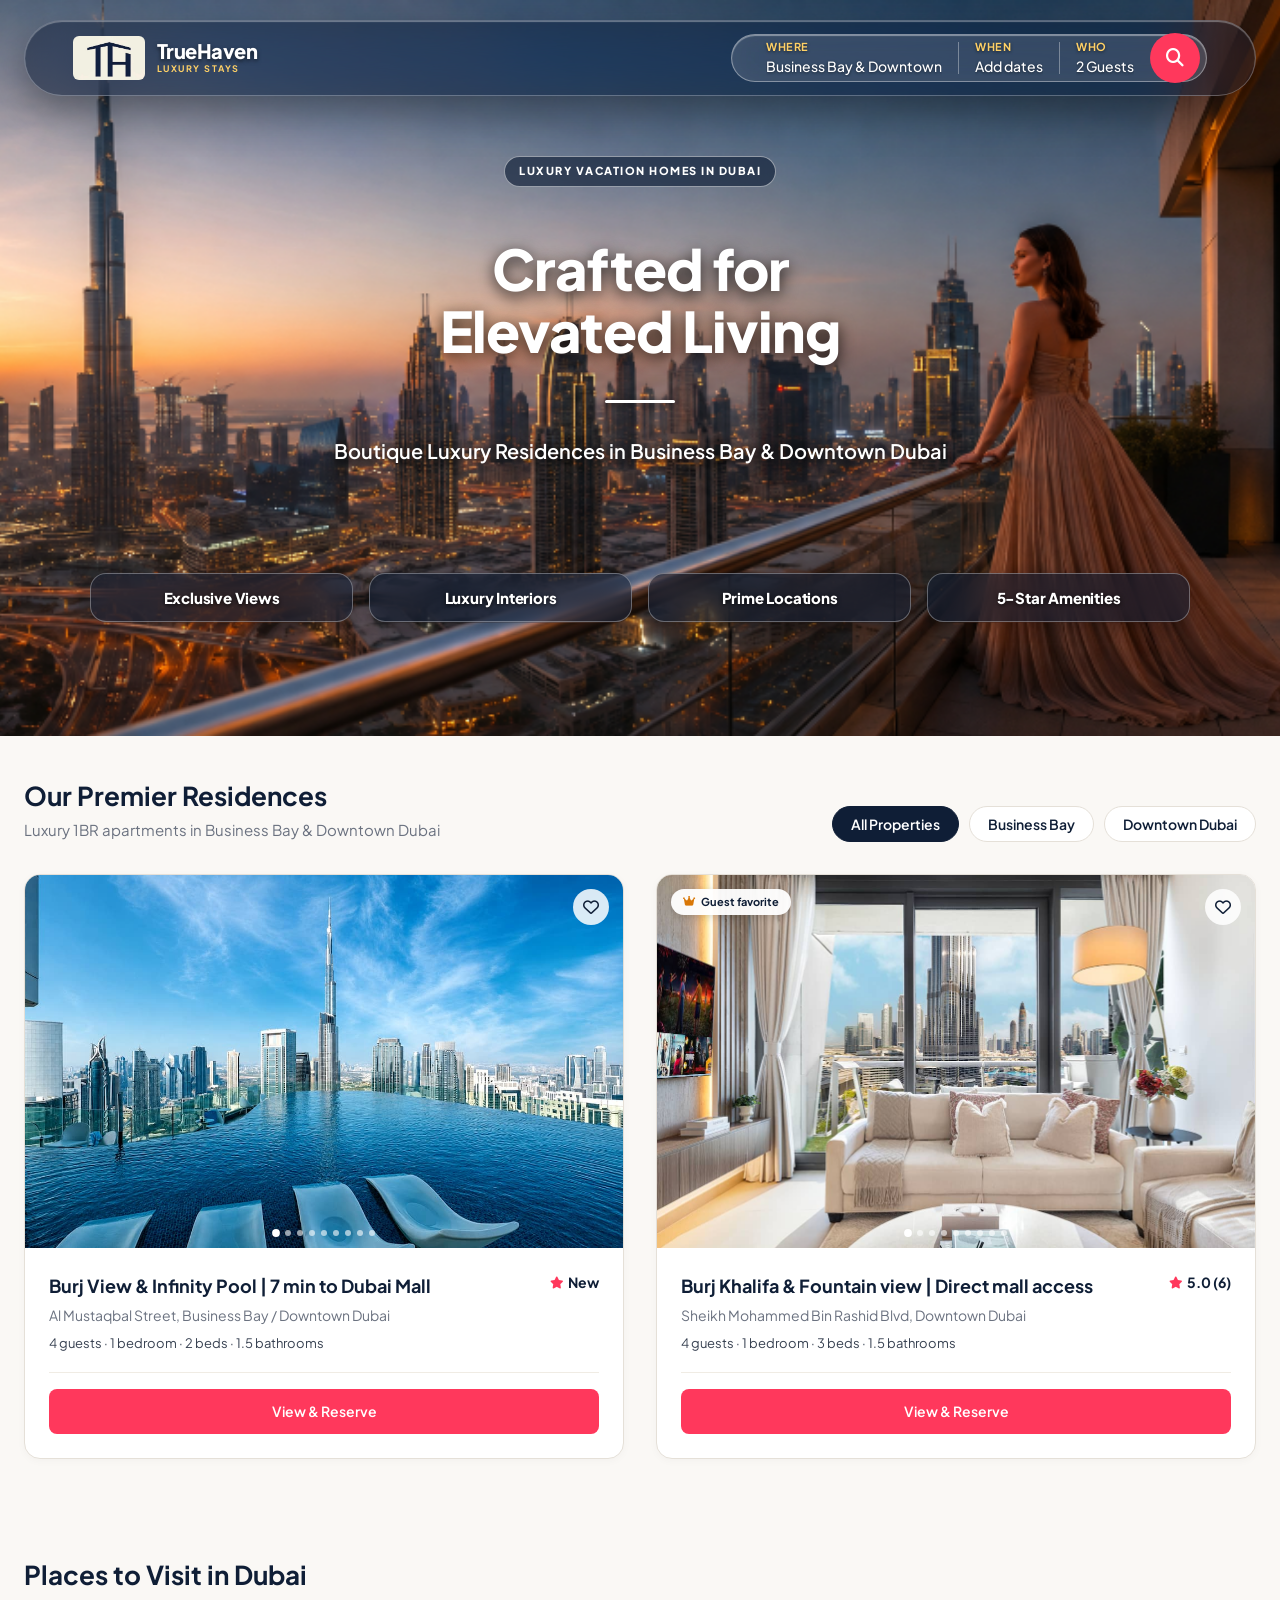
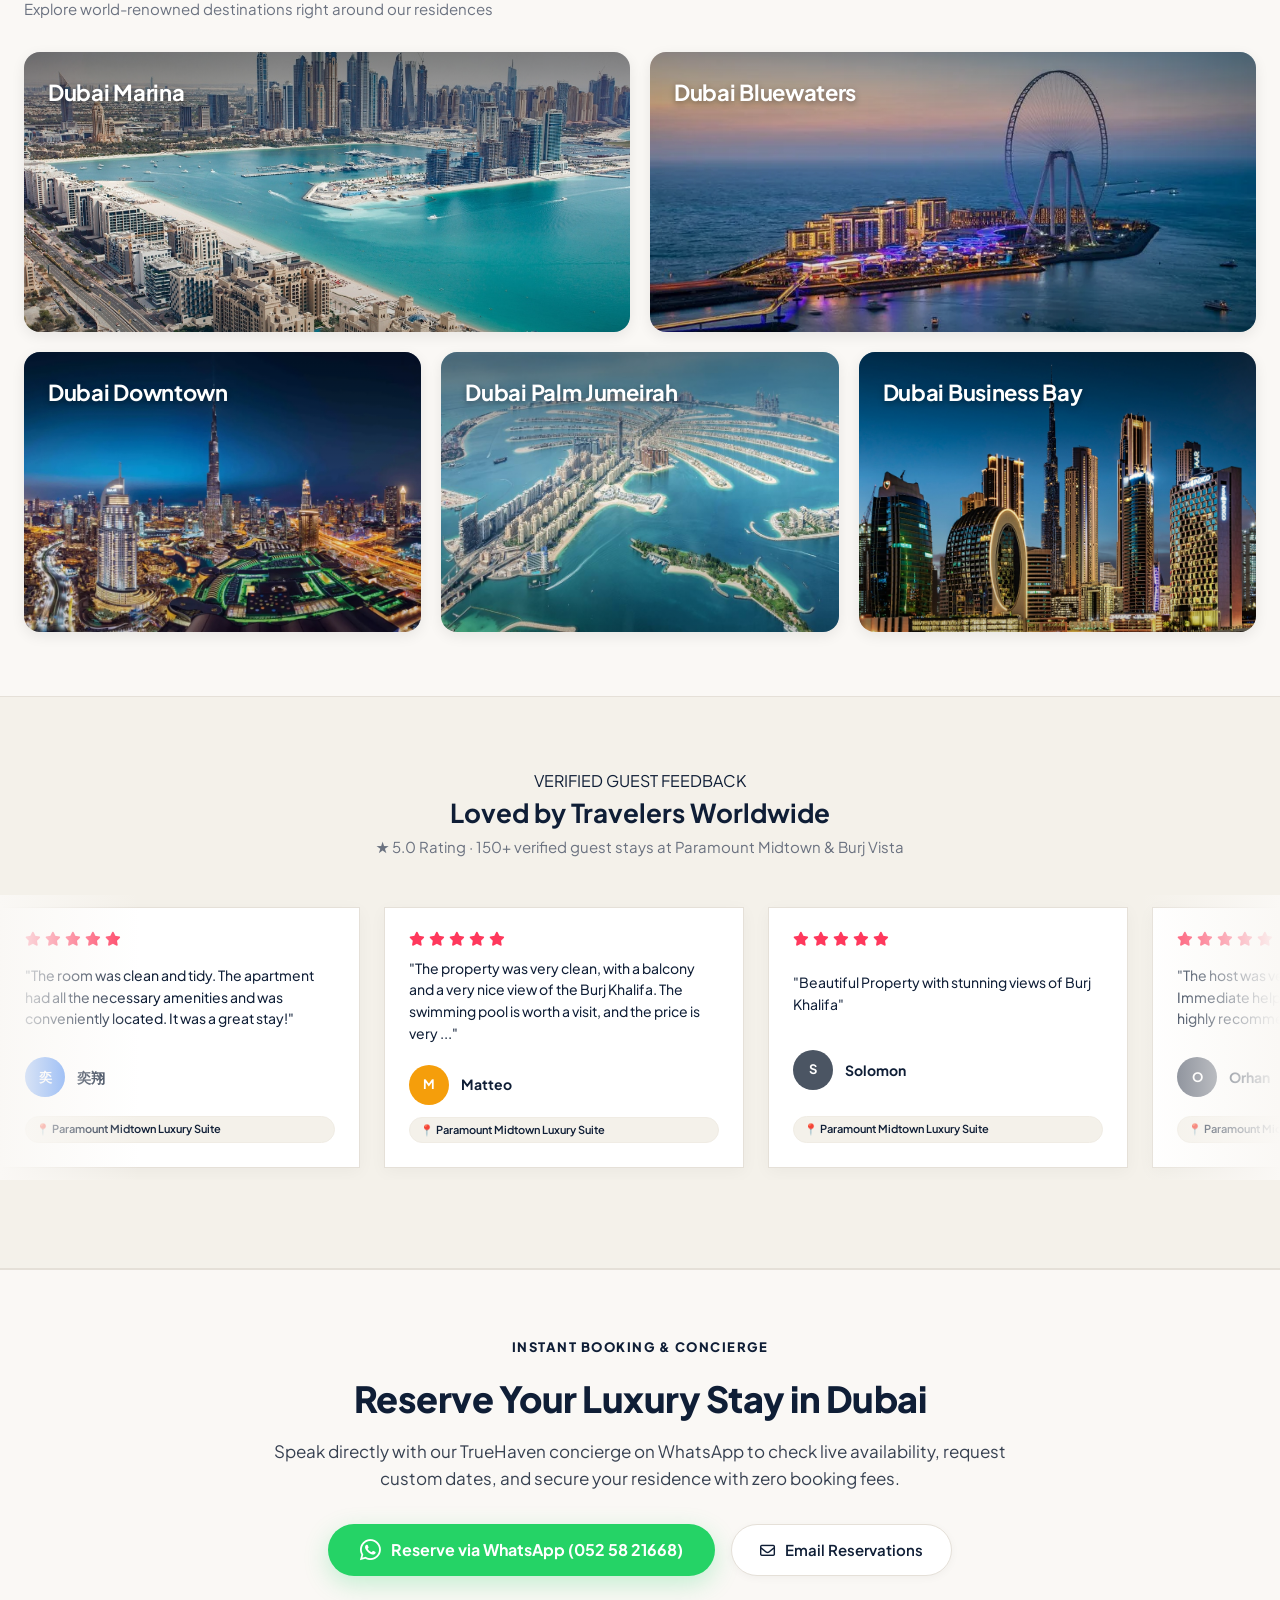
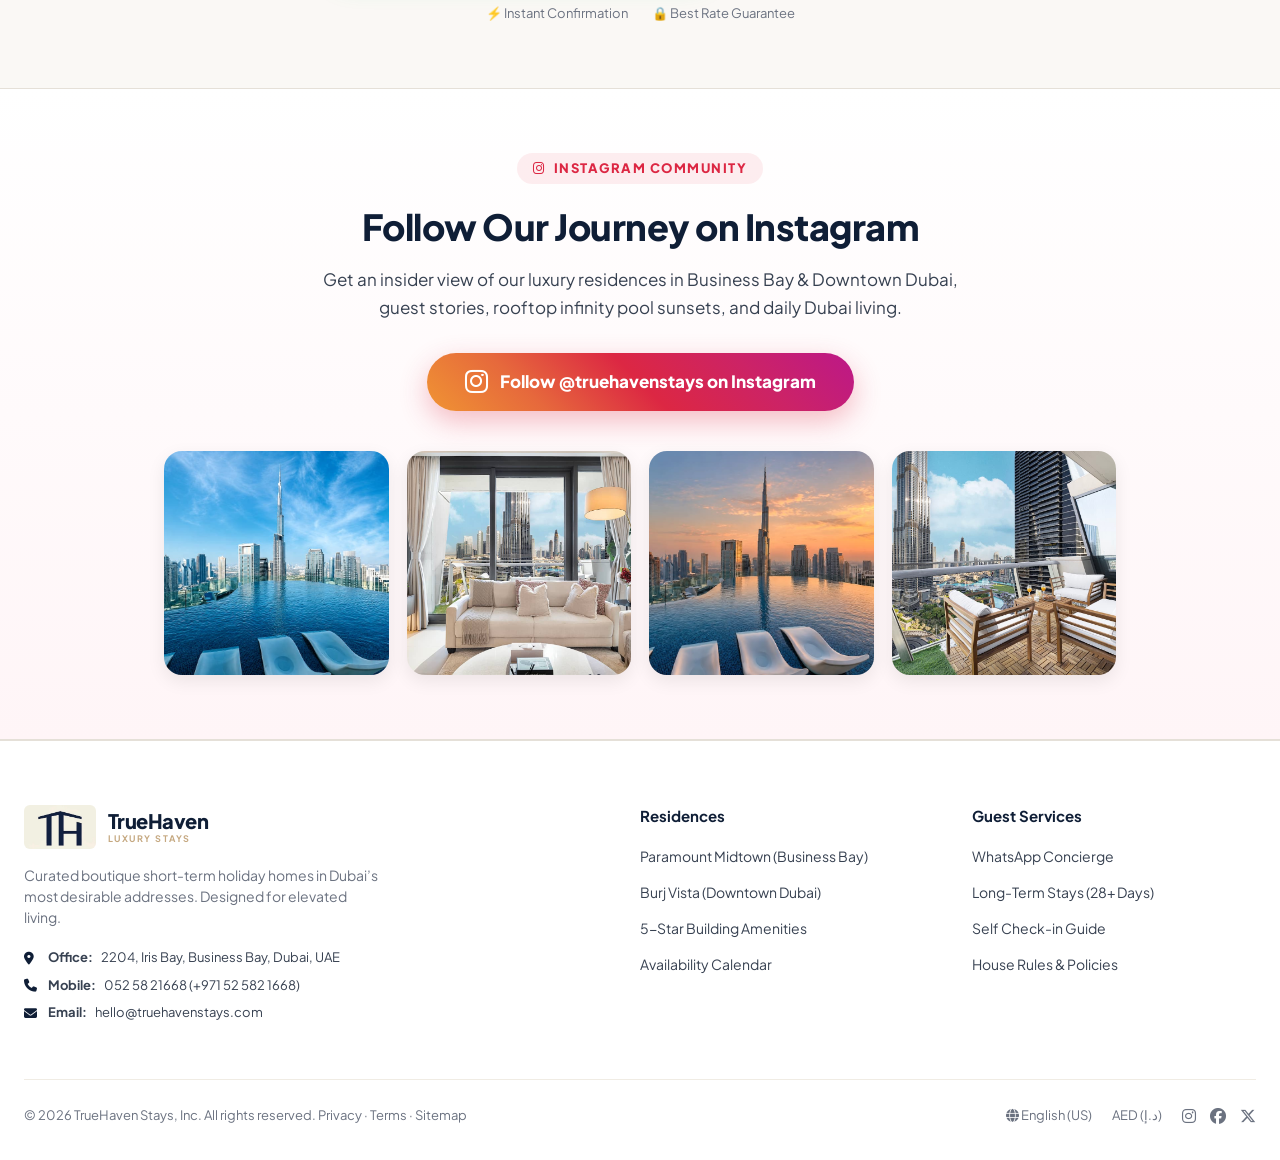
==== index.html @ 1a78c5ef "Remove prices from residence cards and make View & Reserve full-width button" ====
<!DOCTYPE html>
<html lang="en">
<head>
    <meta charset="UTF-8">
    <meta name="viewport" content="width=device-width, initial-scale=1.0">
    <title>TrueHaven Stays | Curated Luxury Airbnb Rentals in Dubai</title>
    <meta name="description" content="Book 5-star luxury 1BHK vacation rentals in Downtown Dubai & Business Bay. Featuring rooftop infinity pool at Paramount Midtown & direct Burj Khalifa views at Burj Vista.">
    
    <!-- Fonts: Plus Jakarta Sans & Inter for Airbnb Cereal aesthetic -->
    <link rel="preconnect" href="https://fonts.googleapis.com">
    <link rel="preconnect" href="https://fonts.gstatic.com" crossorigin>
    <link href="https://fonts.googleapis.com/css2?family=Plus+Jakarta+Sans:wght@400;500;600;700;800&family=Inter:wght@400;500;600;700&display=swap" rel="stylesheet">
    
    <!-- FontAwesome / Feather Icons -->
    <link rel="stylesheet" href="https://cdnjs.cloudflare.com/ajax/libs/font-awesome/6.4.0/css/all.min.css">
    
    <!-- Custom CSS Design System -->
    <link rel="stylesheet" href="styles.css">

    <!-- Favicon -->
    <link rel="icon" type="image/png" href="assets/favicon.png">
    <link rel="apple-touch-icon" href="assets/favicon.png">
</head>
<body>

    <!-- Main Homepage Wrapper -->
    <div id="mainPage">
    <div class="immersive-hero-wrapper">
        <!-- Single Background Panoramic Image (Zero Blur, 100% Crisp) -->
        <div class="immersive-bg" style="background-image: url('assets/hero_bg.jpg');"></div>

        <!-- Top Glassmorphism Navigation Header -->
        <header class="top-nav glass-nav">
            <div class="container nav-wrapper">
                <!-- Brand Logo -->
                <a href="#" class="brand-logo">
                    <img src="assets/logo.png" alt="TrueHaven Logo" class="logo-img">
                    <div class="brand-text">
                        <span class="brand-name">TrueHaven</span>
                        <span class="brand-sub">LUXURY STAYS</span>
                    </div>
                </a>

                <!-- Signature Glassmorphism Search Pill Bar -->
                <div class="search-bar-pill nav-search-pill glass-search-pill" style="position: relative;">
                    <div class="search-field-segment" id="searchWhereBtn">
                        <div class="segment-label">WHERE</div>
                        <div class="segment-value" id="whereValue">Business Bay & Downtown</div>
                    </div>
                    <div class="search-divider"></div>
                    <div class="search-field-segment" id="searchWhenBtn">
                        <div class="segment-label">WHEN</div>
                        <div class="segment-value" id="whenValue">Add dates</div>
                    </div>
                    <div class="search-divider"></div>
                    <div class="search-field-segment" id="searchWhoBtn">
                        <div class="segment-label">WHO</div>
                        <div class="segment-value" id="whoValue">2 Guests</div>
                    </div>
                    <button class="search-orb" id="searchSubmitBtn" title="Search Properties">
                        <i class="fa-solid fa-magnifying-glass"></i>
                    </button>

                    <!-- WHERE POPOVER MENU -->
                    <div class="search-popover" id="wherePopover" style="display: none;">
                        <div class="popover-title"><i class="fa-solid fa-location-dot"></i> Select Location</div>
                        <div class="popover-option active" onclick="selectNavLocation('all', 'Business Bay & Downtown')">
                            <i class="fa-solid fa-city"></i>
                            <div>
                                <strong>All Locations</strong>
                                <span>Business Bay & Downtown Dubai</span>
                            </div>
                        </div>
                        <div class="popover-option" onclick="selectNavLocation('business-bay', 'Business Bay (Paramount)')">
                            <i class="fa-solid fa-building"></i>
                            <div>
                                <strong>Business Bay</strong>
                                <span>Paramount Midtown Suite</span>
                            </div>
                        </div>
                        <div class="popover-option" onclick="selectNavLocation('downtown', 'Downtown Dubai (Burj Vista)')">
                            <i class="fa-solid fa-tower-observation"></i>
                            <div>
                                <strong>Downtown Dubai</strong>
                                <span>Burj Vista Executive</span>
                            </div>
                        </div>
                    </div>

                    <!-- WHEN POPOVER CALENDAR -->
                    <div class="search-popover calendar-popover" id="whenPopover" style="display: none;">
                        <div class="popover-title"><i class="fa-regular fa-calendar-days"></i> Select Dates</div>
                        <div class="calendar-inputs">
                            <div class="cal-field">
                                <label>CHECK-IN</label>
                                <input type="date" id="navCheckInInput" onchange="updateNavDates()">
                            </div>
                            <div class="cal-field">
                                <label>CHECKOUT</label>
                                <input type="date" id="navCheckOutInput" onchange="updateNavDates()">
                            </div>
                        </div>
                        <div class="cal-footer">
                            <span id="navNightsCalc" style="font-size: 13px; font-weight: 600; color: #0F1E36;">3 nights selected</span>
                            <button class="button-primary" onclick="applyNavDates()" style="padding: 6px 14px; font-size: 12px; border-radius: 8px;">Apply Dates</button>
                        </div>
                    </div>

                    <!-- WHO POPOVER GUEST SELECTOR -->
                    <div class="search-popover" id="whoPopover" style="display: none;">
                        <div class="popover-title"><i class="fa-solid fa-users"></i> Select Guests</div>
                        <div class="guest-stepper-row">
                            <div>
                                <strong>Guests</strong>
                                <span>Up to 4 guests max</span>
                            </div>
                            <div class="stepper-controls">
                                <button type="button" class="stepper-btn" onclick="changeNavGuests(-1)">-</button>
                                <span id="navGuestCount" style="font-weight: 800; font-size: 15px; width: 24px; text-align: center; color: #0F1E36;">2</span>
                                <button type="button" class="stepper-btn" onclick="changeNavGuests(1)">+</button>
                            </div>
                        </div>
                        <button class="button-primary" onclick="applyNavGuests()" style="width: 100%; margin-top: 14px; padding: 8px; font-size: 13px; border-radius: 8px;">Confirm Guests</button>
                    </div>
                </div>

                <!-- Hamburger Menu Button (Mobile View Only) -->
                <button class="mobile-hamburger-btn" id="openMobileDrawerBtn" title="Open Navigation Menu">
                    <i class="fa-solid fa-bars"></i>
                </button>
            </div>
        </header>

        <!-- Mobile Glassmorphism Navigation & Search Drawer Overlay -->
        <div class="mobile-drawer-overlay" id="mobileDrawer" style="display: none;">
            <div class="mobile-drawer-card">
                <div class="drawer-header-row">
                    <a href="#" class="brand-logo" onclick="closeMobileDrawer(); return false;">
                        <img src="assets/logo.png" alt="TrueHaven Logo" class="logo-img" style="height: 34px;">
                        <div class="brand-text">
                            <span class="brand-name" style="font-size: 16px;">TrueHaven</span>
                            <span class="brand-sub" style="font-size: 9px; color: #FFD166;">LUXURY STAYS</span>
                        </div>
                    </a>
                    <button class="drawer-close-btn" id="closeMobileDrawerBtn">&times;</button>
                </div>

                <!-- Embedded WHERE / WHEN / WHO Search Box for Mobile -->
                <div class="mobile-search-box">
                    <div class="m-box-title"><i class="fa-solid fa-magnifying-glass"></i> Find Your Residence</div>
                    
                    <div class="m-search-row" id="mSearchWhereBtn">
                        <div class="m-label">WHERE</div>
                        <div class="m-val" id="mWhereVal">Business Bay & Downtown</div>
                    </div>

                    <div class="m-search-row" id="mSearchWhenBtn">
                        <div class="m-label">WHEN</div>
                        <div class="m-val" id="mWhenVal">Add dates</div>
                    </div>

                    <div class="m-search-row" id="mSearchWhoBtn">
                        <div class="m-label">WHO</div>
                        <div class="m-val" id="mWhoVal">2 Guests</div>
                    </div>

                    <button class="button-primary m-search-submit" id="mSearchSubmitBtn">
                        <i class="fa-solid fa-magnifying-glass"></i> Search Available Residences
                    </button>
                </div>

                <!-- Quick Navigation Links / Page References -->
                <div class="drawer-links-group">
                    <div class="drawer-cat-title">EXPLORE PAGES</div>
                    <a href="#properties" class="drawer-link-item" onclick="closeMobileDrawer()"><i class="fa-solid fa-building"></i> Premier Residences</a>
                    <a href="#places" class="drawer-link-item" onclick="closeMobileDrawer()"><i class="fa-solid fa-map-location-dot"></i> Places to Visit in Dubai</a>
                    <a href="#reviews" class="drawer-link-item" onclick="closeMobileDrawer()"><i class="fa-solid fa-star"></i> Verified Guest Reviews</a>
                    <a href="#" onclick="openAmenitiesModalDirect(); closeMobileDrawer(); return false;" class="drawer-link-item"><i class="fa-solid fa-water-ladder"></i> 5-Star Building Amenities</a>
                    
                    <div class="drawer-cat-title" style="margin-top: 24px;">DIRECT CONTACT & CONCIERGE</div>
                    <a href="https://wa.me/971525821668" target="_blank" class="drawer-link-item wa-highlight"><i class="fa-brands fa-whatsapp"></i> Reserve via WhatsApp (052 58 21668)</a>
                    <a href="https://www.instagram.com/truehavenstays/?hl=en" target="_blank" class="drawer-link-item ig-highlight" style="background: linear-gradient(45deg, #f09433 0%, #e6683c 25%, #dc2743 50%, #cc2366 75%, #bc1888 100%); color: #FFFFFF; font-weight: 700; border-radius: 12px; margin-top: 10px; display: flex; align-items: center; gap: 10px; padding: 12px 16px; text-decoration: none;"><i class="fa-brands fa-instagram" style="font-size: 20px;"></i> Follow us on Instagram (@truehavenstays)</a>
                    <a href="mailto:hello@truehavenstays.com" class="drawer-link-item"><i class="fa-regular fa-envelope"></i> Email Reservations</a>
                </div>
            </div>
        </div>

        <!-- Hero Banner Content (Direct Text on Image) -->
        <section class="hero-banner-section">
            <div class="container hero-banner-container">
                <!-- Center Main Hero Headline -->
                <div class="hero-banner-content centered">
                    <span class="hero-badge">LUXURY VACATION HOMES IN DUBAI</span>
                    <h1 class="hero-headline">Crafted for<br><span class="highlight-text">Elevated Living</span></h1>
                    <div class="gold-accent-line"></div>
                    <p class="hero-sub">Boutique Luxury Residences in Business Bay & Downtown Dubai</p>

                    <!-- 4 Bullet Feature Points in a Single Horizontal Row (Left to Right) -->
                    <div class="hero-bullets-row">
                        <div class="hero-bullet-pill">
                            <strong>Exclusive Views</strong>
                        </div>
                        <div class="hero-bullet-pill">
                            <strong>Luxury Interiors</strong>
                        </div>
                        <div class="hero-bullet-pill">
                            <strong>Prime Locations</strong>
                        </div>
                        <div class="hero-bullet-pill">
                            <strong>5-Star Amenities</strong>
                        </div>
                    </div>
                </div>
            </div>
        </section>
    </div>

    <!-- Featured Properties Grid -->
    <section class="properties-section" id="properties">
        <div class="container">
            <div class="section-title-row">
                <div>
                    <h2 class="section-headline">Our Premier Residences</h2>
                    <p class="section-sub">Luxury 1BR apartments in Business Bay & Downtown Dubai</p>
                </div>
                <div class="filter-pills">
                    <button class="filter-pill active" data-filter="all">All Properties</button>
                    <button class="filter-pill" data-filter="business-bay">Business Bay</button>
                    <button class="filter-pill" data-filter="downtown">Downtown Dubai</button>
                </div>
            </div>

            <div class="properties-grid">

                <!-- Property 1: Paramount Midtown -->
                <article class="property-card" data-location="business-bay" data-id="paramount">
                    <div class="property-card-photo" onclick="openPropertyDetail('paramount')" style="cursor: pointer;">
                        <!-- Wishlist Heart Button -->
                        <button class="heart-btn" title="Save to Wishlist" onclick="event.stopPropagation();">
                            <i class="fa-regular fa-heart"></i>
                        </button>

                        <!-- Photo Carousel -->
                        <div class="carousel-container">
                            <div class="carousel-track" id="paramountTrack">
                                <img src="assets/paramount/paramount_seq_1.png" alt="Burj View & Infinity Pool | 7 min to Dubai Mall" class="carousel-img">
                                <img src="assets/paramount/paramount_seq_2.png" alt="Burj View & Infinity Pool | 7 min to Dubai Mall" class="carousel-img">
                                <img src="assets/paramount/paramount_seq_3.jpeg" alt="Burj View & Infinity Pool | 7 min to Dubai Mall" class="carousel-img">
                                <img src="assets/paramount/paramount_seq_4.jpeg" alt="Burj View & Infinity Pool | 7 min to Dubai Mall" class="carousel-img">
                                <img src="assets/paramount/paramount_seq_5.png" alt="Burj View & Infinity Pool | 7 min to Dubai Mall" class="carousel-img">
                                <img src="assets/paramount/paramount_seq_6.png" alt="Burj View & Infinity Pool | 7 min to Dubai Mall" class="carousel-img">
                                <img src="assets/paramount/paramount_seq_7.png" alt="Burj View & Infinity Pool | 7 min to Dubai Mall" class="carousel-img">
                                <img src="assets/paramount/paramount_seq_8.png" alt="Burj View & Infinity Pool | 7 min to Dubai Mall" class="carousel-img">
                                <img src="assets/paramount/paramount_seq_9.png" alt="Burj View & Infinity Pool | 7 min to Dubai Mall" class="carousel-img">
                            </div>
                            <button class="carousel-arrow prev" onclick="event.stopPropagation(); moveCarousel('paramountTrack', -1)"><i class="fa-solid fa-chevron-left"></i></button>
                            <button class="carousel-arrow next" onclick="event.stopPropagation(); moveCarousel('paramountTrack', 1)"><i class="fa-solid fa-chevron-right"></i></button>
                            <div class="carousel-dots" id="paramountDots">
                                <span class="dot active"></span>
                                <span class="dot"></span>
                                <span class="dot"></span>
                                <span class="dot"></span>
                                <span class="dot"></span>
                                <span class="dot"></span>
                                <span class="dot"></span>
                                <span class="dot"></span>
                                <span class="dot"></span>
                            </div>
                        </div>
                    </div>

                    <a href="#paramount" class="property-card-meta" onclick="openPropertyDetail('paramount'); return false;" style="cursor: pointer; text-decoration: none; color: inherit; display: flex; flex-direction: column; flex: 1;">
                        <div class="meta-title-row">
                            <h3 class="meta-title">Burj View & Infinity Pool | 7 min to Dubai Mall</h3>
                            <div class="meta-rating">
                                <i class="fa-solid fa-star" style="color: #FF385C;"></i> New
                            </div>
                        </div>
                        <p class="meta-location">Al Mustaqbal Street, Business Bay / Downtown Dubai</p>
                        <p class="meta-specs">4 guests · 1 bedroom · 2 beds · 1.5 bathrooms</p>
                        <div class="meta-price-row">
                            <span class="button-primary">View & Reserve</span>
                        </div>
                    </a>
                </article>

                <!-- Property 2: Burj Vista -->
                <article class="property-card" data-location="downtown" data-id="burj-vista">
                    <div class="property-card-photo" onclick="openPropertyDetail('burj-vista')" style="cursor: pointer;">
                        <!-- Guest Favorite Badge -->
                        <div class="guest-favorite-badge">
                            <i class="fa-solid fa-crown"></i> Guest favorite
                        </div>
                        
                        <!-- Wishlist Heart Button -->
                        <button class="heart-btn" title="Save to Wishlist" onclick="event.stopPropagation();">
                            <i class="fa-regular fa-heart"></i>
                        </button>

                        <!-- Photo Carousel -->
                        <div class="carousel-container">
                            <div class="carousel-track" id="burjTrack">
                                <img src="assets/burj_vista/burj_seq_1.jpg" alt="Burj Khalifa & Fountain view | Direct mall access" class="carousel-img">
                                <img src="assets/burj_vista/burj_seq_2.jpg" alt="Burj Khalifa & Fountain view | Direct mall access" class="carousel-img">
                                <img src="assets/burj_vista/burj_seq_3.jpg" alt="Burj Khalifa & Fountain view | Direct mall access" class="carousel-img">
                                <img src="assets/burj_vista/burj_seq_4.jpg" alt="Burj Khalifa & Fountain view | Direct mall access" class="carousel-img">
                                <img src="assets/burj_vista/burj_seq_5.jpg" alt="Burj Khalifa & Fountain view | Direct mall access" class="carousel-img">
                                <img src="assets/burj_vista/burj_seq_6.jpg" alt="Burj Khalifa & Fountain view | Direct mall access" class="carousel-img">
                                <img src="assets/burj_vista/burj_seq_7.jpg" alt="Burj Khalifa & Fountain view | Direct mall access" class="carousel-img">
                                <img src="assets/burj_vista/burj_seq_8.jpg" alt="Burj Khalifa & Fountain view | Direct mall access" class="carousel-img">
                                <img src="assets/burj_vista/burj_seq_9.jpg" alt="Burj Khalifa & Fountain view | Direct mall access" class="carousel-img">
                            </div>
                            <button class="carousel-arrow prev" onclick="event.stopPropagation(); moveCarousel('burjTrack', -1)"><i class="fa-solid fa-chevron-left"></i></button>
                            <button class="carousel-arrow next" onclick="event.stopPropagation(); moveCarousel('burjTrack', 1)"><i class="fa-solid fa-chevron-right"></i></button>
                            <div class="carousel-dots" id="burjDots">
                                <span class="dot active"></span>
                                <span class="dot"></span>
                                <span class="dot"></span>
                                <span class="dot"></span>
                                <span class="dot"></span>
                                <span class="dot"></span>
                                <span class="dot"></span>
                                <span class="dot"></span>
                                <span class="dot"></span>
                            </div>
                        </div>
                    </div>

                    <a href="#burj-vista" class="property-card-meta" onclick="openPropertyDetail('burj-vista'); return false;" style="cursor: pointer; text-decoration: none; color: inherit; display: flex; flex-direction: column; flex: 1;">
                        <div class="meta-title-row">
                            <h3 class="meta-title">Burj Khalifa & Fountain view | Direct mall access</h3>
                            <div class="meta-rating">
                                <i class="fa-solid fa-star" style="color: #FF385C;"></i> 5.0 (6)
                            </div>
                        </div>
                        <p class="meta-location">Sheikh Mohammed Bin Rashid Blvd, Downtown Dubai</p>
                        <p class="meta-specs">4 guests · 1 bedroom · 3 beds · 1.5 bathrooms</p>
                        <div class="meta-price-row">
                            <span class="button-primary">View & Reserve</span>
                        </div>
                    </a>
                </article>

            </div>
        </div>
    </section>

    <!-- Places to Visit in Dubai Section -->
    <section class="places-section">
        <div class="container">
            <div class="section-title-row">
                <div>
                    <h2 class="section-headline">Places to Visit in Dubai</h2>
                    <p class="section-sub">Explore world-renowned destinations right around our residences</p>
                </div>
            </div>

            <div class="places-grid-container">
                <!-- Top Row: 2 Cards -->
                <div class="places-grid-top">
                    <div class="place-card">
                        <img src="assets/place_marina.jpg" alt="Dubai Marina">
                        <div class="place-card-overlay">
                            <span class="place-title">Dubai Marina</span>
                        </div>
                    </div>
                    <div class="place-card">
                        <img src="assets/place_bluewaters.png" alt="Dubai Bluewaters">
                        <div class="place-card-overlay">
                            <span class="place-title">Dubai Bluewaters</span>
                        </div>
                    </div>
                </div>

                <!-- Bottom Row: 3 Cards -->
                <div class="places-grid-bottom">
                    <div class="place-card">
                        <img src="assets/place_downtown.jpg" alt="Dubai Downtown">
                        <div class="place-card-overlay">
                            <span class="place-title">Dubai Downtown</span>
                        </div>
                    </div>
                    <div class="place-card">
                        <img src="assets/place_palm.jpg" alt="Dubai Palm Jumeirah">
                        <div class="place-card-overlay">
                            <span class="place-title">Dubai Palm Jumeirah</span>
                        </div>
                    </div>
                    <div class="place-card">
                        <img src="assets/place_business_bay.jpg" alt="Dubai Business Bay">
                        <div class="place-card-overlay">
                            <span class="place-title">Dubai Business Bay</span>
                        </div>
                    </div>
                </div>
            </div>
        </div>
    </section>

    <!-- World Guest Reviews Ticker Section (Right-to-Left Infinite Sliding) -->
    <section class="reviews-marquee-section" id="reviews">
        <div class="container" style="margin-bottom: 36px;">
            <div class="section-title-row" style="justify-content: center; text-align: center;">
                <div>
                    <span class="badge-pill">VERIFIED GUEST FEEDBACK</span>
                    <h2 class="section-headline">Loved by Travelers Worldwide</h2>
                    <p class="section-sub">★ 5.0 Rating · 150+ verified guest stays at Paramount Midtown & Burj Vista</p>
                </div>
            </div>
        </div>

        <!-- Marquee Track Container -->
        <div class="marquee-container">
            <div class="marquee-track">

                <!-- REVIEW CARD 1 -->
                <div class="review-card">
                    <div class="card-stars"><i class="fa-solid fa-star"></i><i class="fa-solid fa-star"></i><i class="fa-solid fa-star"></i><i class="fa-solid fa-star"></i><i class="fa-solid fa-star"></i></div>
                    <p class="review-quote">"The room was clean and tidy. The apartment had all the necessary amenities and was conveniently located. It was a great stay!"</p>
                    <div class="review-author">
                        <div class="author-avatar" style="background: #3B82F6;">奕</div>
                        <div>
                            <div class="author-name">奕翔</div>
                        </div>
                    </div>
                    <div class="property-tag">📍 Paramount Midtown Luxury Suite</div>
                </div>
                <!-- REVIEW CARD 2 -->
                <div class="review-card">
                    <div class="card-stars"><i class="fa-solid fa-star"></i><i class="fa-solid fa-star"></i><i class="fa-solid fa-star"></i><i class="fa-solid fa-star"></i><i class="fa-solid fa-star"></i></div>
                    <p class="review-quote">"The property was very clean, with a balcony and a very nice view of the Burj Khalifa. The swimming pool is worth a visit, and the price is very ..."</p>
                    <div class="review-author">
                        <div class="author-avatar" style="background: #F59E0B;">M</div>
                        <div>
                            <div class="author-name">Matteo</div>
                        </div>
                    </div>
                    <div class="property-tag">📍 Paramount Midtown Luxury Suite</div>
                </div>
                <!-- REVIEW CARD 3 -->
                <div class="review-card">
                    <div class="card-stars"><i class="fa-solid fa-star"></i><i class="fa-solid fa-star"></i><i class="fa-solid fa-star"></i><i class="fa-solid fa-star"></i><i class="fa-solid fa-star"></i></div>
                    <p class="review-quote">"Beautiful Property with stunning views of Burj Khalifa"</p>
                    <div class="review-author">
                        <div class="author-avatar" style="background: #4B5563;">S</div>
                        <div>
                            <div class="author-name">Solomon</div>
                        </div>
                    </div>
                    <div class="property-tag">📍 Paramount Midtown Luxury Suite</div>
                </div>
                <!-- REVIEW CARD 4 -->
                <div class="review-card">
                    <div class="card-stars"><i class="fa-solid fa-star"></i><i class="fa-solid fa-star"></i><i class="fa-solid fa-star"></i><i class="fa-solid fa-star"></i><i class="fa-solid fa-star"></i></div>
                    <p class="review-quote">"The host was very friendly and helpful. Immediate help in a few minutes. The flat is highly recommended. Nothing is missing...."</p>
                    <div class="review-author">
                        <div class="author-avatar" style="background: #6B7280;">O</div>
                        <div>
                            <div class="author-name">Orhan</div>
                        </div>
                    </div>
                    <div class="property-tag">📍 Paramount Midtown Luxury Suite</div>
                </div>
                <!-- REVIEW CARD 5 -->
                <div class="review-card">
                    <div class="card-stars"><i class="fa-solid fa-star"></i><i class="fa-solid fa-star"></i><i class="fa-solid fa-star"></i><i class="fa-solid fa-star"></i><i class="fa-solid fa-star"></i></div>
                    <p class="review-quote">"The flat is spectacular. Very nice, tidy and with stunning views. The terrace is fantastic, and the building and its facilities, such as the swimming pool and the gym, are very good. Being ..."</p>
                    <div class="review-author">
                        <div class="author-avatar" style="background: #F97316;">SS</div>
                        <div>
                            <div class="author-name">Stefan Sebastian</div>
                        </div>
                    </div>
                    <div class="property-tag">📍 Burj Vista Executive Residence</div>
                </div>
                <!-- REVIEW CARD 6 -->
                <div class="review-card">
                    <div class="card-stars"><i class="fa-solid fa-star"></i><i class="fa-solid fa-star"></i><i class="fa-solid fa-star"></i><i class="fa-solid fa-star"></i><i class="fa-solid fa-star"></i></div>
                    <p class="review-quote">"It's amazing and i love to come again 😍"</p>
                    <div class="review-author">
                        <div class="author-avatar" style="background: #EC4899;">S</div>
                        <div>
                            <div class="author-name">Shivani</div>
                        </div>
                    </div>
                    <div class="property-tag">📍 Burj Vista Executive Residence</div>
                </div>
                <!-- REVIEW CARD 7 -->
                <div class="review-card">
                    <div class="card-stars"><i class="fa-solid fa-star"></i><i class="fa-solid fa-star"></i><i class="fa-solid fa-star"></i><i class="fa-solid fa-star"></i><i class="fa-solid fa-star"></i></div>
                    <p class="review-quote">"Very kind host, can make things happen just like that!"</p>
                    <div class="review-author">
                        <div class="author-avatar" style="background: #EF4444;">P</div>
                        <div>
                            <div class="author-name">Pedram</div>
                            <div class="author-location">Amsterdam, Netherlands</div>
                        </div>
                    </div>
                    <div class="property-tag">📍 Burj Vista Executive Residence</div>
                </div>
                <!-- REVIEW CARD 8 -->
                <div class="review-card">
                    <div class="card-stars"><i class="fa-solid fa-star"></i><i class="fa-solid fa-star"></i><i class="fa-solid fa-star"></i><i class="fa-solid fa-star"></i><i class="fa-solid fa-star"></i></div>
                    <p class="review-quote">"Was a very good location in the heart of downtown Dubai, a view literally in front of Burj Khalifa. Super clean, modern, and high class building. Prince also was great with check in and ..."</p>
                    <div class="review-author">
                        <div class="author-avatar" style="background: #8B5CF6;">A</div>
                        <div>
                            <div class="author-name">Aditya</div>
                            <div class="author-location">Sammamish, Washington</div>
                        </div>
                    </div>
                    <div class="property-tag">📍 Burj Vista Executive Residence</div>
                </div>

                <!-- DUPLICATED SET FOR INFINITE LOOP EFFECT -->

                <!-- REVIEW CARD 9 -->
                <div class="review-card">
                    <div class="card-stars"><i class="fa-solid fa-star"></i><i class="fa-solid fa-star"></i><i class="fa-solid fa-star"></i><i class="fa-solid fa-star"></i><i class="fa-solid fa-star"></i></div>
                    <p class="review-quote">"The room was clean and tidy. The apartment had all the necessary amenities and was conveniently located. It was a great stay!"</p>
                    <div class="review-author">
                        <div class="author-avatar" style="background: #3B82F6;">奕</div>
                        <div>
                            <div class="author-name">奕翔</div>
                        </div>
                    </div>
                    <div class="property-tag">📍 Paramount Midtown Luxury Suite</div>
                </div>
                <!-- REVIEW CARD 10 -->
                <div class="review-card">
                    <div class="card-stars"><i class="fa-solid fa-star"></i><i class="fa-solid fa-star"></i><i class="fa-solid fa-star"></i><i class="fa-solid fa-star"></i><i class="fa-solid fa-star"></i></div>
                    <p class="review-quote">"The property was very clean, with a balcony and a very nice view of the Burj Khalifa. The swimming pool is worth a visit, and the price is very ..."</p>
                    <div class="review-author">
                        <div class="author-avatar" style="background: #F59E0B;">M</div>
                        <div>
                            <div class="author-name">Matteo</div>
                        </div>
                    </div>
                    <div class="property-tag">📍 Paramount Midtown Luxury Suite</div>
                </div>
                <!-- REVIEW CARD 11 -->
                <div class="review-card">
                    <div class="card-stars"><i class="fa-solid fa-star"></i><i class="fa-solid fa-star"></i><i class="fa-solid fa-star"></i><i class="fa-solid fa-star"></i><i class="fa-solid fa-star"></i></div>
                    <p class="review-quote">"Beautiful Property with stunning views of Burj Khalifa"</p>
                    <div class="review-author">
                        <div class="author-avatar" style="background: #4B5563;">S</div>
                        <div>
                            <div class="author-name">Solomon</div>
                        </div>
                    </div>
                    <div class="property-tag">📍 Paramount Midtown Luxury Suite</div>
                </div>
                <!-- REVIEW CARD 12 -->
                <div class="review-card">
                    <div class="card-stars"><i class="fa-solid fa-star"></i><i class="fa-solid fa-star"></i><i class="fa-solid fa-star"></i><i class="fa-solid fa-star"></i><i class="fa-solid fa-star"></i></div>
                    <p class="review-quote">"The host was very friendly and helpful. Immediate help in a few minutes. The flat is highly recommended. Nothing is missing...."</p>
                    <div class="review-author">
                        <div class="author-avatar" style="background: #6B7280;">O</div>
                        <div>
                            <div class="author-name">Orhan</div>
                        </div>
                    </div>
                    <div class="property-tag">📍 Paramount Midtown Luxury Suite</div>
                </div>
                <!-- REVIEW CARD 13 -->
                <div class="review-card">
                    <div class="card-stars"><i class="fa-solid fa-star"></i><i class="fa-solid fa-star"></i><i class="fa-solid fa-star"></i><i class="fa-solid fa-star"></i><i class="fa-solid fa-star"></i></div>
                    <p class="review-quote">"The flat is spectacular. Very nice, tidy and with stunning views. The terrace is fantastic, and the building and its facilities, such as the swimming pool and the gym, are very good. Being ..."</p>
                    <div class="review-author">
                        <div class="author-avatar" style="background: #F97316;">SS</div>
                        <div>
                            <div class="author-name">Stefan Sebastian</div>
                        </div>
                    </div>
                    <div class="property-tag">📍 Burj Vista Executive Residence</div>
                </div>
                <!-- REVIEW CARD 14 -->
                <div class="review-card">
                    <div class="card-stars"><i class="fa-solid fa-star"></i><i class="fa-solid fa-star"></i><i class="fa-solid fa-star"></i><i class="fa-solid fa-star"></i><i class="fa-solid fa-star"></i></div>
                    <p class="review-quote">"It's amazing and i love to come again 😍"</p>
                    <div class="review-author">
                        <div class="author-avatar" style="background: #EC4899;">S</div>
                        <div>
                            <div class="author-name">Shivani</div>
                        </div>
                    </div>
                    <div class="property-tag">📍 Burj Vista Executive Residence</div>
                </div>
                <!-- REVIEW CARD 15 -->
                <div class="review-card">
                    <div class="card-stars"><i class="fa-solid fa-star"></i><i class="fa-solid fa-star"></i><i class="fa-solid fa-star"></i><i class="fa-solid fa-star"></i><i class="fa-solid fa-star"></i></div>
                    <p class="review-quote">"Very kind host, can make things happen just like that!"</p>
                    <div class="review-author">
                        <div class="author-avatar" style="background: #EF4444;">P</div>
                        <div>
                            <div class="author-name">Pedram</div>
                            <div class="author-location">Amsterdam, Netherlands</div>
                        </div>
                    </div>
                    <div class="property-tag">📍 Burj Vista Executive Residence</div>
                </div>
                <!-- REVIEW CARD 16 -->
                <div class="review-card">
                    <div class="card-stars"><i class="fa-solid fa-star"></i><i class="fa-solid fa-star"></i><i class="fa-solid fa-star"></i><i class="fa-solid fa-star"></i><i class="fa-solid fa-star"></i></div>
                    <p class="review-quote">"Was a very good location in the heart of downtown Dubai, a view literally in front of Burj Khalifa. Super clean, modern, and high class building. Prince also was great with check in and ..."</p>
                    <div class="review-author">
                        <div class="author-avatar" style="background: #8B5CF6;">A</div>
                        <div>
                            <div class="author-name">Aditya</div>
                            <div class="author-location">Sammamish, Washington</div>
                        </div>
                    </div>
                    <div class="property-tag">📍 Burj Vista Executive Residence</div>
                </div>
            </div>
        </div>
    </section>

    <!-- Reserve via WhatsApp CTA Section (Luxury Beige Canvas) -->
    <section class="whatsapp-cta-section" style="padding: 64px 0; background-color: #FAF8F5; color: #0F1E36; border-top: 1px solid #E5E0D8; border-bottom: 1px solid #E5E0D8;">
        <div class="container text-center" style="max-width: 800px; margin: 0 auto; text-align: center;">
            <span style="display: inline-block; margin-bottom: 14px; color: #0F1E36; font-size: 13px; font-weight: 800; letter-spacing: 1.5px; text-transform: uppercase;">INSTANT BOOKING & CONCIERGE</span>
            <h2 style="font-size: 36px; font-weight: 800; margin-bottom: 12px; letter-spacing: -0.5px; color: #0F1E36;">Reserve Your Luxury Stay in Dubai</h2>
            <p style="font-size: 17px; color: #374151; margin-bottom: 32px; line-height: 1.6;">Speak directly with our TrueHaven concierge on WhatsApp to check live availability, request custom dates, and secure your residence with zero booking fees.</p>
            
            <div style="display: flex; gap: 16px; justify-content: center; flex-wrap: wrap; margin-bottom: 28px;">
                <a href="https://wa.me/971525821668?text=Hello%20TrueHaven!%20I'd%20like%20to%20reserve%20a%20luxury%20stay%20in%20Dubai." target="_blank" style="background: #25D366; color: #FFFFFF; padding: 14px 32px; border-radius: 999px; font-size: 16px; font-weight: 700; display: inline-flex; align-items: center; gap: 10px; text-decoration: none; box-shadow: 0 8px 24px rgba(37,211,102,0.25); transition: transform 0.2s;">
                    <i class="fa-brands fa-whatsapp" style="font-size: 24px;"></i> Reserve via WhatsApp (052 58 21668)
                </a>
                <a href="mailto:hello@truehavenstays.com" style="background: #FFFFFF; color: #0F1E36; border: 1px solid #E5E0D8; padding: 14px 28px; border-radius: 999px; font-size: 15px; font-weight: 600; display: inline-flex; align-items: center; gap: 10px; text-decoration: none; box-shadow: 0 2px 8px rgba(0,0,0,0.04);">
                    <i class="fa-regular fa-envelope"></i> Email Reservations
                </a>
            </div>

            <div style="display: flex; justify-content: center; gap: 24px; font-size: 13px; color: #6B7280; flex-wrap: wrap;">
                <span>⚡ Instant Confirmation</span>
                <span>🔒 Best Rate Guarantee</span>
                
            </div>
        </div>
    </section>

    <!-- Dedicated Instagram Journey Panel -->
    <section class="instagram-section" style="padding: 64px 0; background: linear-gradient(180deg, #FFFFFF 0%, #FFF5F7 100%); border-bottom: 1px solid #E5E0D8;">
        <div class="container text-center" style="max-width: 1000px; margin: 0 auto; text-align: center;">
            <div style="display: inline-flex; align-items: center; gap: 8px; background: rgba(220,39,67,0.08); color: #DC2743; padding: 6px 16px; border-radius: 999px; font-size: 13px; font-weight: 800; letter-spacing: 1.5px; text-transform: uppercase; margin-bottom: 16px;">
                <i class="fa-brands fa-instagram"></i> INSTAGRAM COMMUNITY
            </div>
            
            <h2 style="font-size: 36px; font-weight: 800; margin-bottom: 12px; letter-spacing: -0.5px; color: #0F1E36;">Follow Our Journey on Instagram</h2>
            <p style="font-size: 17px; color: #374151; margin-bottom: 32px; max-width: 680px; margin-left: auto; margin-right: auto; line-height: 1.6;">
                Get an insider view of our luxury residences in Business Bay & Downtown Dubai, guest stories, rooftop infinity pool sunsets, and daily Dubai living.
            </p>

            <!-- Instagram Primary CTA Button -->
            <div style="margin-bottom: 40px;">
                <a href="https://www.instagram.com/truehavenstays/?hl=en" target="_blank" class="instagram-brand-btn" style="background: linear-gradient(45deg, #f09433 0%, #e6683c 25%, #dc2743 50%, #cc2366 75%, #bc1888 100%); color: #FFFFFF; padding: 16px 38px; border-radius: 999px; font-size: 17px; font-weight: 800; display: inline-flex; align-items: center; gap: 12px; text-decoration: none; box-shadow: 0 10px 28px rgba(220,39,67,0.3); transition: transform 0.25s, box-shadow 0.25s;">
                    <i class="fa-brands fa-instagram" style="font-size: 26px;"></i> Follow @truehavenstays on Instagram
                </a>
            </div>

            <!-- Instagram Grid Preview Cards -->
            <div class="instagram-grid" style="display: grid; grid-template-columns: repeat(4, 1fr); gap: 18px; margin-top: 24px;">
                <a href="https://www.instagram.com/truehavenstays/?hl=en" target="_blank" class="ig-card-preview" style="position: relative; border-radius: 18px; overflow: hidden; aspect-ratio: 1; display: block; box-shadow: 0 6px 18px rgba(0,0,0,0.08);">
                    <img src="assets/paramount/paramount_seq_1.png" alt="Rooftop Infinity Pool" style="width: 100%; height: 100%; object-fit: cover; transition: transform 0.3s ease;">
                    <div style="position: absolute; inset: 0; background: rgba(0,0,0,0.35); opacity: 0; transition: opacity 0.25s; display: flex; align-items: center; justify-content: center; color: #FFF; font-size: 28px;" class="ig-overlay">
                        <i class="fa-brands fa-instagram"></i>
                    </div>
                </a>
                <a href="https://www.instagram.com/truehavenstays/?hl=en" target="_blank" class="ig-card-preview" style="position: relative; border-radius: 18px; overflow: hidden; aspect-ratio: 1; display: block; box-shadow: 0 6px 18px rgba(0,0,0,0.08);">
                    <img src="assets/burj_vista/burj_seq_1.jpg" alt="Burj Khalifa View" style="width: 100%; height: 100%; object-fit: cover; transition: transform 0.3s ease;">
                    <div style="position: absolute; inset: 0; background: rgba(0,0,0,0.35); opacity: 0; transition: opacity 0.25s; display: flex; align-items: center; justify-content: center; color: #FFF; font-size: 28px;" class="ig-overlay">
                        <i class="fa-brands fa-instagram"></i>
                    </div>
                </a>
                <a href="https://www.instagram.com/truehavenstays/?hl=en" target="_blank" class="ig-card-preview" style="position: relative; border-radius: 18px; overflow: hidden; aspect-ratio: 1; display: block; box-shadow: 0 6px 18px rgba(0,0,0,0.08);">
                    <img src="assets/paramount/paramount_seq_2.png" alt="Balcony Swing Lounge" style="width: 100%; height: 100%; object-fit: cover; transition: transform 0.3s ease;">
                    <div style="position: absolute; inset: 0; background: rgba(0,0,0,0.35); opacity: 0; transition: opacity 0.25s; display: flex; align-items: center; justify-content: center; color: #FFF; font-size: 28px;" class="ig-overlay">
                        <i class="fa-brands fa-instagram"></i>
                    </div>
                </a>
                <a href="https://www.instagram.com/truehavenstays/?hl=en" target="_blank" class="ig-card-preview" style="position: relative; border-radius: 18px; overflow: hidden; aspect-ratio: 1; display: block; box-shadow: 0 6px 18px rgba(0,0,0,0.08);">
                    <img src="assets/burj_vista/burj_seq_4.jpg" alt="Executive Bedroom" style="width: 100%; height: 100%; object-fit: cover; transition: transform 0.3s ease;">
                    <div style="position: absolute; inset: 0; background: rgba(0,0,0,0.35); opacity: 0; transition: opacity 0.25s; display: flex; align-items: center; justify-content: center; color: #FFF; font-size: 28px;" class="ig-overlay">
                        <i class="fa-brands fa-instagram"></i>
                    </div>
                </a>
            </div>
        </div>
    </section>

    <!-- Footer Section -->
    <footer class="footer-light">
        <div class="container">
            <div class="footer-columns">
                <!-- Column 1: Brand Info -->
                <div class="footer-col brand-col">
                    <div class="brand-logo footer-logo">
                        <img src="assets/logo.png" alt="TrueHaven Logo" class="logo-img">
                        <div class="brand-text">
                            <span class="brand-name">TrueHaven</span>
                            <span class="brand-sub">LUXURY STAYS</span>
                        </div>
                    </div>
                    <p class="footer-brand-desc">Curated boutique short-term holiday homes in Dubai’s most desirable addresses. Designed for elevated living.</p>
                    <p class="footer-contact-item"><i class="fa-solid fa-location-dot"></i> <strong>Office:</strong> 2204, Iris Bay, Business Bay, Dubai, UAE</p>
                    <p class="footer-contact-item"><i class="fa-solid fa-phone"></i> <strong>Mobile:</strong> 052 58 21668 (+971 52 582 1668)</p>
                    <p class="footer-contact-item"><i class="fa-solid fa-envelope"></i> <strong>Email:</strong> hello@truehavenstays.com</p>
                </div>

                <!-- Column 2: Quick Links -->
                <div class="footer-col">
                    <h4 class="footer-col-title">Residences</h4>
                    <ul class="footer-links">
                        <li><a href="#" onclick="openPropertyDetail('paramount'); return false;">Paramount Midtown (Business Bay)</a></li>
                        <li><a href="#" onclick="openPropertyDetail('burj-vista'); return false;">Burj Vista (Downtown Dubai)</a></li>
                        <li><a href="#amenities">5-Star Building Amenities</a></li>
                        <li><a href="#properties">Availability Calendar</a></li>
                    </ul>
                </div>

                <!-- Column 3: Guest Support -->
                <div class="footer-col">
                    <h4 class="footer-col-title">Guest Services</h4>
                    <ul class="footer-links">
                        <li><a href="https://wa.me/971525821668" target="_blank">WhatsApp Concierge</a></li>
                        <li><a href="#">Long-Term Stays (28+ Days)</a></li>
                        <li><a href="#">Self Check-in Guide</a></li>
                        <li><a href="#">House Rules & Policies</a></li>
                    </ul>
                </div>
            </div>

            <!-- Legal Hairline Band -->
            <div class="legal-band">
                <div class="legal-left">
                    <span>© 2026 TrueHaven Stays, Inc. All rights reserved.</span>
                    <a href="#">Privacy</a> · <a href="#">Terms</a> · <a href="#">Sitemap</a>
                </div>
                <div class="legal-right">
                    <span><i class="fa-solid fa-globe"></i> English (US)</span>
                    <span>AED (د.إ)</span>
                    <div class="social-icons">
                        <a href="https://www.instagram.com/truehavenstays/?hl=en" target="_blank" title="Follow us on Instagram (@truehavenstays)"><i class="fa-brands fa-instagram"></i></a>
                        <a href="#"><i class="fa-brands fa-facebook"></i></a>
                        <a href="#"><i class="fa-brands fa-x-twitter"></i></a>
                    </div>
                </div>
            </div>
        </div>
    </footer>
    </div> <!-- End #mainPage -->

    <!-- FULL-PAGE IMMERSIVE PROPERTY DETAIL PAGE VIEW (NO POPUP MODAL) -->
    <div id="propertyDetailPage" class="property-detail-page-container" style="display: none;">
        <!-- Content dynamically injected via script.js -->
    </div>
    <div class="modal-overlay" id="propertyModal">
        <div class="modal-card property-detail-modal">
            <button class="modal-close-btn" id="closePropertyModalBtn">&times;</button>
            
            <div class="modal-scroll-body" id="modalPropertyContent">
                <!-- Content will be injected dynamically via script.js -->
            </div>
        </div>
    </div>


    <!-- FULL AMENITIES LIST OVERLAY MODAL -->
    <div class="modal-overlay" id="amenitiesModal">
        <div class="modal-card amenities-modal-card">
            <div class="modal-header">
                <h3 class="modal-title">What this place offers</h3>
                <button class="modal-close-btn" id="closeAmenitiesModalBtn">&times;</button>
            </div>
            
            <div class="modal-scroll-body">
                <div class="amenities-category-list">

                    <div class="amenity-cat-block">
                        <h4 class="cat-title"><i class="fa-solid fa-bath"></i> Bathroom</h4>
                        <ul class="cat-items">
                            <li><i class="fa-solid fa-check"></i> Bath</li>
                            <li><i class="fa-solid fa-check"></i> Hairdryer</li>
                            <li><i class="fa-solid fa-check"></i> Cleaning products</li>
                            <li><i class="fa-solid fa-check"></i> Shampoo & Conditioner</li>
                            <li><i class="fa-solid fa-check"></i> Body soap & Shower gel</li>
                            <li><i class="fa-solid fa-check"></i> Bidet</li>
                            <li><i class="fa-solid fa-check"></i> Outdoor shower</li>
                            <li><i class="fa-solid fa-check"></i> Hot water</li>
                        </ul>
                    </div>

                    <div class="amenity-cat-block">
                        <h4 class="cat-title"><i class="fa-solid fa-bed"></i> Bedroom & Laundry</h4>
                        <ul class="cat-items">
                            <li><i class="fa-solid fa-check"></i> Washing machine & Tumble dryer</li>
                            <li><i class="fa-solid fa-check"></i> Essentials (Towels, bed sheets, soap, toilet paper)</li>
                            <li><i class="fa-solid fa-check"></i> Hangers & Clothes storage</li>
                            <li><i class="fa-solid fa-check"></i> Premium bed linen & extra pillows/blankets</li>
                            <li><i class="fa-solid fa-check"></i> Room-darkening blinds</li>
                            <li><i class="fa-solid fa-check"></i> Iron & Clothes drying rack</li>
                        </ul>
                    </div>

                    <div class="amenity-cat-block">
                        <h4 class="cat-title"><i class="fa-solid fa-tv"></i> Entertainment & Family</h4>
                        <ul class="cat-items">
                            <li><i class="fa-solid fa-check"></i> High-speed Ethernet connection</li>
                            <li><i class="fa-solid fa-check"></i> Exercise equipment</li>
                            <li><i class="fa-solid fa-check"></i> Books and reading material</li>
                            <li><i class="fa-solid fa-check"></i> Window guards for family safety</li>
                        </ul>
                    </div>

                    <div class="amenity-cat-block">
                        <h4 class="cat-title"><i class="fa-solid fa-temperature-arrow-down"></i> Heating & Cooling</h4>
                        <ul class="cat-items">
                            <li><i class="fa-solid fa-check"></i> Air conditioning (Central Climate)</li>
                            <li><i class="fa-solid fa-check"></i> Heating</li>
                        </ul>
                    </div>

                    <div class="amenity-cat-block">
                        <h4 class="cat-title"><i class="fa-solid fa-shield-halved"></i> Home Safety</h4>
                        <ul class="cat-items">
                            <li><i class="fa-solid fa-check"></i> Smoke alarm</li>
                            <li><i class="fa-solid fa-check"></i> Fire extinguisher</li>
                        </ul>
                    </div>

                    <div class="amenity-cat-block">
                        <h4 class="cat-title"><i class="fa-solid fa-laptop"></i> Internet & Office</h4>
                        <ul class="cat-items">
                            <li><i class="fa-solid fa-check"></i> Ultra-Fast Wifi</li>
                            <li><i class="fa-solid fa-check"></i> Dedicated workspace desk & chair</li>
                        </ul>
                    </div>

                    <div class="amenity-cat-block">
                        <h4 class="cat-title"><i class="fa-solid fa-utensils"></i> Kitchen & Dining</h4>
                        <ul class="cat-items">
                            <li><i class="fa-solid fa-check"></i> Fully equipped kitchen with dining table</li>
                            <li><i class="fa-solid fa-check"></i> Refrigerator & Freezer</li>
                            <li><i class="fa-solid fa-check"></i> Microwave, Cooker & Oven</li>
                            <li><i class="fa-solid fa-check"></i> Dishwasher & Waste compactor</li>
                            <li><i class="fa-solid fa-check"></i> Pots, pans, oil, salt & pepper</li>
                            <li><i class="fa-solid fa-check"></i> Crockery, cutlery, bowls, chopsticks, plates, cups</li>
                            <li><i class="fa-solid fa-check"></i> Nespresso Coffee maker & Coffee</li>
                            <li><i class="fa-solid fa-check"></i> Wine glasses, Toaster & Kettle</li>
                            <li><i class="fa-solid fa-check"></i> Baking sheet</li>
                        </ul>
                    </div>

                    <div class="amenity-cat-block">
                        <h4 class="cat-title"><i class="fa-solid fa-umbrella-beach"></i> Location & Outdoor</h4>
                        <ul class="cat-items">
                            <li><i class="fa-solid fa-check"></i> Waterfront - Right next to body of water</li>
                            <li><i class="fa-solid fa-check"></i> Private building entrance</li>
                            <li><i class="fa-solid fa-check"></i> Private Patio or Balcony</li>
                            <li><i class="fa-solid fa-check"></i> Outdoor furniture & Sun loungers</li>
                        </ul>
                    </div>

                    <div class="amenity-cat-block">
                        <h4 class="cat-title"><i class="fa-solid fa-building-user"></i> Parking & Facilities</h4>
                        <ul class="cat-items">
                            <li><i class="fa-solid fa-check"></i> Free reserved parking on premises</li>
                            <li><i class="fa-solid fa-check"></i> Swimming pool access</li>
                            <li><i class="fa-solid fa-check"></i> State-of-the-art Gym</li>
                            <li><i class="fa-solid fa-check"></i> Elevator / Lift (52" deep, doorway 32" wide)</li>
                            <li><i class="fa-solid fa-check"></i> Single-level home (no internal stairs)</li>
                        </ul>
                    </div>

                    <div class="amenity-cat-block">
                        <h4 class="cat-title"><i class="fa-solid fa-bell-concierge"></i> Services</h4>
                        <ul class="cat-items">
                            <li><i class="fa-solid fa-check"></i> Long-term stays allowed (28+ days)</li>
                            
                            <li><i class="fa-solid fa-check"></i> Cleaning available during stay</li>
                        </ul>
                    </div>

                    <div class="amenity-cat-block unavailable-block">
                        <h4 class="cat-title text-muted"><i class="fa-solid fa-ban"></i> Not Included & Safety Notices</h4>
                        <ul class="cat-items">
                            <li class="unavailable"><i class="fa-solid fa-xmark"></i> Exterior security cameras on property (Unavailable)</li>
                            <li class="unavailable"><i class="fa-solid fa-xmark"></i> Carbon monoxide alarm (Unavailable - Note: Residence uses all-electric appliances)</li>
                        </ul>
                    </div>

                </div>
            </div>
        </div>
    </div>

    <!-- JavaScript -->
    <script src="script.js"></script>
</body>
</html>
---- styles.css ----
/* ==========================================================================
   TRUEHAVEN STAYS - DESIGN SYSTEM & STYLESHEET
   Design Tokens derived from Airbnb Specification + Beige & White Luxury Palette
   ========================================================================== */

:root {
    /* Brand & Accent Tokens */
    --color-primary: #FF385C;          /* Rausch signature CTA voltage */
    --color-primary-active: #E00B41;   /* Rausch active press state */
    --color-primary-disabled: #FFD1DA; /* Rausch pale disabled tint */
    --color-navy: #0F1E36;             /* TrueHaven Navy Brand Token */
    --color-gold: #C5A880;             /* Warm luxury accent gold */

    /* Surface Tokens (Beige & White luxury palette) */
    --color-canvas: #FAF8F5;           /* Page floor - warm luxury light beige */
    --color-surface-white: #FFFFFF;    /* Pure white surface for cards & search bar */
    --color-surface-soft: #F4F1EA;     /* Lightest beige fill for badges & filters */
    --color-surface-strong: #EBE7DF;   /* Sub-nav hover & icon surfaces */

    /* Hairlines & Borders */
    --color-hairline: #E5E0D8;         /* Default 1px divider tone */
    --color-hairline-soft: #F0ECE4;    /* Subtle dividers */
    --color-border-strong: #C4BEB4;    /* Input focus border */

    /* Text Tokens */
    --color-ink: #0F1E36;              /* Primary text - deep navy ink (never pure black) */
    --color-ink-head: #111827;         /* Deep headline charcoal */
    --color-body: #374151;             /* Running text body color */
    --color-muted: #6B7280;            /* Subtitles, meta, captions */
    --color-muted-soft: #9CA3AF;       /* Inactive states */
    --color-on-primary: #FFFFFF;       /* Text on Rausch CTAs */

    /* Typography scale (Airbnb Cereal VF proportions) */
    --font-family: 'Plus Jakarta Sans', 'Inter', -apple-system, BlinkMacSystemFont, "Segoe UI", Roboto, sans-serif;
    
    /* Radii */
    --radius-sm: 8px;                  /* Buttons, inputs */
    --radius-md: 16px;                 /* Property cards, modal windows */
    --radius-xl: 32px;                 /* Category strip */
    --radius-full: 9999px;             /* Search bar, search orb, wishlist heart, badges */

    /* Single Elevation Tier (Airbnb spec) */
    --shadow-float: rgba(15, 30, 54, 0.04) 0px 0px 0px 1px, rgba(15, 30, 54, 0.06) 0px 2px 6px 0px, rgba(15, 30, 54, 0.1) 0px 4px 12px 0px;
    --shadow-card-hover: rgba(15, 30, 54, 0.08) 0px 12px 24px -4px;

    /* Spacing System */
    --spacing-xs: 4px;
    --spacing-sm: 8px;
    --spacing-md: 12px;
    --spacing-base: 16px;
    --spacing-lg: 24px;
    --spacing-xl: 32px;
    --spacing-xxl: 48px;
    --spacing-section: 64px;
}

/* Reset & Base Setup */
* {
    margin: 0;
    padding: 0;
    box-sizing: border-box;
}

html {
    scroll-behavior: smooth;
}

body {
    font-family: var(--font-family);
    background-color: var(--color-canvas);
    color: var(--color-ink);
    line-height: 1.5;
    -webkit-font-smoothing: antialiased;
    -moz-osx-font-smoothing: grayscale;
}

a {
    color: inherit;
    text-decoration: none;
}

button {
    font-family: inherit;
    cursor: pointer;
    border: none;
    outline: none;
}

img {
    max-width: 100%;
    display: block;
}

.container {
    max-width: 1280px;
    margin: 0 auto;
    padding: 0 24px;
}

/* ==========================================================================
   ANNOUNCEMENT BAR
   ========================================================================== */
.announcement-bar {
    background-color: var(--color-navy);
    color: #FFFFFF;
    font-size: 13px;
    padding: 10px 0;
    font-weight: 500;
}

.announcement-content {
    display: flex;
    justify-content: space-between;
    align-items: center;
    flex-wrap: wrap;
    gap: 12px;
}

.announcement-link {
    color: #FFD166;
    display: inline-flex;
    align-items: center;
    gap: 6px;
    font-weight: 600;
    transition: opacity 0.2s;
}

.announcement-link:hover {
    opacity: 0.9;
    text-decoration: underline;
}

/* ==========================================================================
   TOP NAVIGATION
   ========================================================================== */
.top-nav {
    background-color: var(--color-surface-white);
    height: 80px;
    border-bottom: 1px solid var(--color-hairline);
    position: sticky;
    top: 0;
    z-index: 100;
    backdrop-filter: blur(10px);
}

.nav-wrapper {
    height: 100%;
    display: flex;
    align-items: center;
    justify-content: space-between;
}

.brand-logo {
    display: flex;
    align-items: center;
    gap: 12px;
}

.logo-img {
    height: 44px;
    width: auto;
    object-fit: contain;
    border-radius: 6px;
}

.brand-text {
    display: flex;
    flex-direction: column;
}

.brand-name {
    font-size: 20px;
    font-weight: 800;
    letter-spacing: -0.5px;
    color: var(--color-navy);
    line-height: 1.1;
}

.brand-sub {
    font-size: 9px;
    font-weight: 700;
    letter-spacing: 1.5px;
    color: var(--color-gold);
}

/* Product Nav Tabs */
.product-tabs {
    display: flex;
    align-items: center;
    gap: 28px;
}

.product-tab {
    background: transparent;
    display: flex;
    align-items: center;
    gap: 8px;
    font-size: 16px;
    font-weight: 600;
    color: var(--color-muted);
    padding: 12px 4px;
    position: relative;
    transition: color 0.2s;
}

.product-tab i {
    font-size: 18px;
}

.product-tab:hover {
    color: var(--color-ink);
}

.product-tab.active {
    color: var(--color-ink);
}

.product-tab.active::after {
    content: '';
    position: absolute;
    bottom: -16px;
    left: 0;
    right: 0;
    height: 2px;
    background-color: var(--color-navy);
    border-radius: 2px;
}

.new-tag {
    background-color: var(--color-surface-soft);
    color: var(--color-navy);
    border: 1px solid var(--color-hairline);
    font-size: 8px;
    font-weight: 800;
    letter-spacing: 0.5px;
    padding: 2px 6px;
    border-radius: var(--radius-full);
}

/* Nav Utilities */
.nav-utilities {
    display: flex;
    align-items: center;
    gap: 16px;
}

.nav-host-link {
    font-size: 14px;
    font-weight: 600;
    color: var(--color-ink);
    padding: 10px 14px;
    border-radius: var(--radius-full);
    transition: background 0.2s;
}

.nav-host-link:hover {
    background-color: var(--color-surface-soft);
}

.nav-icon-btn {
    width: 42px;
    height: 42px;
    border-radius: var(--radius-full);
    background: transparent;
    color: var(--color-ink);
    display: flex;
    align-items: center;
    justify-content: center;
    font-size: 16px;
    transition: background 0.2s;
}

.nav-icon-btn:hover {
    background-color: var(--color-surface-soft);
}

.user-menu-pill {
    display: flex;
    align-items: center;
    gap: 12px;
    padding: 6px 6px 6px 14px;
    border: 1px solid var(--color-hairline);
    border-radius: var(--radius-full);
    background-color: var(--color-surface-white);
    box-shadow: 0 1px 2px rgba(0,0,0,0.05);
    cursor: pointer;
    transition: box-shadow 0.2s;
}

.user-menu-pill:hover {
    box-shadow: var(--shadow-float);
}

.user-menu-pill i {
    font-size: 14px;
    color: var(--color-muted);
}

.avatar-circle {
    width: 32px;
    height: 32px;
    border-radius: 50%;
    background-color: var(--color-navy);
    color: #FFFFFF;
    display: flex;
    align-items: center;
    justify-content: center;
    font-size: 13px;
}

/* ==========================================================================
   HERO SEARCH BAR AREA
   ========================================================================== */
.hero-search-section {
    padding: 24px 0 16px;
    display: flex;
    justify-content: center;
}

.search-bar-pill {
    background-color: var(--color-surface-white);
    border: 1px solid var(--color-hairline);
    border-radius: var(--radius-full);
    height: 54px;
    box-shadow: 0 1px 4px rgba(0,0,0,0.08);
    display: flex;
    align-items: center;
    padding: 4px 6px 4px 18px;
    max-width: 650px;
    margin: 0;
    transition: box-shadow 0.2s, border-color 0.2s;
}

.search-bar-pill:hover {
    box-shadow: var(--shadow-float);
    border-color: var(--color-hairline-soft);
}

.search-orb {
    width: 42px;
    height: 42px;
    border-radius: 50%;
    background-color: var(--color-primary);
    color: #FFFFFF;
    display: flex;
    align-items: center;
    justify-content: center;
    font-size: 15px;
    flex-shrink: 0;
    transition: transform 0.15s, background-color 0.2s;
}

.search-field-segment {
    flex: 1;
    padding: 8px 16px;
    cursor: pointer;
    border-radius: var(--radius-full);
    transition: background 0.2s;
}

.search-field-segment:hover {
    background-color: var(--color-surface-soft);
}

.segment-label {
    font-size: 11px;
    font-weight: 700;
    letter-spacing: 0.5px;
    color: var(--color-navy);
}

.segment-value {
    font-size: 14px;
    font-weight: 500;
    color: var(--color-body);
    white-space: nowrap;
    overflow: hidden;
    text-overflow: ellipsis;
}

.search-divider {
    width: 1px;
    height: 32px;
    background-color: var(--color-hairline);
}

.search-orb {
    width: 50px;
    height: 50px;
    border-radius: 50%;
    background-color: var(--color-primary);
    color: #FFFFFF;
    display: flex;
    align-items: center;
    justify-content: center;
    font-size: 18px;
    flex-shrink: 0;
    transition: transform 0.15s, background-color 0.2s;
}

.search-orb:hover {
    background-color: var(--color-primary-active);
    transform: scale(1.04);
}

/* ==========================================================================
   IMMERSIVE HERO BANNER & GLASSMORPHISM HEADER (ZERO BLUR)
   ========================================================================== */
.immersive-hero-wrapper {
    position: relative;
    width: 100%;
    overflow: hidden;
}

.immersive-bg {
    position: absolute;
    top: 0;
    left: 0;
    right: 0;
    bottom: 0;
    background-size: cover;
    background-position: center 35%;
    filter: none !important; /* ZERO BLUR - 100% Crisp Image */
    transform: none;
    z-index: 1;
}

/* Floating Island Navigation Header (Frosted Glass Pill) */
.top-nav.glass-nav {
    position: relative;
    z-index: 10;
    width: calc(100% - 48px);
    max-width: 1280px;
    margin: 20px auto 0;
    background: rgba(15, 25, 45, 0.52) !important;
    backdrop-filter: blur(28px) saturate(190%);
    -webkit-backdrop-filter: blur(28px) saturate(190%);
    border: 1px solid rgba(255, 255, 255, 0.28) !important;
    border-radius: 999px;
    height: 76px;
    box-shadow: 0 16px 40px rgba(0, 0, 0, 0.35), inset 0 1px 1px rgba(255, 255, 255, 0.35);
    padding: 0 24px;
}

.glass-nav .brand-name {
    color: #FFFFFF !important;
    text-shadow: 0 2px 4px rgba(0,0,0,0.6);
}

.glass-nav .brand-sub {
    color: #FFD166 !important;
}

/* Glassmorphism Search Bar Pill (Nested Floating Frosted Capsule) */
.search-bar-pill.glass-search-pill {
    background: rgba(255, 255, 255, 0.16) !important;
    backdrop-filter: blur(24px) saturate(180%);
    -webkit-backdrop-filter: blur(24px) saturate(180%);
    border: 1px solid rgba(255, 255, 255, 0.38) !important;
    box-shadow: inset 0 1px 1px rgba(255, 255, 255, 0.4);
    height: 48px;
}

.glass-search-pill .segment-label {
    color: #FFD166 !important;
    text-shadow: 0 1px 3px rgba(0,0,0,0.5);
}

.glass-search-pill .segment-value {
    color: #FFFFFF !important;
    text-shadow: 0 1px 3px rgba(0,0,0,0.5);
}

.glass-search-pill .search-divider {
    background-color: rgba(255, 255, 255, 0.35) !important;
}

.glass-search-pill .search-field-segment:hover {
    background-color: rgba(255, 255, 255, 0.2) !important;
}

/* Search Bar Interactive Popover Dropdowns */
.search-popover {
    position: absolute;
    top: calc(100% + 12px);
    left: 0;
    width: 320px;
    background: #FFFFFF;
    border: 1px solid var(--color-hairline);
    border-radius: var(--radius-lg);
    padding: 20px;
    box-shadow: 0 12px 32px rgba(0, 0, 0, 0.15);
    z-index: 200;
    color: var(--color-navy);
    animation: popoverFadeIn 0.2s ease-out;
}

@keyframes popoverFadeIn {
    from { opacity: 0; transform: translateY(-8px); }
    to { opacity: 1; transform: translateY(0); }
}

#whenPopover {
    left: 20%;
    width: 340px;
}

#whoPopover {
    left: auto;
    right: 0;
    width: 300px;
}

.popover-title {
    font-size: 13px;
    font-weight: 700;
    text-transform: uppercase;
    letter-spacing: 0.5px;
    color: var(--color-muted);
    margin-bottom: 14px;
    display: flex;
    align-items: center;
    gap: 8px;
}

.popover-option {
    display: flex;
    align-items: center;
    gap: 14px;
    padding: 10px 14px;
    border-radius: var(--radius-md);
    cursor: pointer;
    transition: background 0.2s;
}

.popover-option:hover,
.popover-option.active {
    background-color: var(--color-surface-soft);
}

.popover-option i {
    font-size: 18px;
    color: var(--color-navy);
    width: 24px;
    text-align: center;
}

.popover-option strong {
    display: block;
    font-size: 14px;
    color: var(--color-navy);
}

.popover-option span {
    font-size: 12px;
    color: var(--color-muted);
}

/* Calendar Inputs Styling */
.calendar-inputs {
    display: flex;
    gap: 12px;
    margin-bottom: 14px;
}

.cal-field {
    flex: 1;
    display: flex;
    flex-direction: column;
    gap: 4px;
}

.cal-field label {
    font-size: 10px;
    font-weight: 700;
    color: var(--color-muted);
}

.cal-field input {
    padding: 8px 10px;
    border: 1px solid var(--color-hairline);
    border-radius: var(--radius-sm);
    font-size: 13px;
    font-family: inherit;
    color: var(--color-navy);
    outline: none;
}

.cal-field input:focus {
    border-color: var(--color-navy);
}

.cal-footer {
    display: flex;
    align-items: center;
    justify-content: space-between;
    padding-top: 10px;
    border-top: 1px solid var(--color-hairline-soft);
}

/* Stepper Row Styling */
.guest-stepper-row {
    display: flex;
    align-items: center;
    justify-content: space-between;
    padding: 8px 0;
}

.guest-stepper-row strong {
    display: block;
    font-size: 14px;
    color: var(--color-navy);
}

.guest-stepper-row span {
    font-size: 12px;
    color: var(--color-muted);
}

.stepper-controls {
    display: flex;
    align-items: center;
    gap: 10px;
}

.stepper-btn {
    width: 32px;
    height: 32px;
    border-radius: 50%;
    border: 1px solid var(--color-hairline);
    background: #FFFFFF;
    color: var(--color-navy);
    font-size: 16px;
    font-weight: 700;
    cursor: pointer;
    display: flex;
    align-items: center;
    justify-content: center;
    transition: background 0.2s, border-color 0.2s;
}

.stepper-btn:hover {
    border-color: var(--color-navy);
    background-color: var(--color-surface-soft);
}

.hero-banner-section {
    position: relative;
    z-index: 5;
    width: 100%;
    min-height: 640px;
    display: flex;
    align-items: flex-start;
    color: #FFFFFF;
    padding: 40px 0 72px;
}

.hero-banner-container {
    position: relative;
    z-index: 3;
    width: 100%;
    margin-top: 32px;
}

.hero-banner-content.centered {
    max-width: 1100px;
    margin: 0 auto;
    text-align: center;
    display: flex;
    flex-direction: column;
    align-items: center;
    justify-content: center;
}

.hero-badge {
    display: inline-block;
    background: rgba(15, 30, 54, 0.65);
    backdrop-filter: blur(8px);
    color: #FFFFFF;
    border: 1px solid rgba(255, 255, 255, 0.5);
    font-size: 11px;
    font-weight: 800;
    letter-spacing: 1.5px;
    padding: 6px 14px;
    border-radius: var(--radius-full);
    margin-top: -12px;
    margin-bottom: 32px;
    text-transform: uppercase;
}

.hero-headline {
    font-size: 56px;
    font-weight: 800;
    line-height: 1.12;
    letter-spacing: -1px;
    color: #FFFFFF;
    margin-top: 18px;
    margin-bottom: 20px;
    text-shadow: 0 4px 16px rgba(0, 0, 0, 0.85);
}

.hero-headline .highlight-text {
    color: #FFFFFF;
    font-weight: 800;
    text-shadow: 0 4px 16px rgba(0, 0, 0, 0.85);
}

.gold-accent-line {
    width: 70px;
    height: 3px;
    background: #FFFFFF;
    border-radius: 2px;
    margin: 18px auto;
    box-shadow: 0 2px 6px rgba(0, 0, 0, 0.6);
}

.hero-sub {
    font-size: 20px;
    color: #FFFFFF;
    margin-top: 16px;
    margin-bottom: 40px;
    font-weight: 600;
    line-height: 1.4;
    text-shadow: 0 3px 12px rgba(0, 0, 0, 0.85);
}

/* 4 Bullet Points in a Single Horizontal Row (Shifted Slightly Lower) */
.hero-bullets-row {
    display: grid;
    grid-template-columns: repeat(4, 1fr);
    gap: 16px;
    max-width: 1100px;
    margin: 68px auto 0;
    width: 100%;
}

.hero-bullet-pill {
    background: rgba(15, 30, 54, 0.52);
    backdrop-filter: blur(16px);
    -webkit-backdrop-filter: blur(16px);
    border: 1px solid rgba(255, 255, 255, 0.32);
    border-radius: var(--radius-md);
    padding: 14px 16px;
    text-align: center;
    box-shadow: 0 4px 16px rgba(0, 0, 0, 0.25);
    transition: transform 0.2s, background 0.2s;
    display: flex;
    align-items: center;
    justify-content: center;
}

.hero-bullet-pill:hover {
    background: rgba(15, 30, 54, 0.72);
    transform: translateY(-3px);
}

.hero-bullet-pill strong {
    display: block;
    font-size: 15px;
    font-weight: 800;
    color: #FFFFFF;
    line-height: 1.3;
    text-shadow: 0 1px 4px rgba(0, 0, 0, 0.85);
    letter-spacing: -0.2px;
}

/* ==========================================================================
   PLACES TO VISIT IN DUBAI SECTION
   ========================================================================== */
.places-section {
    padding: 32px 0 64px;
}

.places-grid-container {
    display: flex;
    flex-direction: column;
    gap: 20px;
}

.places-grid-top {
    display: grid;
    grid-template-columns: repeat(2, 1fr);
    gap: 20px;
}

.places-grid-bottom {
    display: grid;
    grid-template-columns: repeat(3, 1fr);
    gap: 20px;
}

.place-card {
    position: relative;
    border-radius: var(--radius-md);
    overflow: hidden;
    height: 280px;
    box-shadow: 0 4px 14px rgba(0, 0, 0, 0.08);
    transition: transform 0.25s cubic-bezier(0.25, 1, 0.5, 1), box-shadow 0.25s;
    cursor: pointer;
}

.place-card:hover {
    transform: translateY(-4px);
    box-shadow: var(--shadow-card-hover);
}

.place-card img {
    width: 100%;
    height: 100%;
    object-fit: cover;
    transition: transform 0.4s ease;
}

.place-card:hover img {
    transform: scale(1.04);
}

.place-card-overlay {
    position: absolute;
    top: 0;
    left: 0;
    right: 0;
    bottom: 0;
    background: linear-gradient(to bottom, rgba(0, 0, 0, 0.45) 0%, rgba(0, 0, 0, 0) 45%, rgba(0, 0, 0, 0.2) 100%);
    padding: 24px;
    display: flex;
    flex-direction: column;
    justify-content: flex-start;
}

.place-title {
    color: #FFFFFF;
    font-size: 22px;
    font-weight: 700;
    text-shadow: 0 2px 6px rgba(0, 0, 0, 0.4);
    letter-spacing: -0.3px;
}

/* ==========================================================================
   PROPERTIES SECTION & CARDS
   ========================================================================== */
.properties-section {
    padding: 40px 0 64px;
}

.section-title-row {
    display: flex;
    justify-content: space-between;
    align-items: flex-end;
    margin-bottom: 32px;
    flex-wrap: wrap;
    gap: 16px;
}

.section-headline {
    font-size: 26px;
    font-weight: 700;
    color: var(--color-navy);
    margin-bottom: 4px;
}

.section-sub {
    font-size: 15px;
    color: var(--color-muted);
}

.filter-pills {
    display: flex;
    gap: 10px;
}

.filter-pill {
    background-color: var(--color-surface-white);
    border: 1px solid var(--color-hairline);
    padding: 8px 18px;
    border-radius: var(--radius-full);
    font-size: 14px;
    font-weight: 600;
    color: var(--color-ink);
    transition: all 0.2s;
}

.filter-pill:hover, .filter-pill.active {
    background-color: var(--color-navy);
    color: #FFFFFF;
    border-color: var(--color-navy);
}

/* Property Grid */
.properties-grid {
    display: grid;
    grid-template-columns: repeat(2, 1fr);
    gap: 32px;
}

.property-card {
    background-color: var(--color-surface-white);
    border: 1px solid var(--color-hairline);
    border-radius: var(--radius-md);
    overflow: hidden;
    box-shadow: 0 2px 8px rgba(0,0,0,0.03);
    transition: box-shadow 0.25s, transform 0.25s;
    display: flex;
    flex-direction: column;
}

.property-card:hover {
    box-shadow: var(--shadow-card-hover);
    transform: translateY(-2px);
}

.property-card-photo {
    position: relative;
    aspect-ratio: 16 / 10;
    background-color: var(--color-surface-soft);
    overflow: hidden;
}

.guest-favorite-badge {
    position: absolute;
    top: 14px;
    left: 14px;
    z-index: 10;
    background-color: rgba(255, 255, 255, 0.95);
    color: var(--color-navy);
    font-size: 11px;
    font-weight: 700;
    padding: 5px 12px;
    border-radius: var(--radius-full);
    box-shadow: 0 2px 8px rgba(0,0,0,0.15);
    display: flex;
    align-items: center;
    gap: 6px;
}

.guest-favorite-badge i {
    color: #D97706;
}

.heart-btn {
    position: absolute;
    top: 14px;
    right: 14px;
    z-index: 10;
    width: 36px;
    height: 36px;
    border-radius: 50%;
    background-color: rgba(255, 255, 255, 0.85);
    backdrop-filter: blur(4px);
    color: var(--color-navy);
    display: flex;
    align-items: center;
    justify-content: center;
    font-size: 16px;
    transition: transform 0.2s, background-color 0.2s, color 0.2s;
}

.heart-btn:hover {
    transform: scale(1.1);
    background-color: #FFFFFF;
}

.heart-btn.saved {
    color: var(--color-primary);
}

.heart-btn.saved i {
    font-weight: 900;
}

/* Carousel */
.carousel-container {
    width: 100%;
    height: 100%;
    position: relative;
    overflow: hidden;
}

.carousel-track {
    display: flex;
    width: 100%;
    height: 100%;
    transition: transform 0.35s cubic-bezier(0.25, 1, 0.5, 1);
}

.carousel-img {
    min-width: 100%;
    height: 100%;
    object-fit: cover;
}

.carousel-arrow {
    position: absolute;
    top: 50%;
    transform: translateY(-50%);
    z-index: 5;
    width: 32px;
    height: 32px;
    border-radius: 50%;
    background-color: rgba(255, 255, 255, 0.9);
    color: var(--color-ink);
    display: flex;
    align-items: center;
    justify-content: center;
    font-size: 12px;
    box-shadow: 0 2px 6px rgba(0,0,0,0.15);
    opacity: 0;
    transition: opacity 0.2s, background-color 0.2s;
}

.property-card-photo:hover .carousel-arrow {
    opacity: 1;
}

.carousel-arrow:hover {
    background-color: #FFFFFF;
}

.carousel-arrow.prev { left: 12px; }
.carousel-arrow.next { right: 12px; }

.carousel-dots {
    position: absolute;
    bottom: 12px;
    left: 50%;
    transform: translateX(-50%);
    display: flex;
    gap: 6px;
    z-index: 5;
}

.carousel-dots .dot {
    width: 6px;
    height: 6px;
    border-radius: 50%;
    background-color: rgba(255, 255, 255, 0.6);
    transition: background-color 0.2s, transform 0.2s;
}

.carousel-dots .dot.active {
    background-color: #FFFFFF;
    transform: scale(1.3);
}

/* Card Meta */
.property-card-meta {
    padding: 24px;
    display: flex;
    flex-direction: column;
    flex: 1;
}

.meta-title-row {
    display: flex;
    justify-content: space-between;
    align-items: flex-start;
    gap: 12px;
    margin-bottom: 6px;
}

.meta-title {
    font-size: 18px;
    font-weight: 700;
    color: var(--color-navy);
}

.meta-rating {
    font-size: 14px;
    font-weight: 700;
    color: var(--color-navy);
    display: flex;
    align-items: center;
    gap: 4px;
}

.meta-rating i {
    font-size: 12px;
}

.meta-location {
    font-size: 14px;
    color: var(--color-muted);
    margin-bottom: 8px;
}

.meta-highlight {
    font-size: 13px;
    font-weight: 600;
    color: #10B981;
    margin-bottom: 6px;
}

.meta-specs {
    font-size: 13px;
    color: var(--color-body);
    margin-bottom: 18px;
}

.meta-price-row {
    display: flex;
    justify-content: center;
    align-items: center;
    margin-top: auto;
    padding-top: 16px;
    border-top: 1px solid var(--color-hairline-soft);
}

.meta-price-row .button-primary {
    width: 100%;
    text-align: center;
    display: block;
    box-sizing: border-box;
    padding: 12px 20px;
    font-size: 14px;
    font-weight: 600;
    border-radius: var(--radius-sm);
}

.price-box {
    display: flex;
    align-items: baseline;
    gap: 4px;
    flex-wrap: wrap;
}

.price-amount {
    font-size: 20px;
    font-weight: 800;
    color: var(--color-navy);
}

.price-period {
    font-size: 14px;
    color: var(--color-muted);
}

.price-aed {
    font-size: 12px;
    color: var(--color-muted);
    font-weight: 500;
    margin-left: 4px;
}

/* Primary Button */
.button-primary {
    background-color: var(--color-primary);
    color: #FFFFFF;
    font-size: 14px;
    font-weight: 600;
    padding: 10px 20px;
    border-radius: var(--radius-sm);
    transition: background-color 0.2s, transform 0.1s;
}

.button-primary:hover {
    background-color: var(--color-primary-active);
}

.button-secondary {
    background-color: var(--color-surface-white);
    color: var(--color-navy);
    border: 1px solid var(--color-hairline);
    font-size: 14px;
    font-weight: 600;
    padding: 10px 20px;
    border-radius: var(--radius-sm);
    transition: background-color 0.2s, border-color 0.2s;
}

.button-secondary:hover {
    background-color: var(--color-surface-soft);
    border-color: var(--color-navy);
}

/* ==========================================================================
   AMENITIES SECTION & HIGHLIGHTS
   ========================================================================== */
.amenities-section {
    padding: 64px 0;
    background-color: var(--color-surface-white);
    border-top: 1px solid var(--color-hairline);
    border-bottom: 1px solid var(--color-hairline);
}

.amenities-highlights-grid {
    display: grid;
    grid-template-columns: repeat(4, 1fr);
    gap: 24px;
}

.amenity-highlight-card {
    background-color: var(--color-surface-soft);
    border-radius: var(--radius-md);
    padding: 24px;
    text-align: left;
    border: 1px solid var(--color-hairline-soft);
}

.amenity-icon {
    font-size: 26px;
    color: var(--color-navy);
    margin-bottom: 12px;
}

.amenity-highlight-card h4 {
    font-size: 16px;
    font-weight: 700;
    color: var(--color-navy);
    margin-bottom: 6px;
}

.amenity-highlight-card p {
    font-size: 13px;
    color: var(--color-muted);
    line-height: 1.4;
}

/* ==========================================================================
   LOCATION SECTION
   ========================================================================== */
.location-section {
    padding: 64px 0;
}

.location-card-banner {
    background-color: var(--color-navy);
    color: #FFFFFF;
    border-radius: var(--radius-md);
    overflow: hidden;
    display: grid;
    grid-template-columns: 1fr 1fr;
    box-shadow: var(--shadow-card-hover);
}

.location-content {
    padding: 48px;
}

.location-title {
    font-size: 28px;
    font-weight: 700;
    margin-top: 12px;
    margin-bottom: 12px;
    line-height: 1.25;
}

.location-desc {
    font-size: 15px;
    color: rgba(255, 255, 255, 0.8);
    margin-bottom: 32px;
}

.landmarks-list {
    display: flex;
    flex-direction: column;
    gap: 16px;
}

.landmark-item {
    display: flex;
    align-items: center;
    gap: 16px;
}

.dist-badge {
    background-color: rgba(255, 255, 255, 0.15);
    color: #FFD166;
    font-size: 11px;
    font-weight: 700;
    padding: 6px 12px;
    border-radius: var(--radius-full);
    white-space: nowrap;
}

.landmark-item strong {
    font-size: 15px;
    display: block;
}

.landmark-item p {
    font-size: 13px;
    color: rgba(255, 255, 255, 0.7);
}

.location-visual {
    height: 100%;
}

.location-img {
    width: 100%;
    height: 100%;
    object-fit: cover;
}

/* ==========================================================================
   DIRECT BOOKING BANNER
   ========================================================================== */
.direct-booking-banner {
    padding: 64px 0;
    background-color: var(--color-surface-soft);
    border-bottom: 1px solid var(--color-hairline);
}

.banner-headline {
    font-size: 28px;
    font-weight: 800;
    color: var(--color-navy);
    margin-bottom: 8px;
}

.banner-sub {
    font-size: 16px;
    color: var(--color-muted);
    max-width: 600px;
    margin: 0 auto 32px;
}

.banner-actions {
    display: flex;
    justify-content: center;
    gap: 16px;
    flex-wrap: wrap;
}

.button-primary-large {
    background-color: #25D366;
    color: #FFFFFF;
    font-size: 16px;
    font-weight: 700;
    padding: 14px 28px;
    border-radius: var(--radius-sm);
    display: inline-flex;
    align-items: center;
    gap: 10px;
    transition: background 0.2s, transform 0.1s;
}

.button-primary-large:hover {
    background-color: #20BA5A;
    transform: translateY(-1px);
}

.button-secondary-large {
    background-color: var(--color-surface-white);
    color: var(--color-navy);
    border: 1px solid var(--color-hairline);
    font-size: 16px;
    font-weight: 700;
    padding: 14px 28px;
    border-radius: var(--radius-sm);
    display: inline-flex;
    align-items: center;
    gap: 10px;
    transition: background 0.2s;
}

.button-secondary-large:hover {
    background-color: #FFFFFF;
    border-color: var(--color-navy);
}

/* ==========================================================================
   FOOTER
   ========================================================================== */
.footer-light {
    background-color: var(--color-surface-white);
    padding: 64px 0 32px;
    border-top: 1px solid var(--color-hairline);
}

.footer-columns {
    display: grid;
    grid-template-columns: 2fr 1fr 1fr;
    gap: 48px;
    margin-bottom: 48px;
}

.footer-brand-desc {
    font-size: 14px;
    color: var(--color-muted);
    margin: 16px 0 20px;
    max-width: 360px;
    line-height: 1.5;
}

.footer-contact-item {
    font-size: 13px;
    color: var(--color-body);
    margin-bottom: 8px;
    display: flex;
    align-items: center;
    gap: 8px;
}

.footer-contact-item i {
    color: var(--color-navy);
    width: 16px;
}

.footer-col-title {
    font-size: 15px;
    font-weight: 700;
    color: var(--color-navy);
    margin-bottom: 16px;
}

.footer-links {
    list-style: none;
    display: flex;
    flex-direction: column;
    gap: 12px;
}

.footer-links a {
    font-size: 14px;
    color: var(--color-body);
    transition: color 0.2s;
}

.footer-links a:hover {
    color: var(--color-navy);
    text-decoration: underline;
}

.legal-band {
    padding-top: 24px;
    border-top: 1px solid var(--color-hairline-soft);
    display: flex;
    justify-content: space-between;
    align-items: center;
    flex-wrap: wrap;
    gap: 16px;
    font-size: 13px;
    color: var(--color-muted);
}

.legal-left a:hover {
    text-decoration: underline;
}

.legal-right {
    display: flex;
    align-items: center;
    gap: 20px;
}

.social-icons {
    display: flex;
    gap: 14px;
}

.social-icons a {
    color: var(--color-muted);
    font-size: 16px;
    transition: color 0.2s;
}

.social-icons a:hover {
    color: var(--color-navy);
}

/* ==========================================================================
   MODALS (PROPERTY DETAIL & AMENITIES)
   ========================================================================== */
.modal-overlay {
    display: none;
    position: fixed;
    top: 0;
    left: 0;
    right: 0;
    bottom: 0;
    background-color: rgba(0, 0, 0, 0.5);
    z-index: 1000;
    align-items: center;
    justify-content: center;
    padding: 24px;
    opacity: 0;
    visibility: hidden;
    pointer-events: none;
    transition: opacity 0.25s, visibility 0.25s;
}

.modal-overlay.active {
    display: flex;
    opacity: 1;
    visibility: visible;
    pointer-events: auto;
}

.modal-card {
    background-color: var(--color-surface-white);
    border-radius: var(--radius-md);
    width: 100%;
    max-width: 1100px;
    max-height: 90vh;
    display: flex;
    flex-direction: column;
    position: relative;
    box-shadow: 0 20px 40px rgba(0,0,0,0.2);
    overflow: hidden;
}

.modal-close-btn {
    position: absolute;
    top: 16px;
    right: 20px;
    z-index: 20;
    background: var(--color-surface-soft);
    border: 1px solid var(--color-hairline);
    width: 36px;
    height: 36px;
    border-radius: 50%;
    font-size: 22px;
    display: flex;
    align-items: center;
    justify-content: center;
    color: var(--color-ink);
    cursor: pointer;
    transition: background 0.2s;
}

.modal-close-btn:hover {
    background: var(--color-hairline);
}

.modal-scroll-body {
    overflow-y: auto;
    padding: 32px;
}

/* Property Detail Layout inside Modal */
.detail-header {
    margin-bottom: 20px;
}

.detail-title {
    font-size: 24px;
    font-weight: 700;
    color: var(--color-navy);
    margin-bottom: 8px;
}

.detail-sub-row {
    display: flex;
    align-items: center;
    gap: 16px;
    font-size: 14px;
    color: var(--color-muted);
}

.detail-rating {
    font-weight: 700;
    color: var(--color-navy);
}

/* 5-Photo Mosaic Grid matching Airbnb Reference */
.detail-photo-grid {
    display: grid;
    grid-template-columns: 1fr 1fr;
    gap: 8px;
    height: 440px;
    border-radius: 16px;
    overflow: hidden;
    margin-bottom: 24px;
}

.detail-photo-grid img {
    width: 100%;
    height: 100%;
    object-fit: cover;
    cursor: pointer;
    transition: opacity 0.2s;
}

.detail-photo-grid img:hover {
    opacity: 0.92;
}

.photo-large {
    grid-column: 1 / 2;
    grid-row: 1 / 3;
    height: 100%;
}

.detail-photo-grid-right {
    display: grid;
    grid-template-columns: 1fr 1fr;
    grid-template-rows: 1fr 1fr;
    gap: 8px;
    height: 100%;
}

/* Detail Main Columns */
.detail-body-layout {
    display: grid;
    grid-template-columns: 1fr 380px;
    gap: 48px;
}

/* Rating Display Card (Airbnb signature 64px display) */
.rating-display-card {
    background-color: var(--color-surface-soft);
    border: 1px solid var(--color-hairline);
    border-radius: var(--radius-md);
    padding: 24px;
    text-align: center;
    margin-bottom: 32px;
}

.rating-number-badge {
    display: flex;
    align-items: center;
    justify-content: center;
    gap: 12px;
}

.rating-num {
    font-size: 56px;
    font-weight: 800;
    color: var(--color-navy);
    line-height: 1;
}

.laurel-icon {
    font-size: 24px;
    color: var(--color-navy);
}

.rating-tagline {
    font-size: 16px;
    font-weight: 700;
    color: var(--color-navy);
    margin: 8px 0 4px;
}

.rating-subtext {
    font-size: 13px;
    color: var(--color-muted);
}

/* Host Info */
.host-row {
    display: flex;
    align-items: center;
    gap: 16px;
    padding: 20px 0;
    border-top: 1px solid var(--color-hairline);
    border-bottom: 1px solid var(--color-hairline);
    margin-bottom: 24px;
}

.host-avatar {
    width: 54px;
    height: 54px;
    border-radius: 50%;
    background-color: var(--color-navy);
    color: #FFFFFF;
    display: flex;
    align-items: center;
    justify-content: center;
    font-size: 20px;
    font-weight: 700;
}

.host-name {
    font-size: 16px;
    font-weight: 700;
    color: var(--color-navy);
}

.host-badge {
    font-size: 13px;
    color: var(--color-muted);
}

/* Sticky Reservation Card */
.reservation-card {
    background-color: var(--color-surface-white);
    border: 1px solid var(--color-hairline);
    border-radius: var(--radius-md);
    padding: 24px;
    box-shadow: var(--shadow-float);
    position: sticky;
    top: 24px;
}

.res-price-header {
    display: flex;
    align-items: baseline;
    justify-content: space-between;
    margin-bottom: 20px;
}

.res-price {
    font-size: 24px;
    font-weight: 800;
    color: var(--color-navy);
}

.res-form-box {
    border: 1px solid var(--color-hairline);
    border-radius: var(--radius-sm);
    overflow: hidden;
    margin-bottom: 20px;
}

.res-date-row {
    display: flex;
    border-bottom: 1px solid var(--color-hairline);
}

.res-date-field {
    flex: 1;
    padding: 10px 12px;
    background-color: var(--color-surface-soft);
}

.res-date-field:first-child {
    border-right: 1px solid var(--color-hairline);
}

.res-label {
    font-size: 10px;
    font-weight: 700;
    color: var(--color-navy);
    display: block;
}

.res-input {
    width: 100%;
    border: none;
    background: transparent;
    font-size: 13px;
    font-weight: 600;
    color: var(--color-ink);
}

.res-guest-field {
    padding: 10px 12px;
    background-color: var(--color-surface-soft);
}

.res-select {
    width: 100%;
    border: none;
    background: transparent;
    font-size: 13px;
    font-weight: 600;
    color: var(--color-ink);
}

.res-calc-stack {
    margin: 20px 0;
    display: flex;
    flex-direction: column;
    gap: 10px;
    font-size: 14px;
    color: var(--color-body);
}

.calc-row {
    display: flex;
    justify-content: space-between;
}

.calc-row.total {
    font-size: 16px;
    font-weight: 800;
    color: var(--color-navy);
    padding-top: 12px;
    border-top: 1px solid var(--color-hairline);
}

/* Amenities Modal Styling */
.amenities-modal-card {
    max-width: 780px;
}

.modal-header {
    padding: 20px 24px;
    border-bottom: 1px solid var(--color-hairline);
}

.modal-title {
    font-size: 20px;
    font-weight: 700;
    color: var(--color-navy);
}

.amenities-category-list {
    display: flex;
    flex-direction: column;
    gap: 28px;
}

.amenity-cat-block {
    padding-bottom: 20px;
    border-bottom: 1px solid var(--color-hairline-soft);
}

.cat-title {
    font-size: 17px;
    font-weight: 700;
    color: var(--color-navy);
    margin-bottom: 14px;
    display: flex;
    align-items: center;
    gap: 10px;
}

.cat-items {
    list-style: none;
    display: grid;
    grid-template-columns: repeat(2, 1fr);
    gap: 10px 20px;
}

.cat-items li {
    font-size: 14px;
    color: var(--color-body);
    display: flex;
    align-items: center;
    gap: 10px;
}

.cat-items li i {
    color: var(--color-navy);
    font-size: 12px;
}

.cat-items li.unavailable {
    color: var(--color-muted);
    text-decoration: line-through;
}

.cat-items li.unavailable i {
    color: var(--color-muted);
}

/* ==========================================================================
   RESPONSIVE BREAKPOINTS
   ========================================================================== */
@media (max-width: 1024px) {
    .hero-bullets-grid {
        grid-template-columns: repeat(2, 1fr);
    }
    .pillars-grid, .amenities-highlights-grid {
        grid-template-columns: repeat(2, 1fr);
    }
    .properties-grid {
        grid-template-columns: 1fr;
    }
    .location-card-banner {
        grid-template-columns: 1fr;
    }
    .footer-columns {
        grid-template-columns: 1fr 1fr;
    }
    .detail-body-layout {
        grid-template-columns: 1fr;
    }
}

@media (max-width: 744px) {
    .hero-headline {
        font-size: 32px;
    }
    .hero-bullets-grid {
        grid-template-columns: 1fr;
    }
    .product-tabs {
        display: none;
    }
    .announcement-content {
        flex-direction: column;
        text-align: center;
    }
    .search-bar-pill {
        height: auto;
        flex-direction: column;
        border-radius: var(--radius-md);
        padding: 16px;
        gap: 12px;
    }
    .search-divider {
        display: none;
    }
    .search-field-segment {
        width: 100%;
    }
    .search-orb {
        width: 100%;
        border-radius: var(--radius-sm);
        height: 44px;
    }
    .pillars-grid, .amenities-highlights-grid {
        grid-template-columns: 1fr;
    }
    .cat-items {
        grid-template-columns: 1fr;
    }
    .footer-columns {
        grid-template-columns: 1fr;
    }
}

/* ==========================================================================
   WORLD GUEST REVIEWS MARQUEE SLIDER (RIGHT-TO-LEFT INFINITE SCROLL)
   ========================================================================== */
.reviews-marquee-section {
    padding: 72px 0 88px;
    background-color: var(--color-surface-soft);
    border-top: 1px solid var(--color-hairline);
    border-bottom: 1px solid var(--color-hairline);
    overflow: hidden;
    position: relative;
}

.marquee-container {
    width: 100%;
    overflow: hidden;
    position: relative;
    padding: 12px 0;
}

/* Smooth fade gradients on edges */
.marquee-container::before,
.marquee-container::after {
    content: "";
    position: absolute;
    top: 0;
    width: 140px;
    height: 100%;
    z-index: 10;
    pointer-events: none;
}

.marquee-container::before {
    left: 0;
    background: linear-gradient(to right, #FAF8F5 0%, rgba(250, 248, 245, 0) 100%);
}

.marquee-container::after {
    right: 0;
    background: linear-gradient(to left, #FAF8F5 0%, rgba(250, 248, 245, 0) 100%);
}

.marquee-track {
    display: flex;
    gap: 24px;
    width: max-content;
    animation: marqueeScroll 50s linear infinite;
}

.marquee-track:hover {
    animation-play-state: paused;
}

@keyframes marqueeScroll {
    0% {
        transform: translateX(0);
    }
    100% {
        transform: translateX(calc(-50% - 12px));
    }
}

/* Review Card Styling */
.review-card {
    width: 360px;
    flex-shrink: 0;
    background-color: #FFFFFF;
    border: 1px solid var(--color-hairline);
    border-radius: var(--radius-lg);
    padding: 24px;
    display: flex;
    flex-direction: column;
    justify-content: space-between;
    box-shadow: 0 4px 16px rgba(0, 0, 0, 0.04);
    transition: transform 0.25s, box-shadow 0.25s;
}

.review-card:hover {
    transform: translateY(-4px);
    box-shadow: 0 12px 28px rgba(0, 0, 0, 0.08);
}

.card-stars {
    color: #FF385C;
    font-size: 14px;
    display: flex;
    gap: 4px;
    margin-bottom: 12px;
}

.review-quote {
    font-size: 14px;
    color: var(--color-ink);
    line-height: 1.55;
    font-weight: 450;
    margin-bottom: 20px;
    display: -webkit-box;
    -webkit-line-clamp: 4;
    -webkit-box-orient: vertical;
    overflow: hidden;
}

.review-author {
    display: flex;
    align-items: center;
    gap: 12px;
    margin-bottom: 12px;
}

.author-avatar {
    width: 40px;
    height: 40px;
    border-radius: 50%;
    color: #FFFFFF;
    font-size: 13px;
    font-weight: 700;
    display: flex;
    align-items: center;
    justify-content: center;
    flex-shrink: 0;
}

.author-name {
    font-size: 14px;
    font-weight: 700;
    color: var(--color-navy);
}

.author-location {
    font-size: 12px;
    color: var(--color-muted);
}

.property-tag {
    font-size: 11px;
    font-weight: 600;
    color: var(--color-navy);
    background-color: var(--color-surface-soft);
    padding: 4px 10px;
    border-radius: var(--radius-full);
    display: inline-block;
    border: 1px solid var(--color-hairline-soft);
}

/* Mobile Hamburger Button default hidden on Desktop */
.mobile-hamburger-btn {
    display: none;
}

.mobile-drawer-overlay {
    display: none;
    position: fixed;
    top: 0;
    left: 0;
    width: 100vw;
    height: 100vh;
    z-index: 9999;
    background: rgba(15, 30, 54, 0.65);
    backdrop-filter: blur(12px);
    -webkit-backdrop-filter: blur(12px);
}

.mobile-drawer-overlay.active {
    display: block !important;
}

.mobile-drawer-card {
    position: absolute;
    top: 0;
    right: 0;
    width: 88%;
    max-width: 380px;
    height: 100%;
    background: #FFFFFF;
    padding: 24px 20px;
    overflow-y: auto;
    box-shadow: -8px 0 32px rgba(0, 0, 0, 0.25);
    display: flex;
    flex-direction: column;
    animation: drawerSlide 0.28s ease-out;
}

@keyframes drawerSlide {
    from { transform: translateX(100%); }
    to { transform: translateX(0); }
}

.drawer-header-row {
    display: flex;
    align-items: center;
    justify-content: space-between;
    padding-bottom: 18px;
    border-bottom: 1px solid var(--color-hairline);
    margin-bottom: 20px;
}

.drawer-close-btn {
    background: var(--color-surface-soft);
    border: 1px solid var(--color-hairline);
    width: 36px;
    height: 36px;
    border-radius: 50%;
    font-size: 24px;
    line-height: 1;
    color: var(--color-navy);
    cursor: pointer;
    display: flex;
    align-items: center;
    justify-content: center;
}

/* Mobile Search Card inside Drawer */
.mobile-search-box {
    background: var(--color-surface-soft);
    border: 1px solid var(--color-hairline);
    border-radius: var(--radius-lg);
    padding: 18px;
    margin-bottom: 24px;
}

.m-box-title {
    font-size: 14px;
    font-weight: 800;
    color: var(--color-navy);
    margin-bottom: 14px;
    display: flex;
    align-items: center;
    gap: 8px;
}

.m-search-row {
    background: #FFFFFF;
    border: 1px solid var(--color-hairline);
    border-radius: var(--radius-md);
    padding: 10px 14px;
    margin-bottom: 10px;
    cursor: pointer;
    transition: border-color 0.2s;
}

.m-search-row:hover {
    border-color: var(--color-navy);
}

.m-label {
    font-size: 10px;
    font-weight: 800;
    color: var(--color-muted);
    letter-spacing: 0.5px;
}

.m-val {
    font-size: 13px;
    font-weight: 700;
    color: var(--color-navy);
    margin-top: 2px;
}

.m-search-submit {
    width: 100%;
    height: 46px;
    font-size: 14px;
    border-radius: var(--radius-md);
    margin-top: 6px;
}

/* Drawer Links */
.drawer-links-group {
    display: flex;
    flex-direction: column;
    gap: 8px;
}

.drawer-cat-title {
    font-size: 11px;
    font-weight: 800;
    letter-spacing: 0.8px;
    color: var(--color-muted);
    margin-bottom: 4px;
}

.drawer-link-item {
    display: flex;
    align-items: center;
    gap: 12px;
    padding: 12px 14px;
    border-radius: var(--radius-md);
    font-size: 14px;
    font-weight: 600;
    color: var(--color-navy);
    text-decoration: none;
    background: var(--color-surface-soft);
    transition: background 0.2s, transform 0.2s;
}

.drawer-link-item:hover {
    background: #E5E0D8;
    transform: translateX(4px);
}

.drawer-link-item.wa-highlight {
    background: #25D366;
    color: #FFFFFF;
    font-weight: 700;
}

/* ==========================================================================
   MOBILE & TABLET RESPONSIVE FIXES (< 768px and < 480px)
   ========================================================================== */
@media (max-width: 768px) {
    /* Mobile Dedicated Portrait Background Image (Crisp & Symmetrical) */
    .immersive-bg {
        background-image: url('assets/hero_bg_mobile.jpg') !important;
        background-position: center top !important;
        background-size: cover !important;
    }

    /* Top Navbar Floating Header on Mobile */
    .top-nav.glass-nav {
        width: calc(100% - 32px) !important;
        margin: 14px auto 0 !important;
        height: 64px !important;
        padding: 0 16px !important;
        border-radius: 999px !important;
        display: flex !important;
        align-items: center !important;
        justify-content: space-between !important;
    }

    .nav-wrapper {
        width: 100% !important;
        display: flex !important;
        flex-direction: row !important;
        justify-content: space-between !important;
        align-items: center !important;
        padding: 0 !important;
    }

    .brand-logo {
        display: flex;
        align-items: center;
        gap: 10px;
    }

    .brand-logo .logo-img {
        height: 36px;
    }

    .brand-text .brand-name {
        font-size: 17px !important;
        line-height: 1.1;
    }

    .brand-text .brand-sub {
        font-size: 9px !important;
        letter-spacing: 1px;
    }

    /* Hide desktop floating search pill on mobile so hero image & text remain 100% clean */
    .desktop-search-pill,
    .nav-search-pill.glass-search-pill {
        display: none !important;
    }

    /* Display mobile hamburger button on far right with zero overlap */
    .mobile-hamburger-btn {
        display: flex !important;
        align-items: center;
        justify-content: center;
        width: 42px !important;
        height: 42px !important;
        border-radius: 50% !important;
        margin-left: auto !important;
        flex-shrink: 0 !important;
        background: rgba(255, 255, 255, 0.22) !important;
        backdrop-filter: blur(16px);
        -webkit-backdrop-filter: blur(16px);
        border: 1px solid rgba(255, 255, 255, 0.45) !important;
        color: #FFFFFF !important;
        font-size: 18px !important;
        cursor: pointer;
        box-shadow: 0 2px 10px rgba(0,0,0,0.2);
    }

    .search-field-segment {
        padding: 6px 10px;
        flex: 1;
        min-width: 90px;
    }

    .search-orb {
        width: 36px;
        height: 36px;
    }

    /* Fixed Centered Popovers for Mobile Viewport */
    .search-popover,
    #whenPopover,
    #whoPopover {
        position: fixed !important;
        top: 50% !important;
        left: 50% !important;
        transform: translate(-50%, -50%) !important;
        width: 90% !important;
        max-width: 360px;
        margin: 0 !important;
        z-index: 10005 !important;
        box-shadow: 0 20px 50px rgba(0, 0, 0, 0.35);
    }

    /* Hero Banner Mobile */
    .hero-banner-section {
        min-height: 620px;
        padding: 32px 0 64px;
        text-align: center;
    }

    .hero-headline {
        font-size: 32px;
        line-height: 1.2;
    }

    .hero-bullets-row {
        grid-template-columns: 1fr;
        gap: 10px;
        margin-top: 20px;
        max-width: 100%;
    }

    /* Places Grid Mobile */
    .places-grid-top,
    .places-grid-bottom {
        grid-template-columns: 1fr;
    }

    /* Review Card Mobile */
    .review-card {
        width: 290px;
        padding: 18px;
    }

    /* Property Detail Page Mobile */
    .detail-body-layout {
        grid-template-columns: 1fr !important;
        gap: 32px !important;
    }

    .detail-photo-grid {
        grid-template-columns: 1fr;
        height: auto;
    }

    .photo-large {
        grid-row: auto;
        height: 260px;
        object-fit: cover;
    }

    .detail-photo-grid img:not(.photo-large) {
        display: none;
    }

    .reservation-card {
        position: static !important;
        top: 0 !important;
    }

    /* Mobile Compact Footer Fix (Tight Padding & Gaps) */
    .footer-light {
        padding: 36px 0 24px !important;
    }

    .footer-columns {
        grid-template-columns: 1fr !important;
        gap: 24px !important;
        margin-bottom: 24px !important;
    }

    .footer-brand-desc {
        margin: 10px 0 14px !important;
        font-size: 13px !important;
    }

    .footer-col-title {
        margin-bottom: 10px !important;
        font-size: 14px !important;
    }

    .footer-links {
        gap: 8px !important;
    }

    .legal-band {
        padding-top: 16px !important;
        flex-direction: column !important;
        align-items: flex-start !important;
        gap: 12px !important;
    }
}

@media (max-width: 480px) {
    .hero-headline {
        font-size: 26px;
    }

    .section-headline {
        font-size: 26px;
    }

    .search-field-segment {
        min-width: 100%;
    }

    .search-divider {
        display: none;
    }

    .whatsapp-cta-section {
        padding: 48px 16px;
    }
}

/* ==========================================================================
   FULL SCREEN PHOTO GALLERY MODAL (AIRBNB STYLE PHOTO TOUR)
   ========================================================================== */
.photo-gallery-modal {
    display: none;
    position: fixed;
    top: 0;
    left: 0;
    width: 100vw;
    height: 100vh;
    background: #FFFFFF;
    z-index: 9999;
    overflow-y: auto;
    -webkit-overflow-scrolling: touch;
}

.photo-gallery-header {
    position: sticky;
    top: 0;
    z-index: 10;
    background: rgba(255, 255, 255, 0.98);
    backdrop-filter: blur(10px);
    display: flex;
    align-items: center;
    justify-content: space-between;
    padding: 18px 32px;
    border-bottom: 1px solid #E5E0D8;
}

.photo-gallery-header h2 {
    font-size: 18px;
    font-weight: 700;
    color: #0F1E36;
}

.close-gallery-btn {
    background: #F4F1EA;
    border: 1px solid #E5E0D8;
    width: 40px;
    height: 40px;
    border-radius: 50%;
    font-size: 24px;
    line-height: 1;
    display: flex;
    align-items: center;
    justify-content: center;
    color: #0F1E36;
    cursor: pointer;
    transition: all 0.2s;
}

.close-gallery-btn:hover {
    background: #0F1E36;
    color: #FFFFFF;
}

.photo-gallery-body {
    max-width: 1100px;
    margin: 32px auto;
    padding: 0 24px;
}

.photo-tour-section-title {
    font-size: 24px;
    font-weight: 800;
    color: #0F1E36;
    margin: 40px 0 20px;
    padding-bottom: 10px;
    border-bottom: 2px solid #F4F1EA;
}

.photo-tour-grid {
    display: grid;
    grid-template-columns: repeat(2, 1fr);
    gap: 20px;
}

.photo-tour-item {
    position: relative;
    border-radius: 16px;
    overflow: hidden;
    background: #F4F1EA;
    box-shadow: 0 2px 8px rgba(0,0,0,0.06);
}

.photo-tour-item img {
    width: 100%;
    height: auto;
    object-fit: cover;
    display: block;
    transition: transform 0.3s ease;
}

.photo-tour-item:hover img {
    transform: scale(1.02);
}

@media (max-width: 768px) {
    .photo-tour-grid {
        grid-template-columns: 1fr;
        gap: 16px;
    }
    .photo-gallery-header {
        padding: 14px 16px;
    }
}

/* Photo Tour Top Categories Strip */
.photo-tour-top-bar {
    margin-bottom: 36px;
    padding-bottom: 24px;
    border-bottom: 1px solid #E5E0D8;
}

.photo-tour-main-heading {
    font-size: 26px;
    font-weight: 800;
    color: #0F1E36;
    margin-bottom: 20px;
    letter-spacing: -0.5px;
}

.photo-tour-cat-list {
    display: flex;
    gap: 16px;
    overflow-x: auto;
    padding-bottom: 12px;
    scroll-behavior: smooth;
    -webkit-overflow-scrolling: touch;
}

.photo-tour-cat-card {
    flex: 0 0 auto;
    width: 140px;
    cursor: pointer;
    transition: transform 0.2s cubic-bezier(0.25, 1, 0.5, 1);
}

.photo-tour-cat-card:hover {
    transform: translateY(-4px);
}

.photo-tour-cat-card img {
    width: 140px;
    height: 94px;
    border-radius: 12px;
    object-fit: cover;
    margin-bottom: 8px;
    box-shadow: 0 4px 12px rgba(0,0,0,0.08);
}

.photo-tour-cat-card span {
    font-size: 14px;
    font-weight: 600;
    color: #222222;
    display: block;
    line-height: 1.3;
}

/* ==========================================================================
   MOBILE AIRBNB-STYLE PDP EXPERIENCE (MATCHING REFERENCE SCREENSHOTS)
   ========================================================================== */
.mobile-pdp-top-bar { display: none; }
.mobile-pdp-hero { display: none; }
.mobile-fixed-bottom-bar { display: none; }
.mobile-sleep-section { margin: 32px 0; border-top: 1px solid #EBEBEB; border-bottom: 1px solid #EBEBEB; padding: 32px 0; }
.mobile-sleep-cards { display: flex; gap: 16px; overflow-x: auto; padding-bottom: 8px; -webkit-overflow-scrolling: touch; }
.mobile-sleep-card { flex: 0 0 170px; width: 170px; border: 1px solid #E5E0D8; border-radius: 16px; padding: 14px; background: #FFF; box-shadow: 0 2px 8px rgba(0,0,0,0.04); }
.mobile-sleep-card img { width: 100%; height: 110px; border-radius: 12px; object-fit: cover; margin-bottom: 10px; }
.mobile-sleep-card h5 { font-size: 15px; font-weight: 700; color: #222222; margin-bottom: 2px; }
.mobile-sleep-card p { font-size: 13px; color: #717171; margin: 0; }

@media (max-width: 768px) {
    .desktop-pdp-nav { display: none !important; }
    .desktop-pdp-header { display: none !important; }
    .desktop-photo-grid-wrap { display: none !important; }
    .detail-right-col { display: none !important; }

    .detail-body-layout {
        display: block !important;
        grid-template-columns: 1fr !important;
    }

    .mobile-pdp-top-bar {
        display: flex !important;
        justify-content: space-between;
        align-items: center;
        position: fixed;
        top: 16px;
        left: 16px;
        right: 16px;
        z-index: 1001;
        pointer-events: none;
    }

    .mobile-circle-btn {
        pointer-events: auto;
        width: 40px;
        height: 40px;
        border-radius: 50%;
        background: #FFFFFF;
        border: none;
        box-shadow: 0 2px 8px rgba(0,0,0,0.18);
        color: #222222;
        font-size: 15px;
        display: flex;
        align-items: center;
        justify-content: center;
        cursor: pointer;
    }

    .mobile-pdp-hero {
        display: block !important;
        position: relative;
        width: 100vw;
        height: 320px;
        margin-left: calc(-50vw + 50%);
        margin-top: -32px;
        margin-bottom: 24px;
        overflow: hidden;
        background: #000;
    }

    .mobile-hero-track {
        display: flex;
        width: 100%;
        height: 100%;
        overflow-x: auto;
        scroll-snap-type: x mandatory;
        -webkit-overflow-scrolling: touch;
    }

    .mobile-hero-img {
        min-width: 100vw;
        height: 100%;
        object-fit: cover;
        scroll-snap-align: start;
    }

    .mobile-photo-counter {
        position: absolute;
        bottom: 16px;
        right: 16px;
        background: rgba(0, 0, 0, 0.75);
        color: #FFFFFF;
        padding: 5px 12px;
        border-radius: 6px;
        font-size: 12px;
        font-weight: 600;
        backdrop-filter: blur(4px);
    }

    .mobile-fixed-bottom-bar {
        display: flex !important;
        position: fixed !important;
        bottom: 0 !important;
        left: 0 !important;
        right: 0 !important;
        z-index: 1000 !important;
        background: #FFFFFF !important;
        border-top: 1px solid #EBEBEB !important;
        padding: 14px 20px !important;
        align-items: center !important;
        justify-content: space-between !important;
        box-shadow: 0 -4px 20px rgba(0,0,0,0.08) !important;
    }

    .mobile-bottom-price-box {
        display: flex;
        flex-direction: column;
    }

    .mobile-bottom-price {
        font-size: 17px;
        font-weight: 800;
        color: #222222;
    }

    .mobile-bottom-sub {
        font-size: 12px;
        font-weight: 600;
        color: #222222;
    }

    .mobile-reserve-btn {
        background: #E61E4F;
        color: #FFFFFF !important;
        padding: 13px 26px;
        border-radius: 8px;
        font-weight: 700;
}

@media (max-width: 768px) {
    .photo-tour-grid {
        grid-template-columns: 1fr;
        gap: 16px;
    }
    .photo-gallery-header {
        padding: 14px 16px;
    }
}

/* Photo Tour Top Categories Strip */
.photo-tour-top-bar {
    margin-bottom: 36px;
    padding-bottom: 24px;
    border-bottom: 1px solid #E5E0D8;
}

.photo-tour-main-heading {
    font-size: 26px;
    font-weight: 800;
    color: #0F1E36;
    margin-bottom: 20px;
    letter-spacing: -0.5px;
}

.photo-tour-cat-list {
    display: flex;
    gap: 16px;
    overflow-x: auto;
    padding-bottom: 12px;
    scroll-behavior: smooth;
    -webkit-overflow-scrolling: touch;
}

.photo-tour-cat-card {
    flex: 0 0 auto;
    width: 140px;
    cursor: pointer;
    transition: transform 0.2s cubic-bezier(0.25, 1, 0.5, 1);
}

.photo-tour-cat-card:hover {
    transform: translateY(-4px);
}

.photo-tour-cat-card img {
    width: 140px;
    height: 94px;
    border-radius: 12px;
    object-fit: cover;
    margin-bottom: 8px;
    box-shadow: 0 4px 12px rgba(0,0,0,0.08);
}

.photo-tour-cat-card span {
    font-size: 14px;
    font-weight: 600;
    color: #222222;
    display: block;
    line-height: 1.3;
}

/* ==========================================================================
   MOBILE AIRBNB-STYLE PDP EXPERIENCE (MATCHING REFERENCE SCREENSHOTS)
   ========================================================================== */
.mobile-pdp-top-bar { display: none; }
.mobile-pdp-hero { display: none; }
.mobile-fixed-bottom-bar { display: none; }
.mobile-pdp-title-block { display: none; }
.mobile-sleep-section { margin: 32px 0; border-top: 1px solid #EBEBEB; border-bottom: 1px solid #EBEBEB; padding: 32px 0; }
.mobile-sleep-cards { display: flex; gap: 16px; overflow-x: auto; padding-bottom: 8px; -webkit-overflow-scrolling: touch; }
.mobile-sleep-card { flex: 0 0 170px; width: 170px; border: 1px solid #E5E0D8; border-radius: 16px; padding: 14px; background: #FFF; box-shadow: 0 2px 8px rgba(0,0,0,0.04); }
.mobile-sleep-card img { width: 100%; height: 110px; border-radius: 12px; object-fit: cover; margin-bottom: 10px; }
.mobile-sleep-card h5 { font-size: 15px; font-weight: 700; color: #222222; margin-bottom: 2px; }
.mobile-sleep-card p { font-size: 13px; color: #717171; margin: 0; }

@media (max-width: 768px) {
    .desktop-pdp-nav { display: none !important; }
    .desktop-pdp-header { display: none !important; }
    .desktop-photo-grid-wrap { display: none !important; }
    .detail-right-col { display: none !important; }
    .mobile-pdp-title-block { display: block !important; }

    .detail-body-layout {
        display: block !important;
        grid-template-columns: 1fr !important;
    }

    .mobile-pdp-top-bar {
        display: flex !important;
        justify-content: space-between;
        align-items: center;
        position: fixed;
        top: 16px;
        left: 16px;
        right: 16px;
        z-index: 1001;
        pointer-events: none;
    }

    .mobile-circle-btn {
        pointer-events: auto;
        width: 40px;
        height: 40px;
        border-radius: 50%;
        background: #FFFFFF;
        border: none;
        box-shadow: 0 2px 8px rgba(0,0,0,0.18);
        color: #222222;
        font-size: 15px;
        display: flex;
        align-items: center;
        justify-content: center;
        cursor: pointer;
    }

    .mobile-pdp-hero {
        display: block !important;
        position: relative;
        width: 100vw;
        height: 320px;
        margin-left: calc(-50vw + 50%);
        margin-top: -32px;
        margin-bottom: 24px;
        overflow: hidden;
        background: #000;
    }

    .mobile-hero-track {
        display: flex;
        width: 100%;
        height: 100%;
        overflow-x: auto;
        scroll-snap-type: x mandatory;
        -webkit-overflow-scrolling: touch;
    }

    .mobile-hero-img {
        min-width: 100vw;
        height: 100%;
        object-fit: cover;
        scroll-snap-align: start;
    }

    .mobile-photo-counter {
        position: absolute;
        bottom: 16px;
        right: 16px;
        background: rgba(0, 0, 0, 0.75);
        color: #FFFFFF;
        padding: 5px 12px;
        border-radius: 6px;
        font-size: 12px;
        font-weight: 600;
        backdrop-filter: blur(4px);
    }

    .mobile-fixed-bottom-bar {
        display: flex !important;
        position: fixed !important;
        bottom: 0 !important;
        left: 0 !important;
        right: 0 !important;
        z-index: 1000 !important;
        background: #FFFFFF !important;
        border-top: 1px solid #EBEBEB !important;
        padding: 14px 20px !important;
        align-items: center !important;
        justify-content: space-between !important;
        box-shadow: 0 -4px 20px rgba(0,0,0,0.08) !important;
    }

    .mobile-bottom-price-box {
        display: flex;
        flex-direction: column;
    }

    .mobile-bottom-price {
        font-size: 17px;
        font-weight: 800;
        color: #222222;
    }

    .mobile-bottom-sub {
        font-size: 12px;
        font-weight: 600;
        color: #222222;
    }

    .mobile-reserve-btn {
        background: #E61E4F;
        color: #FFFFFF !important;
        padding: 13px 26px;
        border-radius: 8px;
        font-weight: 700;
        font-size: 15px;
        text-decoration: none;
        box-shadow: 0 4px 14px rgba(230,30,79,0.3);
    }

    .mobile-pdp-container {
        padding-bottom: 110px !important;
    }

    /* ── Meet your host: stack to single column on mobile ── */
    .meet-host-grid {
        grid-template-columns: 1fr !important;
        gap: 24px !important;
    }

    .host-profile-card {
        max-width: 100% !important;
    }

    .shield-notice {
        border-top: none !important;
        padding-top: 0 !important;
    }
}

/* ==========================================================================
   DEDICATED INSTAGRAM COMMUNITY PANEL
   ========================================================================== */
.instagram-brand-btn:hover {
    transform: translateY(-3px);
    box-shadow: 0 14px 34px rgba(220,39,67,0.45) !important;
}

.ig-card-preview {
    transition: transform 0.3s cubic-bezier(0.25, 1, 0.5, 1);
}

.ig-card-preview:hover {
    transform: translateY(-4px);
}

.ig-card-preview:hover img {
    transform: scale(1.06);
}

.ig-card-preview:hover .ig-overlay {
    opacity: 1 !important;
}

@media (max-width: 768px) {
    .instagram-grid {
        grid-template-columns: repeat(2, 1fr) !important;
        gap: 12px !important;
    }
}
 
 .meet-host-grid {
    display: grid;
    grid-template-columns: minmax(280px, 380px) 1fr;
    gap: 48px;
    align-items: start;
    margin-bottom: 40px;
}

.host-profile-card {
    width: 100%;
    box-sizing: border-box;
}

.shield-notice {
    border-top: 1px solid #EBEBEB;
    padding-top: 24px;
    display: flex;
    align-items: center;
    gap: 12px;
    font-size: 12px;
    color: #717171;
    line-height: 1.4;
}
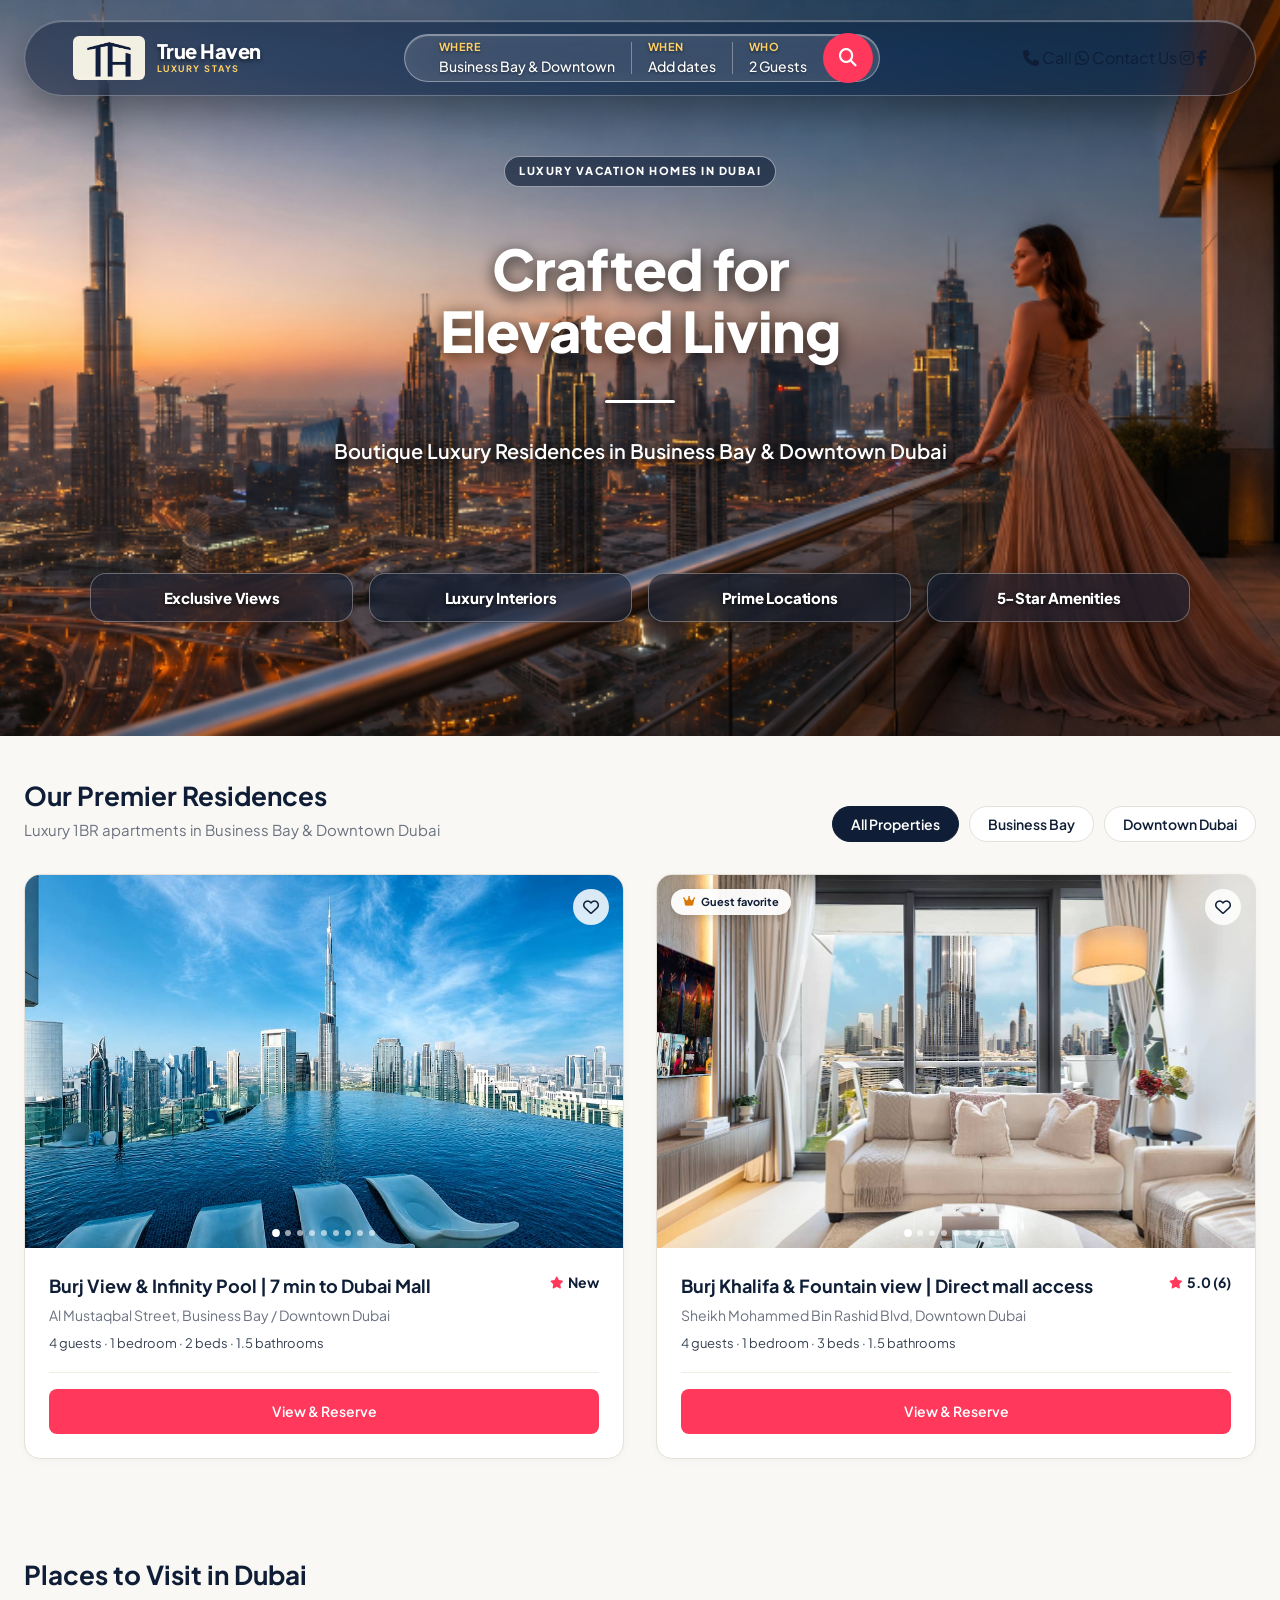
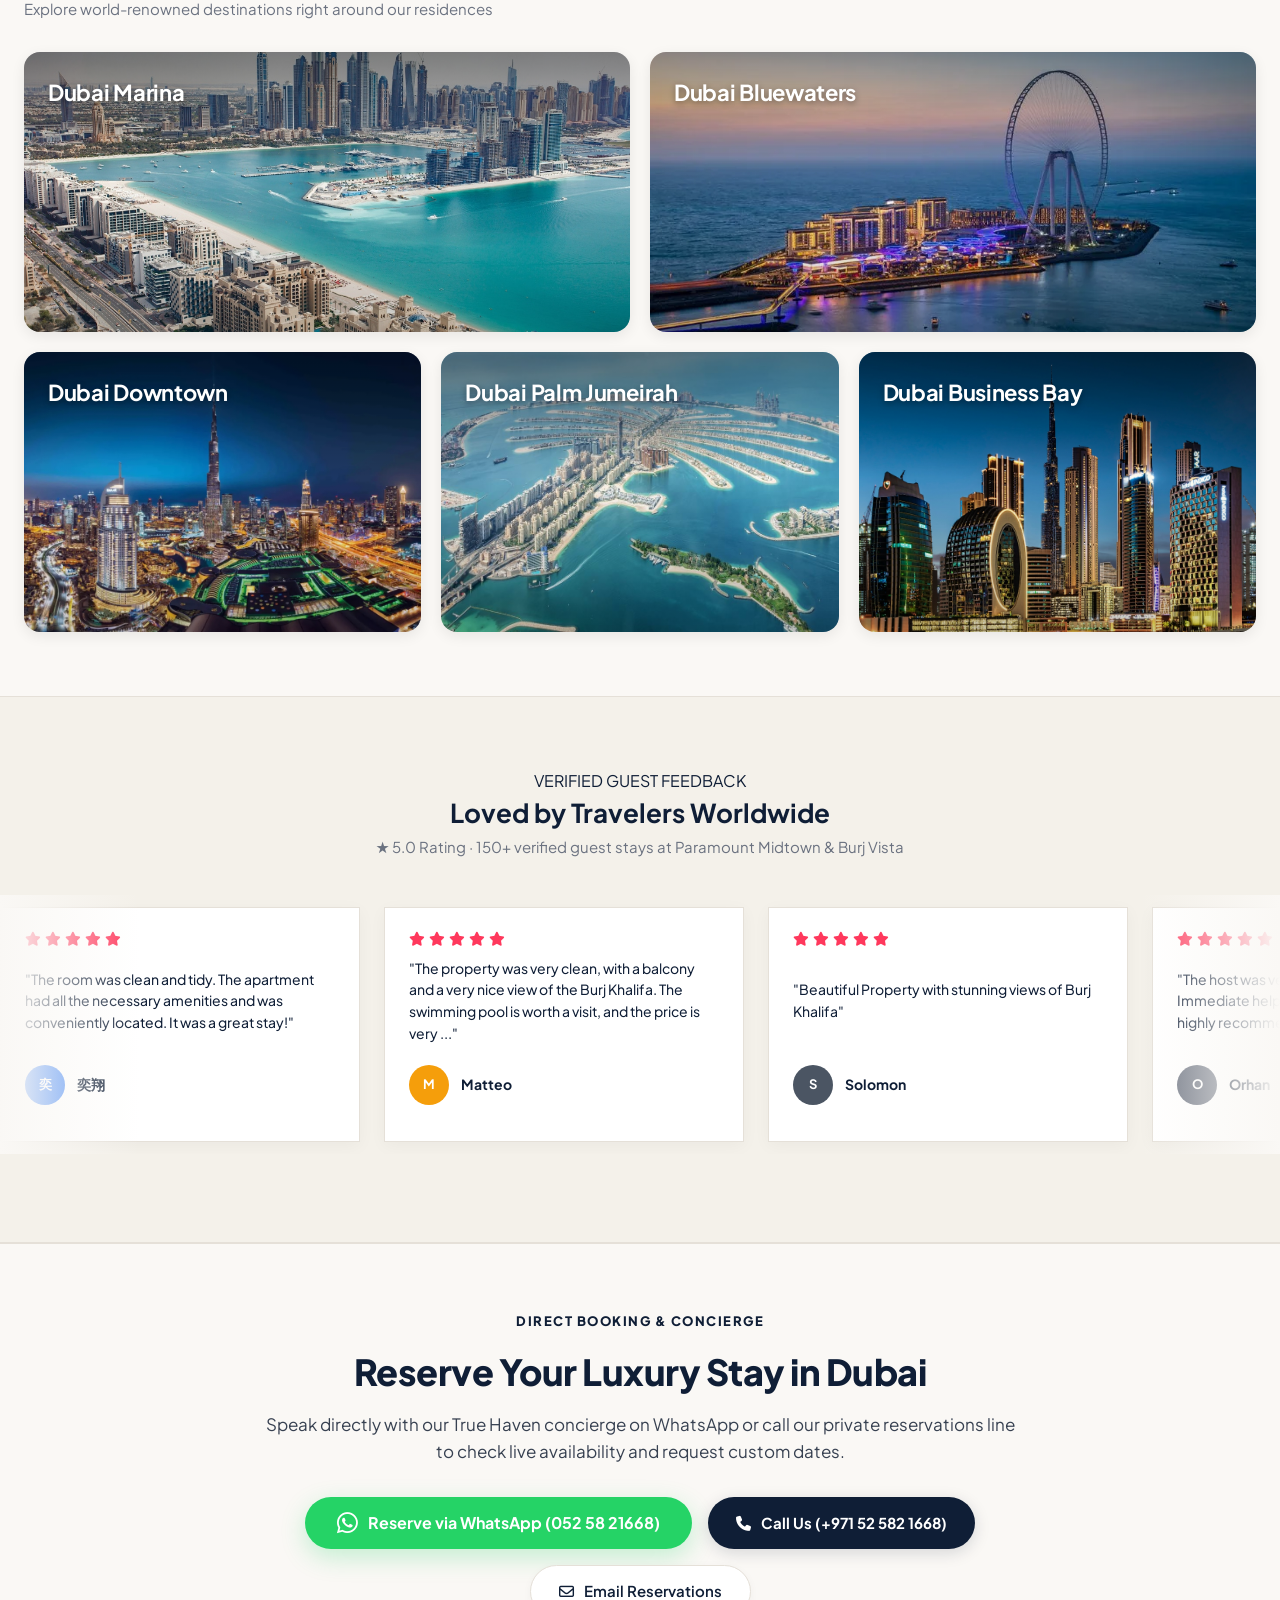
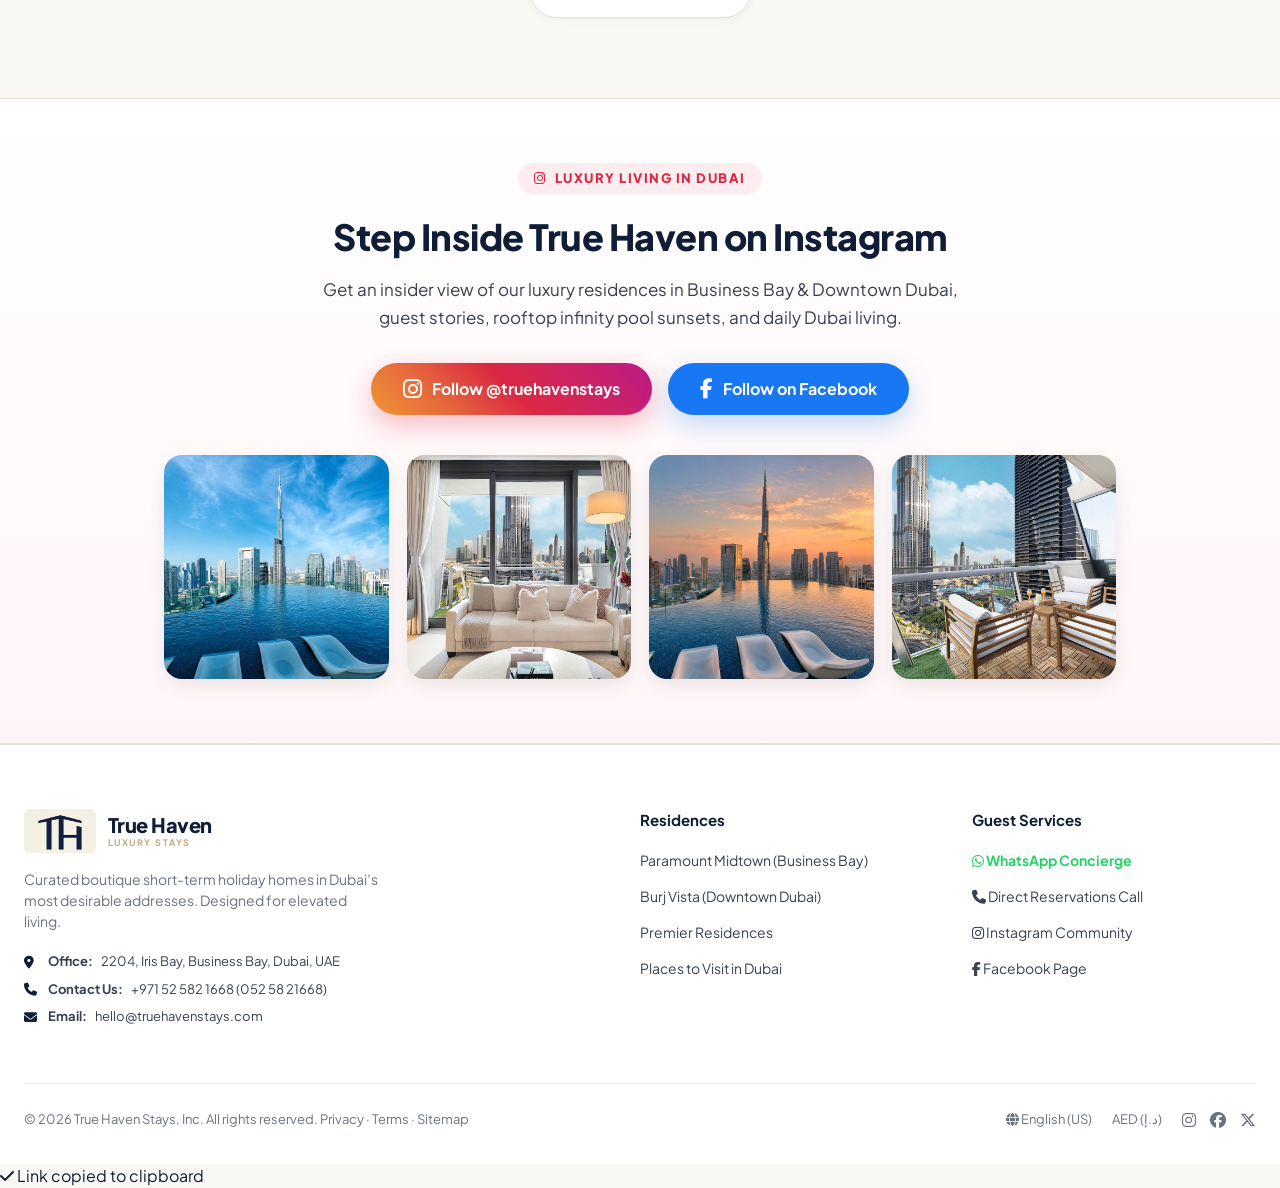
==== commit 8cdeb9be: "feat: complete brand, homepage, and listing page overhaul to Airbnb standards - Fixed brand name spe" ====
--- a/index.html
+++ b/index.html
@@ -3,7 +3,10 @@
 <head>
     <meta charset="UTF-8">
     <meta name="viewport" content="width=device-width, initial-scale=1.0">
-    <title>TrueHaven Stays | Curated Luxury Airbnb Rentals in Dubai</title>
+    <title>True Haven Stays | Curated Luxury Airbnb Rentals in Dubai</title>
+    <!-- Leaflet CSS & JS for Interactive Map -->
+    <link rel="stylesheet" href="https://unpkg.com/leaflet@1.9.4/dist/leaflet.css" integrity="sha256-p4NxAoJBhIIN+hmNHrzRCf9tD/miZyoHS5obTRR9BMY=" crossorigin="" />
+    <script src="https://unpkg.com/leaflet@1.9.4/dist/leaflet.js" integrity="sha256-20nQCchB9co0qIjJZRGuk2/Z9VM+kNiyxNV1lvTlZBo=" crossorigin=""></script>
     <meta name="description" content="Book 5-star luxury 1BHK vacation rentals in Downtown Dubai & Business Bay. Featuring rooftop infinity pool at Paramount Midtown & direct Burj Khalifa views at Burj Vista.">
     
     <!-- Fonts: Plus Jakarta Sans & Inter for Airbnb Cereal aesthetic -->
@@ -34,9 +37,9 @@
             <div class="container nav-wrapper">
                 <!-- Brand Logo -->
                 <a href="#" class="brand-logo">
-                    <img src="assets/logo.png" alt="TrueHaven Logo" class="logo-img">
+                    <img src="assets/logo.png" alt="True Haven Logo" class="logo-img">
                     <div class="brand-text">
-                        <span class="brand-name">TrueHaven</span>
+                        <span class="brand-name">True Haven</span>
                         <span class="brand-sub">LUXURY STAYS</span>
                     </div>
                 </a>
@@ -106,22 +109,74 @@
                         </div>
                     </div>
 
-                    <!-- WHO POPOVER GUEST SELECTOR -->
-                    <div class="search-popover" id="whoPopover" style="display: none;">
-                        <div class="popover-title"><i class="fa-solid fa-users"></i> Select Guests</div>
-                        <div class="guest-stepper-row">
-                            <div>
-                                <strong>Guests</strong>
-                                <span>Up to 4 guests max</span>
-                            </div>
-                            <div class="stepper-controls">
-                                <button type="button" class="stepper-btn" onclick="changeNavGuests(-1)">-</button>
-                                <span id="navGuestCount" style="font-weight: 800; font-size: 15px; width: 24px; text-align: center; color: #0F1E36;">2</span>
-                                <button type="button" class="stepper-btn" onclick="changeNavGuests(1)">+</button>
-                            </div>
-                        </div>
-                        <button class="button-primary" onclick="applyNavGuests()" style="width: 100%; margin-top: 14px; padding: 8px; font-size: 13px; border-radius: 8px;">Confirm Guests</button>
-                    </div>
+                    <!-- WHO POPOVER GUEST SELECTOR (Airbnb Style, Max 4 Guests) -->
+                    <div class="search-popover guest-popover" id="whoPopover" style="display: none;">
+                        <div class="popover-title" style="margin-bottom: 8px;"><i class="fa-solid fa-users"></i> Guests</div>
+                        
+                        <!-- Adults -->
+                        <div class="airbnb-guest-row">
+                            <div class="guest-info">
+                                <span class="guest-type">Adults</span>
+                                <span class="guest-desc">Age 13+</span>
+                            </div>
+                            <div class="airbnb-stepper">
+                                <button type="button" class="airbnb-step-btn" id="adultsMinusBtn" onclick="updateGuestStepper('adults', -1)" aria-label="Decrease adults">-</button>
+                                <span id="navAdultsCount" style="font-weight: 700; font-size: 16px; min-width: 20px; text-align: center; color: #222222;">2</span>
+                                <button type="button" class="airbnb-step-btn" id="adultsPlusBtn" onclick="updateGuestStepper('adults', 1)" aria-label="Increase adults">+</button>
+                            </div>
+                        </div>
+
+                        <!-- Children -->
+                        <div class="airbnb-guest-row">
+                            <div class="guest-info">
+                                <span class="guest-type">Children</span>
+                                <span class="guest-desc">Ages 2–12</span>
+                            </div>
+                            <div class="airbnb-stepper">
+                                <button type="button" class="airbnb-step-btn" id="childrenMinusBtn" onclick="updateGuestStepper('children', -1)" aria-label="Decrease children" disabled>-</button>
+                                <span id="navChildrenCount" style="font-weight: 700; font-size: 16px; min-width: 20px; text-align: center; color: #222222;">0</span>
+                                <button type="button" class="airbnb-step-btn" id="childrenPlusBtn" onclick="updateGuestStepper('children', 1)" aria-label="Increase children">+</button>
+                            </div>
+                        </div>
+
+                        <!-- Infants -->
+                        <div class="airbnb-guest-row">
+                            <div class="guest-info">
+                                <span class="guest-type">Infants</span>
+                                <span class="guest-desc">Under 2</span>
+                            </div>
+                            <div class="airbnb-stepper">
+                                <button type="button" class="airbnb-step-btn" id="infantsMinusBtn" onclick="updateGuestStepper('infants', -1)" aria-label="Decrease infants" disabled>-</button>
+                                <span id="navInfantsCount" style="font-weight: 700; font-size: 16px; min-width: 20px; text-align: center; color: #222222;">0</span>
+                                <button type="button" class="airbnb-step-btn" id="infantsPlusBtn" onclick="updateGuestStepper('infants', 1)" aria-label="Increase infants">+</button>
+                            </div>
+                        </div>
+
+                        <div id="guestCapAlert" style="display: none; margin-top: 12px; font-size: 12px; color: #C2410C; background: #FFF7ED; padding: 8px 12px; border-radius: 8px; border: 1px solid #FFEDD5; line-height: 1.4;">
+                            <i class="fa-solid fa-circle-info"></i> Maximum 4 guests allowed per residence for optimal luxury and comfort.
+                        </div>
+
+                        <div style="display: flex; justify-content: space-between; align-items: center; margin-top: 18px; padding-top: 14px; border-top: 1px solid #EBEBEB;">
+                            <button type="button" onclick="resetGuests()" style="background: none; border: none; font-size: 13px; font-weight: 600; text-decoration: underline; cursor: pointer; color: #717171;">Clear</button>
+                            <button type="button" class="button-primary" onclick="applyNavGuests()" style="padding: 8px 18px; font-size: 13px; border-radius: 8px;">Done</button>
+                        </div>
+                    </div>
+                </div>
+
+<!-- Desktop Navigation Action Buttons -->
+                <div class="nav-right-actions">
+                    <a href="tel:+971525821668" class="nav-call-btn" title="Call True Haven Concierge">
+                        <i class="fa-solid fa-phone"></i> Call
+                    </a>
+                    <a href="https://wa.me/971525821668?text=Hello%20True%20Haven!%20I'd%20like%20to%20inquire%20about%20a%20luxury%20stay%20in%20Dubai." target="_blank" class="nav-wa-btn" title="Contact Us on WhatsApp">
+                        <i class="fa-brands fa-whatsapp"></i> Contact Us
+                    </a>
+                    <a href="https://www.instagram.com/truehavenstays/?hl=en" target="_blank" class="nav-social-btn ig" title="Follow us on Instagram (@truehavenstays)">
+                        <i class="fa-brands fa-instagram"></i>
+                    </a>
+                    <a href="https://www.facebook.com/truehavenstays" target="_blank" class="nav-social-btn fb" title="Follow us on Facebook">
+                        <i class="fa-brands fa-facebook-f"></i>
+                    </a>
                 </div>
 
                 <!-- Hamburger Menu Button (Mobile View Only) -->
@@ -136,9 +191,9 @@
             <div class="mobile-drawer-card">
                 <div class="drawer-header-row">
                     <a href="#" class="brand-logo" onclick="closeMobileDrawer(); return false;">
-                        <img src="assets/logo.png" alt="TrueHaven Logo" class="logo-img" style="height: 34px;">
+                        <img src="assets/logo.png" alt="True Haven Logo" class="logo-img" style="height: 34px;">
                         <div class="brand-text">
-                            <span class="brand-name" style="font-size: 16px;">TrueHaven</span>
+                            <span class="brand-name" style="font-size: 16px;">True Haven</span>
                             <span class="brand-sub" style="font-size: 9px; color: #FFD166;">LUXURY STAYS</span>
                         </div>
                     </a>
@@ -177,10 +232,12 @@
                     <a href="#reviews" class="drawer-link-item" onclick="closeMobileDrawer()"><i class="fa-solid fa-star"></i> Verified Guest Reviews</a>
                     <a href="#" onclick="openAmenitiesModalDirect(); closeMobileDrawer(); return false;" class="drawer-link-item"><i class="fa-solid fa-water-ladder"></i> 5-Star Building Amenities</a>
                     
-                    <div class="drawer-cat-title" style="margin-top: 24px;">DIRECT CONTACT & CONCIERGE</div>
-                    <a href="https://wa.me/971525821668" target="_blank" class="drawer-link-item wa-highlight"><i class="fa-brands fa-whatsapp"></i> Reserve via WhatsApp (052 58 21668)</a>
-                    <a href="https://www.instagram.com/truehavenstays/?hl=en" target="_blank" class="drawer-link-item ig-highlight" style="background: linear-gradient(45deg, #f09433 0%, #e6683c 25%, #dc2743 50%, #cc2366 75%, #bc1888 100%); color: #FFFFFF; font-weight: 700; border-radius: 12px; margin-top: 10px; display: flex; align-items: center; gap: 10px; padding: 12px 16px; text-decoration: none;"><i class="fa-brands fa-instagram" style="font-size: 20px;"></i> Follow us on Instagram (@truehavenstays)</a>
-                    <a href="mailto:hello@truehavenstays.com" class="drawer-link-item"><i class="fa-regular fa-envelope"></i> Email Reservations</a>
+                    <div class="drawer-cat-title" style="margin-top: 24px;">CONTACT US & CONCIERGE</div>
+                    <a href="https://wa.me/971525821668?text=Hello%20True%20Haven!%20I'd%20like%20to%20inquire%20about%20a%20luxury%20stay%20in%20Dubai." target="_blank" class="drawer-link-item wa-highlight" style="background: #25D366; color: #FFFFFF; font-weight: 700; border-radius: 12px; display: flex; align-items: center; gap: 10px; padding: 12px 16px; text-decoration: none;"><i class="fa-brands fa-whatsapp" style="font-size: 20px;"></i> Contact Us on WhatsApp (052 58 21668)</a>
+                    <a href="tel:+971525821668" class="drawer-link-item" style="border: 1px solid #E5E0D8; border-radius: 12px; margin-top: 8px; display: flex; align-items: center; gap: 10px; padding: 12px 16px; text-decoration: none; color: #0F1E36; font-weight: 700;"><i class="fa-solid fa-phone"></i> Call Reservations (+971 52 582 1668)</a>
+                    <a href="https://www.instagram.com/truehavenstays/?hl=en" target="_blank" class="drawer-link-item ig-highlight" style="background: linear-gradient(45deg, #f09433 0%, #e6683c 25%, #dc2743 50%, #cc2366 75%, #bc1888 100%); color: #FFFFFF; font-weight: 700; border-radius: 12px; margin-top: 8px; display: flex; align-items: center; gap: 10px; padding: 12px 16px; text-decoration: none;"><i class="fa-brands fa-instagram" style="font-size: 20px;"></i> Follow on Instagram (@truehavenstays)</a>
+                    <a href="https://www.facebook.com/truehavenstays" target="_blank" class="drawer-link-item" style="background: #1877F2; color: #FFFFFF; font-weight: 700; border-radius: 12px; margin-top: 8px; display: flex; align-items: center; gap: 10px; padding: 12px 16px; text-decoration: none;"><i class="fa-brands fa-facebook-f" style="font-size: 18px;"></i> Follow on Facebook</a>
+                    <a href="mailto:hello@truehavenstays.com" class="drawer-link-item" style="margin-top: 8px;"><i class="fa-regular fa-envelope"></i> Email Reservations</a>
                 </div>
             </div>
         </div>
@@ -423,8 +480,7 @@
                             <div class="author-name">奕翔</div>
                         </div>
                     </div>
-                    <div class="property-tag">📍 Paramount Midtown Luxury Suite</div>
-                </div>
+                    </div>
                 <!-- REVIEW CARD 2 -->
                 <div class="review-card">
                     <div class="card-stars"><i class="fa-solid fa-star"></i><i class="fa-solid fa-star"></i><i class="fa-solid fa-star"></i><i class="fa-solid fa-star"></i><i class="fa-solid fa-star"></i></div>
@@ -435,8 +491,7 @@
                             <div class="author-name">Matteo</div>
                         </div>
                     </div>
-                    <div class="property-tag">📍 Paramount Midtown Luxury Suite</div>
-                </div>
+                    </div>
                 <!-- REVIEW CARD 3 -->
                 <div class="review-card">
                     <div class="card-stars"><i class="fa-solid fa-star"></i><i class="fa-solid fa-star"></i><i class="fa-solid fa-star"></i><i class="fa-solid fa-star"></i><i class="fa-solid fa-star"></i></div>
@@ -447,8 +502,7 @@
                             <div class="author-name">Solomon</div>
                         </div>
                     </div>
-                    <div class="property-tag">📍 Paramount Midtown Luxury Suite</div>
-                </div>
+                    </div>
                 <!-- REVIEW CARD 4 -->
                 <div class="review-card">
                     <div class="card-stars"><i class="fa-solid fa-star"></i><i class="fa-solid fa-star"></i><i class="fa-solid fa-star"></i><i class="fa-solid fa-star"></i><i class="fa-solid fa-star"></i></div>
@@ -459,8 +513,7 @@
                             <div class="author-name">Orhan</div>
                         </div>
                     </div>
-                    <div class="property-tag">📍 Paramount Midtown Luxury Suite</div>
-                </div>
+                    </div>
                 <!-- REVIEW CARD 5 -->
                 <div class="review-card">
                     <div class="card-stars"><i class="fa-solid fa-star"></i><i class="fa-solid fa-star"></i><i class="fa-solid fa-star"></i><i class="fa-solid fa-star"></i><i class="fa-solid fa-star"></i></div>
@@ -471,8 +524,7 @@
                             <div class="author-name">Stefan Sebastian</div>
                         </div>
                     </div>
-                    <div class="property-tag">📍 Burj Vista Executive Residence</div>
-                </div>
+                    </div>
                 <!-- REVIEW CARD 6 -->
                 <div class="review-card">
                     <div class="card-stars"><i class="fa-solid fa-star"></i><i class="fa-solid fa-star"></i><i class="fa-solid fa-star"></i><i class="fa-solid fa-star"></i><i class="fa-solid fa-star"></i></div>
@@ -483,8 +535,7 @@
                             <div class="author-name">Shivani</div>
                         </div>
                     </div>
-                    <div class="property-tag">📍 Burj Vista Executive Residence</div>
-                </div>
+                    </div>
                 <!-- REVIEW CARD 7 -->
                 <div class="review-card">
                     <div class="card-stars"><i class="fa-solid fa-star"></i><i class="fa-solid fa-star"></i><i class="fa-solid fa-star"></i><i class="fa-solid fa-star"></i><i class="fa-solid fa-star"></i></div>
@@ -496,8 +547,7 @@
                             <div class="author-location">Amsterdam, Netherlands</div>
                         </div>
                     </div>
-                    <div class="property-tag">📍 Burj Vista Executive Residence</div>
-                </div>
+                    </div>
                 <!-- REVIEW CARD 8 -->
                 <div class="review-card">
                     <div class="card-stars"><i class="fa-solid fa-star"></i><i class="fa-solid fa-star"></i><i class="fa-solid fa-star"></i><i class="fa-solid fa-star"></i><i class="fa-solid fa-star"></i></div>
@@ -509,8 +559,7 @@
                             <div class="author-location">Sammamish, Washington</div>
                         </div>
                     </div>
-                    <div class="property-tag">📍 Burj Vista Executive Residence</div>
-                </div>
+                    </div>
 
                 <!-- DUPLICATED SET FOR INFINITE LOOP EFFECT -->
 
@@ -524,8 +573,7 @@
                             <div class="author-name">奕翔</div>
                         </div>
                     </div>
-                    <div class="property-tag">📍 Paramount Midtown Luxury Suite</div>
-                </div>
+                    </div>
                 <!-- REVIEW CARD 10 -->
                 <div class="review-card">
                     <div class="card-stars"><i class="fa-solid fa-star"></i><i class="fa-solid fa-star"></i><i class="fa-solid fa-star"></i><i class="fa-solid fa-star"></i><i class="fa-solid fa-star"></i></div>
@@ -536,8 +584,7 @@
                             <div class="author-name">Matteo</div>
                         </div>
                     </div>
-                    <div class="property-tag">📍 Paramount Midtown Luxury Suite</div>
-                </div>
+                    </div>
                 <!-- REVIEW CARD 11 -->
                 <div class="review-card">
                     <div class="card-stars"><i class="fa-solid fa-star"></i><i class="fa-solid fa-star"></i><i class="fa-solid fa-star"></i><i class="fa-solid fa-star"></i><i class="fa-solid fa-star"></i></div>
@@ -548,8 +595,7 @@
                             <div class="author-name">Solomon</div>
                         </div>
                     </div>
-                    <div class="property-tag">📍 Paramount Midtown Luxury Suite</div>
-                </div>
+                    </div>
                 <!-- REVIEW CARD 12 -->
                 <div class="review-card">
                     <div class="card-stars"><i class="fa-solid fa-star"></i><i class="fa-solid fa-star"></i><i class="fa-solid fa-star"></i><i class="fa-solid fa-star"></i><i class="fa-solid fa-star"></i></div>
@@ -560,8 +606,7 @@
                             <div class="author-name">Orhan</div>
                         </div>
                     </div>
-                    <div class="property-tag">📍 Paramount Midtown Luxury Suite</div>
-                </div>
+                    </div>
                 <!-- REVIEW CARD 13 -->
                 <div class="review-card">
                     <div class="card-stars"><i class="fa-solid fa-star"></i><i class="fa-solid fa-star"></i><i class="fa-solid fa-star"></i><i class="fa-solid fa-star"></i><i class="fa-solid fa-star"></i></div>
@@ -572,8 +617,7 @@
                             <div class="author-name">Stefan Sebastian</div>
                         </div>
                     </div>
-                    <div class="property-tag">📍 Burj Vista Executive Residence</div>
-                </div>
+                    </div>
                 <!-- REVIEW CARD 14 -->
                 <div class="review-card">
                     <div class="card-stars"><i class="fa-solid fa-star"></i><i class="fa-solid fa-star"></i><i class="fa-solid fa-star"></i><i class="fa-solid fa-star"></i><i class="fa-solid fa-star"></i></div>
@@ -584,8 +628,7 @@
                             <div class="author-name">Shivani</div>
                         </div>
                     </div>
-                    <div class="property-tag">📍 Burj Vista Executive Residence</div>
-                </div>
+                    </div>
                 <!-- REVIEW CARD 15 -->
                 <div class="review-card">
                     <div class="card-stars"><i class="fa-solid fa-star"></i><i class="fa-solid fa-star"></i><i class="fa-solid fa-star"></i><i class="fa-solid fa-star"></i><i class="fa-solid fa-star"></i></div>
@@ -597,8 +640,7 @@
                             <div class="author-location">Amsterdam, Netherlands</div>
                         </div>
                     </div>
-                    <div class="property-tag">📍 Burj Vista Executive Residence</div>
-                </div>
+                    </div>
                 <!-- REVIEW CARD 16 -->
                 <div class="review-card">
                     <div class="card-stars"><i class="fa-solid fa-star"></i><i class="fa-solid fa-star"></i><i class="fa-solid fa-star"></i><i class="fa-solid fa-star"></i><i class="fa-solid fa-star"></i></div>
@@ -610,52 +652,51 @@
                             <div class="author-location">Sammamish, Washington</div>
                         </div>
                     </div>
-                    <div class="property-tag">📍 Burj Vista Executive Residence</div>
-                </div>
+                    </div>
             </div>
         </div>
     </section>
 
-    <!-- Reserve via WhatsApp CTA Section (Luxury Beige Canvas) -->
+    <!-- Reserve via WhatsApp & Direct Concierge CTA Section -->
     <section class="whatsapp-cta-section" style="padding: 64px 0; background-color: #FAF8F5; color: #0F1E36; border-top: 1px solid #E5E0D8; border-bottom: 1px solid #E5E0D8;">
         <div class="container text-center" style="max-width: 800px; margin: 0 auto; text-align: center;">
-            <span style="display: inline-block; margin-bottom: 14px; color: #0F1E36; font-size: 13px; font-weight: 800; letter-spacing: 1.5px; text-transform: uppercase;">INSTANT BOOKING & CONCIERGE</span>
+            <span style="display: inline-block; margin-bottom: 14px; color: #0F1E36; font-size: 13px; font-weight: 800; letter-spacing: 1.5px; text-transform: uppercase;">DIRECT BOOKING & CONCIERGE</span>
             <h2 style="font-size: 36px; font-weight: 800; margin-bottom: 12px; letter-spacing: -0.5px; color: #0F1E36;">Reserve Your Luxury Stay in Dubai</h2>
-            <p style="font-size: 17px; color: #374151; margin-bottom: 32px; line-height: 1.6;">Speak directly with our TrueHaven concierge on WhatsApp to check live availability, request custom dates, and secure your residence with zero booking fees.</p>
+            <p style="font-size: 17px; color: #374151; margin-bottom: 32px; line-height: 1.6;">Speak directly with our True Haven concierge on WhatsApp or call our private reservations line to check live availability and request custom dates.</p>
             
-            <div style="display: flex; gap: 16px; justify-content: center; flex-wrap: wrap; margin-bottom: 28px;">
-                <a href="https://wa.me/971525821668?text=Hello%20TrueHaven!%20I'd%20like%20to%20reserve%20a%20luxury%20stay%20in%20Dubai." target="_blank" style="background: #25D366; color: #FFFFFF; padding: 14px 32px; border-radius: 999px; font-size: 16px; font-weight: 700; display: inline-flex; align-items: center; gap: 10px; text-decoration: none; box-shadow: 0 8px 24px rgba(37,211,102,0.25); transition: transform 0.2s;">
+            <div style="display: flex; gap: 16px; justify-content: center; flex-wrap: wrap; margin-bottom: 16px;">
+                <a href="https://wa.me/971525821668?text=Hello%20True%20Haven!%20I'd%20like%20to%20reserve%20a%20luxury%20stay%20in%20Dubai." target="_blank" style="background: #25D366; color: #FFFFFF; padding: 14px 32px; border-radius: 999px; font-size: 16px; font-weight: 700; display: inline-flex; align-items: center; gap: 10px; text-decoration: none; box-shadow: 0 8px 24px rgba(37,211,102,0.25); transition: transform 0.2s;">
                     <i class="fa-brands fa-whatsapp" style="font-size: 24px;"></i> Reserve via WhatsApp (052 58 21668)
+                </a>
+                <a href="tel:+971525821668" style="background: #0F1E36; color: #FFFFFF; padding: 14px 28px; border-radius: 999px; font-size: 15px; font-weight: 700; display: inline-flex; align-items: center; gap: 10px; text-decoration: none; box-shadow: 0 4px 16px rgba(15,30,54,0.15);">
+                    <i class="fa-solid fa-phone"></i> Call Us (+971 52 582 1668)
                 </a>
                 <a href="mailto:hello@truehavenstays.com" style="background: #FFFFFF; color: #0F1E36; border: 1px solid #E5E0D8; padding: 14px 28px; border-radius: 999px; font-size: 15px; font-weight: 600; display: inline-flex; align-items: center; gap: 10px; text-decoration: none; box-shadow: 0 2px 8px rgba(0,0,0,0.04);">
                     <i class="fa-regular fa-envelope"></i> Email Reservations
                 </a>
             </div>
-
-            <div style="display: flex; justify-content: center; gap: 24px; font-size: 13px; color: #6B7280; flex-wrap: wrap;">
-                <span>⚡ Instant Confirmation</span>
-                <span>🔒 Best Rate Guarantee</span>
-                
-            </div>
         </div>
     </section>
 
-    <!-- Dedicated Instagram Journey Panel -->
+    <!-- Dedicated Instagram & Facebook Journey Panel -->
     <section class="instagram-section" style="padding: 64px 0; background: linear-gradient(180deg, #FFFFFF 0%, #FFF5F7 100%); border-bottom: 1px solid #E5E0D8;">
         <div class="container text-center" style="max-width: 1000px; margin: 0 auto; text-align: center;">
             <div style="display: inline-flex; align-items: center; gap: 8px; background: rgba(220,39,67,0.08); color: #DC2743; padding: 6px 16px; border-radius: 999px; font-size: 13px; font-weight: 800; letter-spacing: 1.5px; text-transform: uppercase; margin-bottom: 16px;">
-                <i class="fa-brands fa-instagram"></i> INSTAGRAM COMMUNITY
+                <i class="fa-brands fa-instagram"></i> LUXURY LIVING IN DUBAI
             </div>
             
-            <h2 style="font-size: 36px; font-weight: 800; margin-bottom: 12px; letter-spacing: -0.5px; color: #0F1E36;">Follow Our Journey on Instagram</h2>
+            <h2 style="font-size: 36px; font-weight: 800; margin-bottom: 12px; letter-spacing: -0.5px; color: #0F1E36;">Step Inside True Haven on Instagram</h2>
             <p style="font-size: 17px; color: #374151; margin-bottom: 32px; max-width: 680px; margin-left: auto; margin-right: auto; line-height: 1.6;">
                 Get an insider view of our luxury residences in Business Bay & Downtown Dubai, guest stories, rooftop infinity pool sunsets, and daily Dubai living.
             </p>
 
-            <!-- Instagram Primary CTA Button -->
-            <div style="margin-bottom: 40px;">
-                <a href="https://www.instagram.com/truehavenstays/?hl=en" target="_blank" class="instagram-brand-btn" style="background: linear-gradient(45deg, #f09433 0%, #e6683c 25%, #dc2743 50%, #cc2366 75%, #bc1888 100%); color: #FFFFFF; padding: 16px 38px; border-radius: 999px; font-size: 17px; font-weight: 800; display: inline-flex; align-items: center; gap: 12px; text-decoration: none; box-shadow: 0 10px 28px rgba(220,39,67,0.3); transition: transform 0.25s, box-shadow 0.25s;">
-                    <i class="fa-brands fa-instagram" style="font-size: 26px;"></i> Follow @truehavenstays on Instagram
+            <!-- Social CTAs -->
+            <div style="margin-bottom: 40px; display: flex; gap: 16px; justify-content: center; flex-wrap: wrap;">
+                <a href="https://www.instagram.com/truehavenstays/?hl=en" target="_blank" class="instagram-brand-btn" style="background: linear-gradient(45deg, #f09433 0%, #e6683c 25%, #dc2743 50%, #cc2366 75%, #bc1888 100%); color: #FFFFFF; padding: 14px 32px; border-radius: 999px; font-size: 16px; font-weight: 700; display: inline-flex; align-items: center; gap: 10px; text-decoration: none; box-shadow: 0 10px 28px rgba(220,39,67,0.3); transition: transform 0.25s, box-shadow 0.25s;">
+                    <i class="fa-brands fa-instagram" style="font-size: 22px;"></i> Follow @truehavenstays
+                </a>
+                <a href="https://www.facebook.com/truehavenstays" target="_blank" style="background: #1877F2; color: #FFFFFF; padding: 14px 32px; border-radius: 999px; font-size: 16px; font-weight: 700; display: inline-flex; align-items: center; gap: 10px; text-decoration: none; box-shadow: 0 10px 28px rgba(24,119,242,0.25); transition: transform 0.25s;">
+                    <i class="fa-brands fa-facebook-f" style="font-size: 20px;"></i> Follow on Facebook
                 </a>
             </div>
 
@@ -689,23 +730,23 @@
         </div>
     </section>
 
-    <!-- Footer Section -->
-    <footer class="footer-light">
+    <!-- Unified Global Footer -->
+    <footer class="footer-light" style="border-top: 1px solid #E5E0D8;">
         <div class="container">
             <div class="footer-columns">
                 <!-- Column 1: Brand Info -->
                 <div class="footer-col brand-col">
                     <div class="brand-logo footer-logo">
-                        <img src="assets/logo.png" alt="TrueHaven Logo" class="logo-img">
+                        <img src="assets/logo.png" alt="True Haven Logo" class="logo-img">
                         <div class="brand-text">
-                            <span class="brand-name">TrueHaven</span>
+                            <span class="brand-name">True Haven</span>
                             <span class="brand-sub">LUXURY STAYS</span>
                         </div>
                     </div>
                     <p class="footer-brand-desc">Curated boutique short-term holiday homes in Dubai’s most desirable addresses. Designed for elevated living.</p>
                     <p class="footer-contact-item"><i class="fa-solid fa-location-dot"></i> <strong>Office:</strong> 2204, Iris Bay, Business Bay, Dubai, UAE</p>
-                    <p class="footer-contact-item"><i class="fa-solid fa-phone"></i> <strong>Mobile:</strong> 052 58 21668 (+971 52 582 1668)</p>
-                    <p class="footer-contact-item"><i class="fa-solid fa-envelope"></i> <strong>Email:</strong> hello@truehavenstays.com</p>
+                    <p class="footer-contact-item"><i class="fa-solid fa-phone"></i> <strong>Contact Us:</strong> <a href="tel:+971525821668" style="color: inherit; text-decoration: none;">+971 52 582 1668 (052 58 21668)</a></p>
+                    <p class="footer-contact-item"><i class="fa-solid fa-envelope"></i> <strong>Email:</strong> <a href="mailto:hello@truehavenstays.com" style="color: inherit; text-decoration: none;">hello@truehavenstays.com</a></p>
                 </div>
 
                 <!-- Column 2: Quick Links -->
@@ -714,8 +755,8 @@
                     <ul class="footer-links">
                         <li><a href="#" onclick="openPropertyDetail('paramount'); return false;">Paramount Midtown (Business Bay)</a></li>
                         <li><a href="#" onclick="openPropertyDetail('burj-vista'); return false;">Burj Vista (Downtown Dubai)</a></li>
-                        <li><a href="#amenities">5-Star Building Amenities</a></li>
-                        <li><a href="#properties">Availability Calendar</a></li>
+                        <li><a href="#properties">Premier Residences</a></li>
+                        <li><a href="#places">Places to Visit in Dubai</a></li>
                     </ul>
                 </div>
 
@@ -723,10 +764,10 @@
                 <div class="footer-col">
                     <h4 class="footer-col-title">Guest Services</h4>
                     <ul class="footer-links">
-                        <li><a href="https://wa.me/971525821668" target="_blank">WhatsApp Concierge</a></li>
-                        <li><a href="#">Long-Term Stays (28+ Days)</a></li>
-                        <li><a href="#">Self Check-in Guide</a></li>
-                        <li><a href="#">House Rules & Policies</a></li>
+                        <li><a href="https://wa.me/971525821668?text=Hello%20True%20Haven!%20I'd%20like%20to%20inquire%20about%20a%20luxury%20stay%20in%20Dubai." target="_blank" style="color: #25D366; font-weight: 700;"><i class="fa-brands fa-whatsapp"></i> WhatsApp Concierge</a></li>
+                        <li><a href="tel:+971525821668"><i class="fa-solid fa-phone"></i> Direct Reservations Call</a></li>
+                        <li><a href="https://www.instagram.com/truehavenstays/?hl=en" target="_blank"><i class="fa-brands fa-instagram"></i> Instagram Community</a></li>
+                        <li><a href="https://www.facebook.com/truehavenstays" target="_blank"><i class="fa-brands fa-facebook-f"></i> Facebook Page</a></li>
                     </ul>
                 </div>
             </div>
@@ -734,7 +775,7 @@
             <!-- Legal Hairline Band -->
             <div class="legal-band">
                 <div class="legal-left">
-                    <span>© 2026 TrueHaven Stays, Inc. All rights reserved.</span>
+                    <span>© 2026 True Haven Stays, Inc. All rights reserved.</span>
                     <a href="#">Privacy</a> · <a href="#">Terms</a> · <a href="#">Sitemap</a>
                 </div>
                 <div class="legal-right">
@@ -742,7 +783,7 @@
                     <span>AED (د.إ)</span>
                     <div class="social-icons">
                         <a href="https://www.instagram.com/truehavenstays/?hl=en" target="_blank" title="Follow us on Instagram (@truehavenstays)"><i class="fa-brands fa-instagram"></i></a>
-                        <a href="#"><i class="fa-brands fa-facebook"></i></a>
+                        <a href="https://www.facebook.com/truehavenstays" target="_blank" title="Follow us on Facebook"><i class="fa-brands fa-facebook"></i></a>
                         <a href="#"><i class="fa-brands fa-x-twitter"></i></a>
                     </div>
                 </div>
@@ -897,5 +938,6 @@
 
     <!-- JavaScript -->
     <script src="script.js"></script>
+<div id="truehavenToast" class="truehaven-toast"><i class="fa-solid fa-check"></i> <span id="toastMsg">Link copied to clipboard</span></div>
 </body>
 </html>
--- a/styles.css
+++ b/styles.css
@@ -2991,3 +2991,515 @@
     color: #717171;
     line-height: 1.4;
 }
+
+
+/* ==========================================================================
+   TRUE HAVEN GLOBAL & AIRBNB-MATCH REFINEMENTS
+   ========================================================================== */
+
+/* Top Navigation Actions */
+.nav-right-actions {
+    display: flex;
+    align-items: center;
+    gap: 12px;
+}
+
+.nav-call-btn {
+    display: inline-flex;
+    align-items: center;
+    gap: 8px;
+    background: rgba(255, 255, 255, 0.15);
+    backdrop-filter: blur(8px);
+    -webkit-backdrop-filter: blur(8px);
+    color: #FFFFFF;
+    border: 1px solid rgba(255, 255, 255, 0.4);
+    padding: 8px 16px;
+    border-radius: 999px;
+    font-size: 13px;
+    font-weight: 700;
+    text-decoration: none;
+    transition: all 0.2s ease;
+}
+
+.nav-call-btn:hover {
+    background: rgba(255, 255, 255, 0.3);
+    color: #FFFFFF;
+    transform: translateY(-1px);
+}
+
+.nav-wa-btn {
+    display: inline-flex;
+    align-items: center;
+    gap: 8px;
+    background: #25D366;
+    color: #FFFFFF;
+    padding: 8px 18px;
+    border-radius: 999px;
+    font-size: 13px;
+    font-weight: 700;
+    text-decoration: none;
+    box-shadow: 0 4px 12px rgba(37, 211, 102, 0.3);
+    transition: all 0.2s ease;
+}
+
+.nav-wa-btn:hover {
+    background: #20BA5A;
+    color: #FFFFFF;
+    transform: translateY(-1px);
+    box-shadow: 0 6px 16px rgba(37, 211, 102, 0.4);
+}
+
+.nav-social-btn {
+    display: inline-flex;
+    align-items: center;
+    justify-content: center;
+    width: 38px;
+    height: 38px;
+    border-radius: 50%;
+    color: #FFFFFF;
+    text-decoration: none;
+    font-size: 17px;
+    box-shadow: 0 2px 8px rgba(0, 0, 0, 0.15);
+    transition: transform 0.2s ease;
+}
+
+.nav-social-btn.ig {
+    background: linear-gradient(45deg, #f09433 0%, #e6683c 25%, #dc2743 50%, #cc2366 75%, #bc1888 100%);
+}
+
+.nav-social-btn.fb {
+    background: #1877F2;
+}
+
+.nav-social-btn:hover {
+    transform: translateY(-2px) scale(1.05);
+}
+
+@media (max-width: 992px) {
+    .nav-right-actions {
+        display: none !important;
+    }
+}
+
+/* Airbnb Guest Selector Popover UI */
+.guest-popover {
+    width: 360px !important;
+    padding: 24px !important;
+    border-radius: 24px !important;
+    box-shadow: 0 16px 40px rgba(0, 0, 0, 0.16) !important;
+}
+
+.airbnb-guest-row {
+    display: flex;
+    justify-content: space-between;
+    align-items: center;
+    padding: 16px 0;
+    border-bottom: 1px solid #EBEBEB;
+}
+
+.airbnb-guest-row:last-of-type {
+    border-bottom: none;
+}
+
+.guest-info {
+    display: flex;
+    flex-direction: column;
+}
+
+.guest-type {
+    font-size: 16px;
+    font-weight: 700;
+    color: #222222;
+}
+
+.guest-desc {
+    font-size: 13px;
+    color: #717171;
+    margin-top: 2px;
+}
+
+.airbnb-stepper {
+    display: flex;
+    align-items: center;
+    gap: 14px;
+}
+
+.airbnb-step-btn {
+    width: 34px;
+    height: 34px;
+    border-radius: 50%;
+    border: 1px solid #B0B0B0;
+    background: #FFFFFF;
+    color: #717171;
+    font-size: 18px;
+    font-weight: 400;
+    line-height: 1;
+    display: flex;
+    align-items: center;
+    justify-content: center;
+    cursor: pointer;
+    transition: all 0.15s ease;
+    user-select: none;
+}
+
+.airbnb-step-btn:hover:not(:disabled) {
+    border-color: #222222;
+    color: #222222;
+}
+
+.airbnb-step-btn:disabled {
+    border-color: #EBEBEB;
+    color: #CCCCCC;
+    cursor: not-allowed;
+    opacity: 0.5;
+}
+
+.airbnb-step-count {
+    font-size: 16px;
+    font-weight: 700;
+    color: #222222;
+    width: 20px;
+    text-align: center;
+}
+
+/* Editorial Hero Banner Refinements */
+.hero-editorial-badge {
+    display: inline-flex;
+    align-items: center;
+    gap: 8px;
+    background: rgba(15, 30, 54, 0.65);
+    backdrop-filter: blur(12px);
+    -webkit-backdrop-filter: blur(12px);
+    border: 1px solid rgba(255, 255, 255, 0.35);
+    color: #FFFFFF;
+    font-size: 12px;
+    font-weight: 800;
+    letter-spacing: 2px;
+    padding: 8px 18px;
+    border-radius: 999px;
+    margin-bottom: 24px;
+    text-transform: uppercase;
+    box-shadow: 0 4px 20px rgba(0, 0, 0, 0.25);
+}
+
+.hero-luxury-bullets {
+    display: grid;
+    grid-template-columns: repeat(4, 1fr);
+    gap: 16px;
+    max-width: 1120px;
+    width: 100%;
+    margin: 54px auto 0;
+}
+
+.hero-luxury-pill {
+    background: rgba(15, 30, 54, 0.58);
+    backdrop-filter: blur(16px);
+    -webkit-backdrop-filter: blur(16px);
+    border: 1px solid rgba(255, 255, 255, 0.3);
+    border-radius: 16px;
+    padding: 16px 20px;
+    display: flex;
+    align-items: center;
+    justify-content: center;
+    gap: 12px;
+    box-shadow: 0 8px 24px rgba(0, 0, 0, 0.2);
+    transition: transform 0.2s ease, background 0.2s ease, border-color 0.2s ease;
+}
+
+.hero-luxury-pill:hover {
+    background: rgba(15, 30, 54, 0.78);
+    border-color: rgba(255, 255, 255, 0.55);
+    transform: translateY(-3px);
+}
+
+.hero-luxury-pill i {
+    font-size: 18px;
+    color: #FFD166;
+    flex-shrink: 0;
+}
+
+.hero-luxury-pill strong {
+    font-size: 15px;
+    font-weight: 800;
+    color: #FFFFFF;
+    letter-spacing: -0.2px;
+}
+
+@media (max-width: 900px) {
+    .hero-luxury-bullets {
+        grid-template-columns: repeat(2, 1fr);
+        gap: 12px;
+        margin-top: 32px;
+    }
+}
+
+@media (max-width: 480px) {
+    .hero-luxury-bullets {
+        grid-template-columns: 1fr;
+    }
+}
+
+/* Guest Favourite PDP Banner */
+.guest-favourite-pdp-banner {
+    display: flex;
+    align-items: center;
+    justify-content: space-between;
+    padding: 24px 32px;
+    border: 1px solid #EBEBEB;
+    border-radius: 20px;
+    background: #FFFFFF;
+    margin-bottom: 28px;
+    box-shadow: 0 2px 12px rgba(0, 0, 0, 0.04);
+}
+
+.gf-left {
+    display: flex;
+    align-items: center;
+    gap: 20px;
+}
+
+.gf-laurel-badge {
+    display: flex;
+    align-items: center;
+    gap: 10px;
+    font-size: 26px;
+    color: #FF385C;
+}
+
+.gf-title {
+    font-size: 20px;
+    font-weight: 800;
+    color: #222222;
+    line-height: 1.2;
+}
+
+.gf-sub {
+    font-size: 14px;
+    color: #717171;
+    margin-top: 4px;
+}
+
+.gf-rating-box {
+    text-align: right;
+    display: flex;
+    align-items: center;
+    gap: 14px;
+}
+
+.gf-score {
+    font-size: 32px;
+    font-weight: 800;
+    color: #222222;
+    line-height: 1;
+}
+
+.gf-stars {
+    color: #222222;
+    font-size: 13px;
+    margin-top: 4px;
+}
+
+@media (max-width: 768px) {
+    .guest-favourite-pdp-banner {
+        flex-direction: column;
+        align-items: flex-start;
+        gap: 16px;
+        padding: 20px;
+    }
+    .gf-rating-box {
+        text-align: left;
+    }
+}
+
+/* Host Line with Superhost Tag */
+.host-line-row {
+    display: flex;
+    align-items: center;
+    gap: 16px;
+    padding: 20px 0;
+    border-top: 1px solid #EBEBEB;
+    border-bottom: 1px solid #EBEBEB;
+    margin-bottom: 28px;
+}
+
+.host-line-avatar {
+    width: 48px;
+    height: 48px;
+    border-radius: 50%;
+    object-fit: cover;
+}
+
+.host-line-text {
+    font-size: 16px;
+    font-weight: 700;
+    color: #222222;
+}
+
+.superhost-tag {
+    display: inline-flex;
+    align-items: center;
+    gap: 6px;
+    color: #FF385C;
+    font-weight: 700;
+    font-size: 14px;
+}
+
+/* Category Rating Bars */
+.rating-categories-grid {
+    display: grid;
+    grid-template-columns: repeat(2, 1fr);
+    gap: 16px 40px;
+    margin: 28px 0;
+}
+
+.rating-category-item {
+    display: flex;
+    align-items: center;
+    justify-content: space-between;
+    font-size: 15px;
+    color: #222222;
+}
+
+.rating-bar-wrap {
+    display: flex;
+    align-items: center;
+    gap: 12px;
+    width: 140px;
+}
+
+.rating-bar-track {
+    flex: 1;
+    height: 4px;
+    background: #EBEBEB;
+    border-radius: 999px;
+    overflow: hidden;
+}
+
+.rating-bar-fill {
+    height: 100%;
+    background: #222222;
+    width: 100%;
+}
+
+.rating-category-score {
+    font-size: 13px;
+    font-weight: 700;
+    color: #222222;
+    width: 22px;
+    text-align: right;
+}
+
+@media (max-width: 640px) {
+    .rating-categories-grid {
+        grid-template-columns: 1fr;
+        gap: 12px;
+    }
+}
+
+/* Things to know 3-column layout */
+.things-to-know-section {
+    padding: 40px 0;
+    border-top: 1px solid #EBEBEB;
+    margin-top: 40px;
+}
+
+.things-to-know-grid {
+    display: grid;
+    grid-template-columns: repeat(3, 1fr);
+    gap: 36px;
+    margin-top: 24px;
+}
+
+.ttk-col-title {
+    font-size: 16px;
+    font-weight: 700;
+    color: #222222;
+    margin-bottom: 14px;
+}
+
+.ttk-list {
+    list-style: none;
+    padding: 0;
+    margin: 0;
+    display: flex;
+    flex-direction: column;
+    gap: 12px;
+}
+
+.ttk-list li {
+    font-size: 14px;
+    color: #374151;
+    line-height: 1.5;
+    display: flex;
+    align-items: flex-start;
+    gap: 10px;
+}
+
+.ttk-list li i {
+    font-size: 14px;
+    color: #717171;
+    margin-top: 3px;
+    width: 16px;
+}
+
+@media (max-width: 768px) {
+    .things-to-know-grid {
+        grid-template-columns: 1fr;
+        gap: 24px;
+    }
+}
+
+/* Reviews Modal Overlay */
+.reviews-modal-overlay {
+    position: fixed;
+    inset: 0;
+    background: rgba(0, 0, 0, 0.6);
+    backdrop-filter: blur(4px);
+    z-index: 99999;
+    display: none;
+    align-items: center;
+    justify-content: center;
+    padding: 20px;
+}
+
+/* Interactive Leaflet Map Styling */
+.property-map-wrapper {
+    margin: 40px 0;
+    padding-top: 32px;
+    border-top: 1px solid #EBEBEB;
+}
+
+#propertyMap {
+    width: 100%;
+    height: 420px;
+    border-radius: 20px;
+    overflow: hidden;
+    margin-top: 20px;
+    box-shadow: 0 4px 16px rgba(0, 0, 0, 0.08);
+    border: 1px solid #E5E0D8;
+    z-index: 1;
+}
+
+/* Toast Notification for Link Copy */
+.truehaven-toast {
+    position: fixed;
+    bottom: 32px;
+    left: 50%;
+    transform: translateX(-50%) translateY(100px);
+    background: #0F1E36;
+    color: #FFFFFF;
+    padding: 12px 24px;
+    border-radius: 999px;
+    font-size: 14px;
+    font-weight: 700;
+    box-shadow: 0 8px 24px rgba(0,0,0,0.25);
+    z-index: 100000;
+    transition: transform 0.3s cubic-bezier(0.25, 1, 0.5, 1);
+    display: flex;
+    align-items: center;
+    gap: 8px;
+}
+
+.truehaven-toast.show {
+    transform: translateX(-50%) translateY(0);
+}
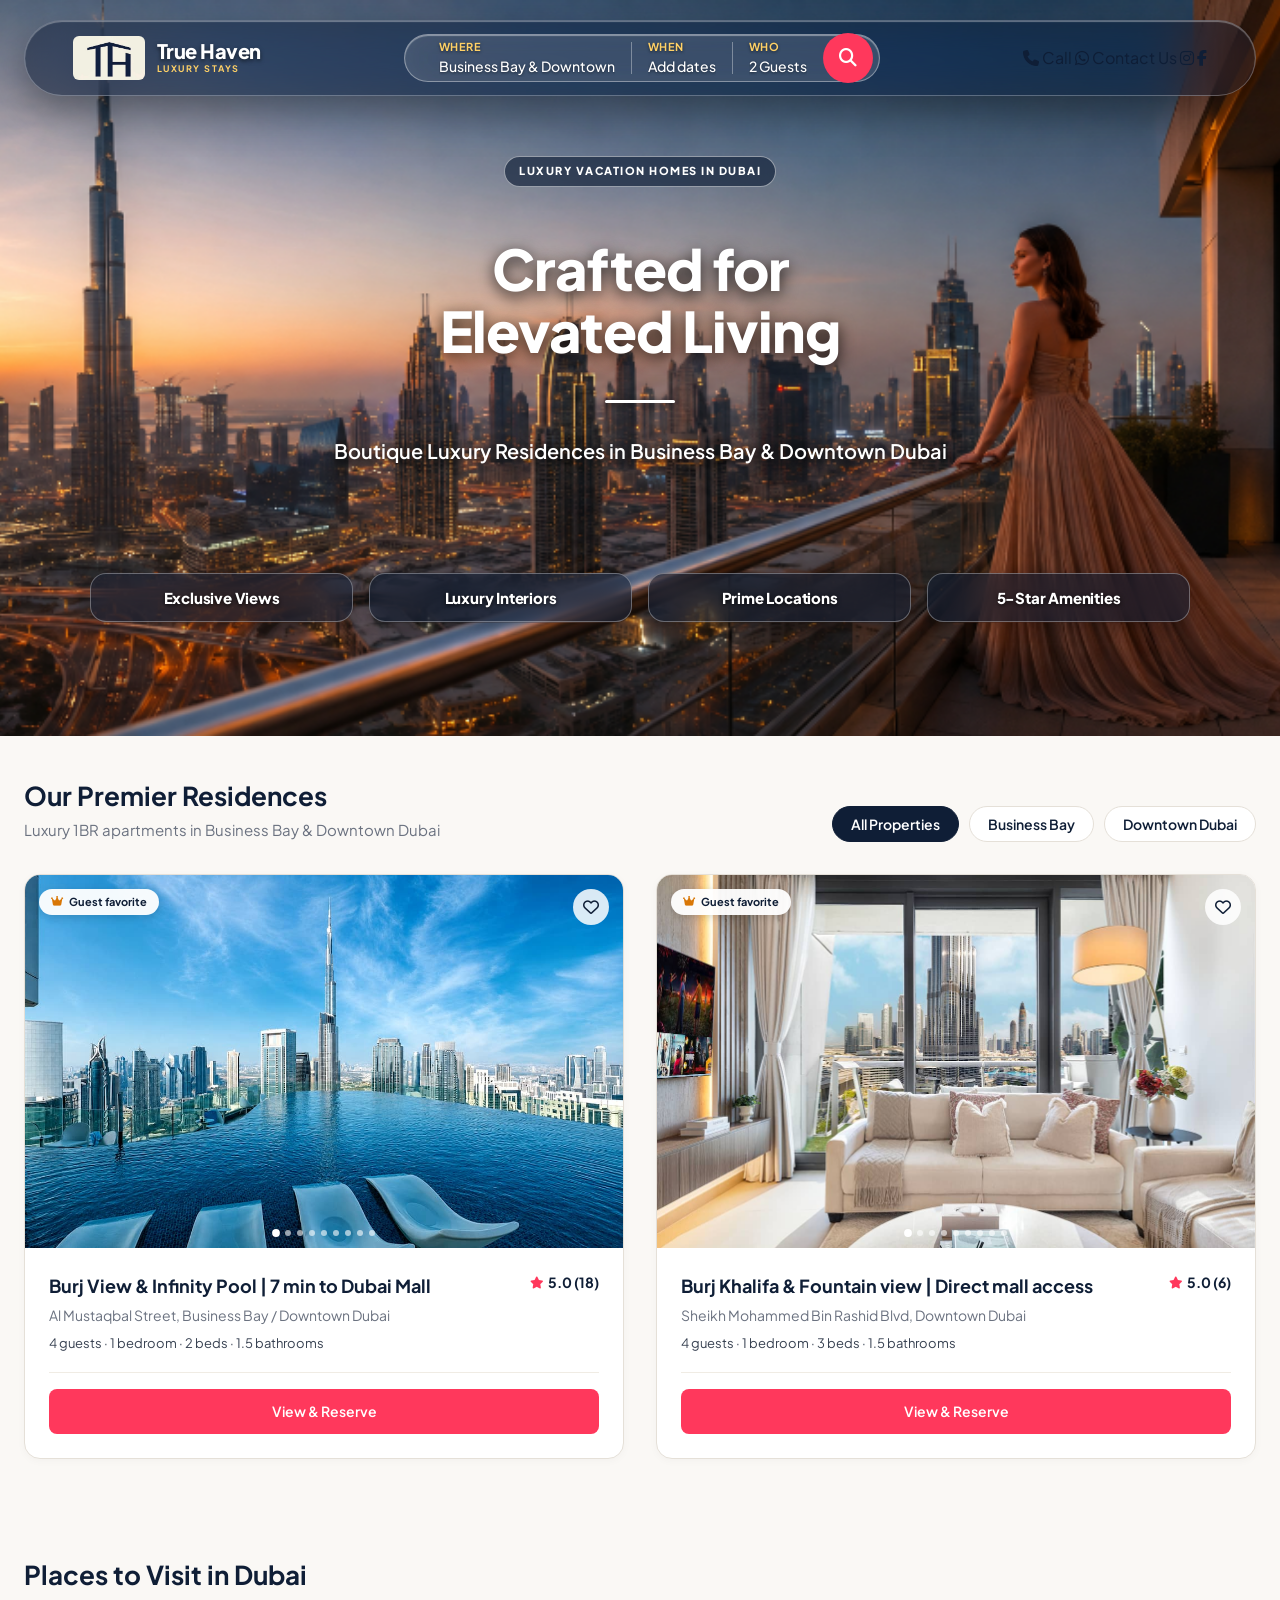
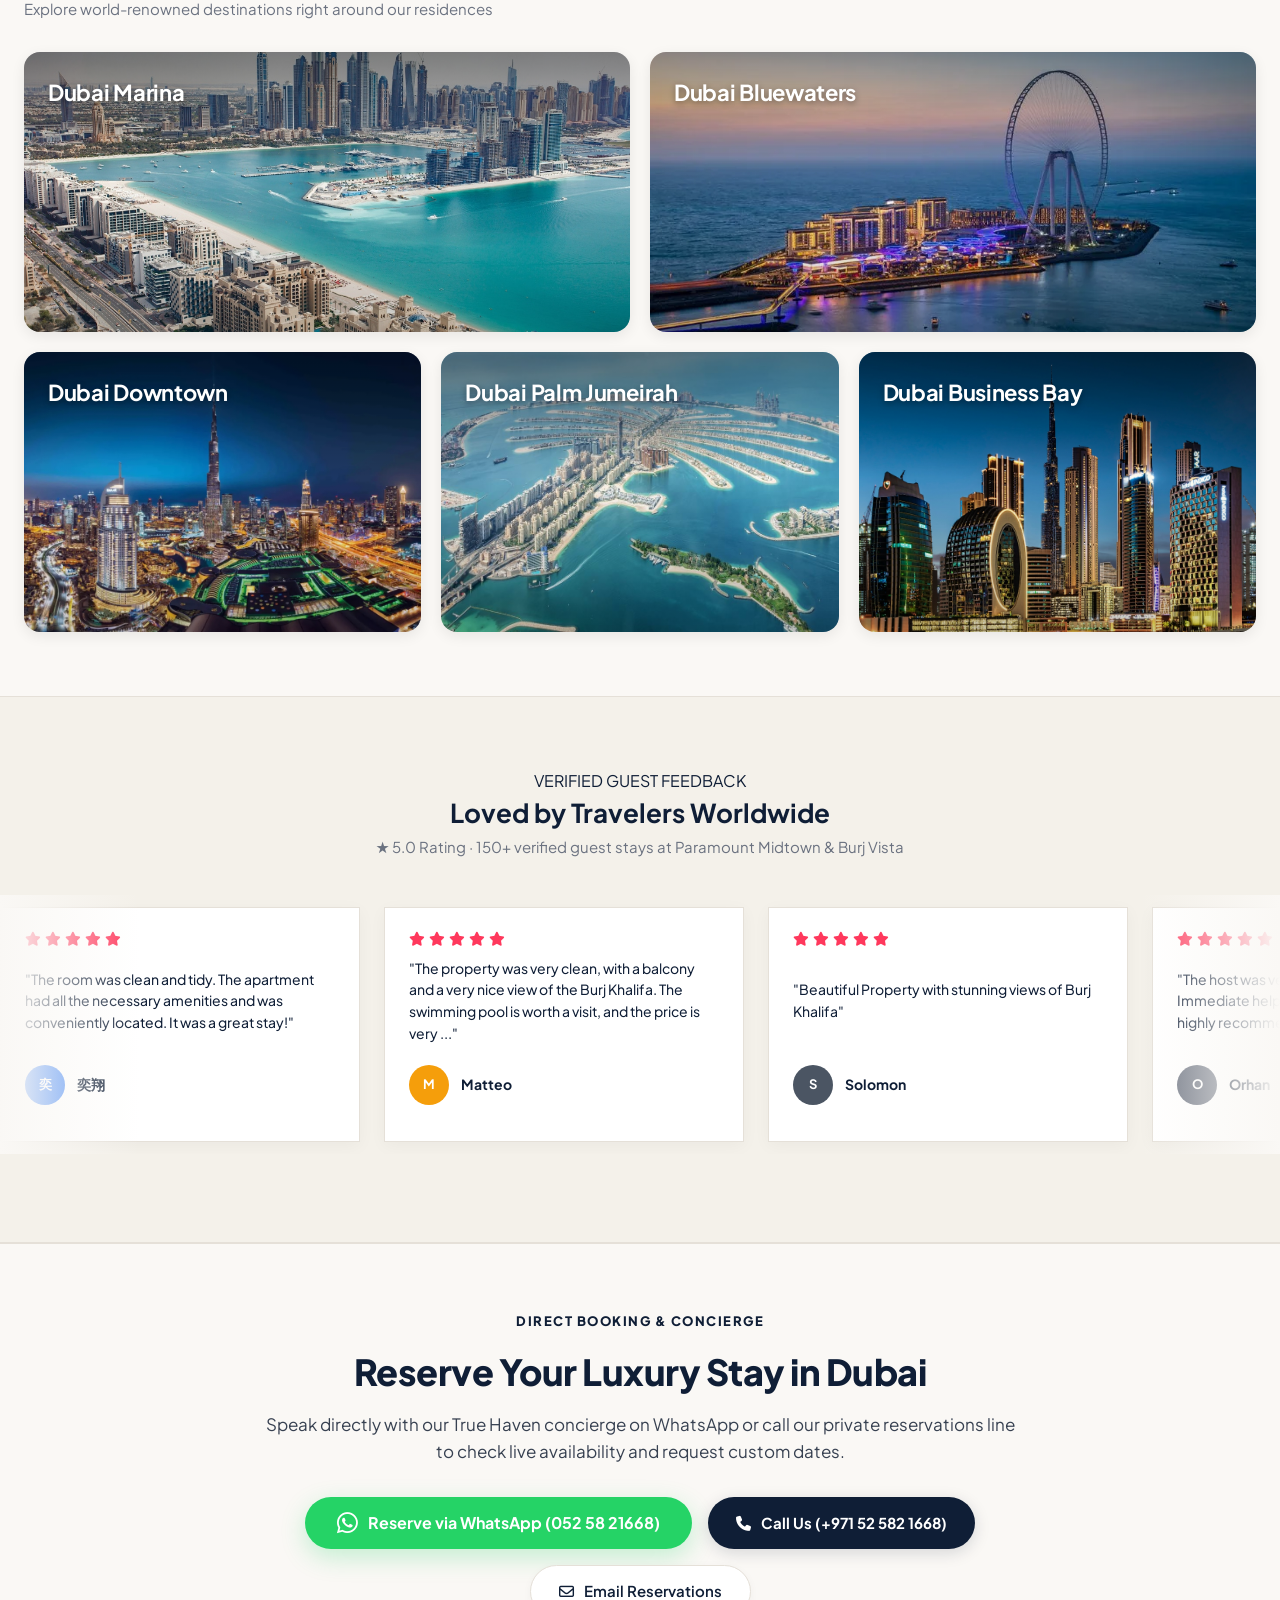
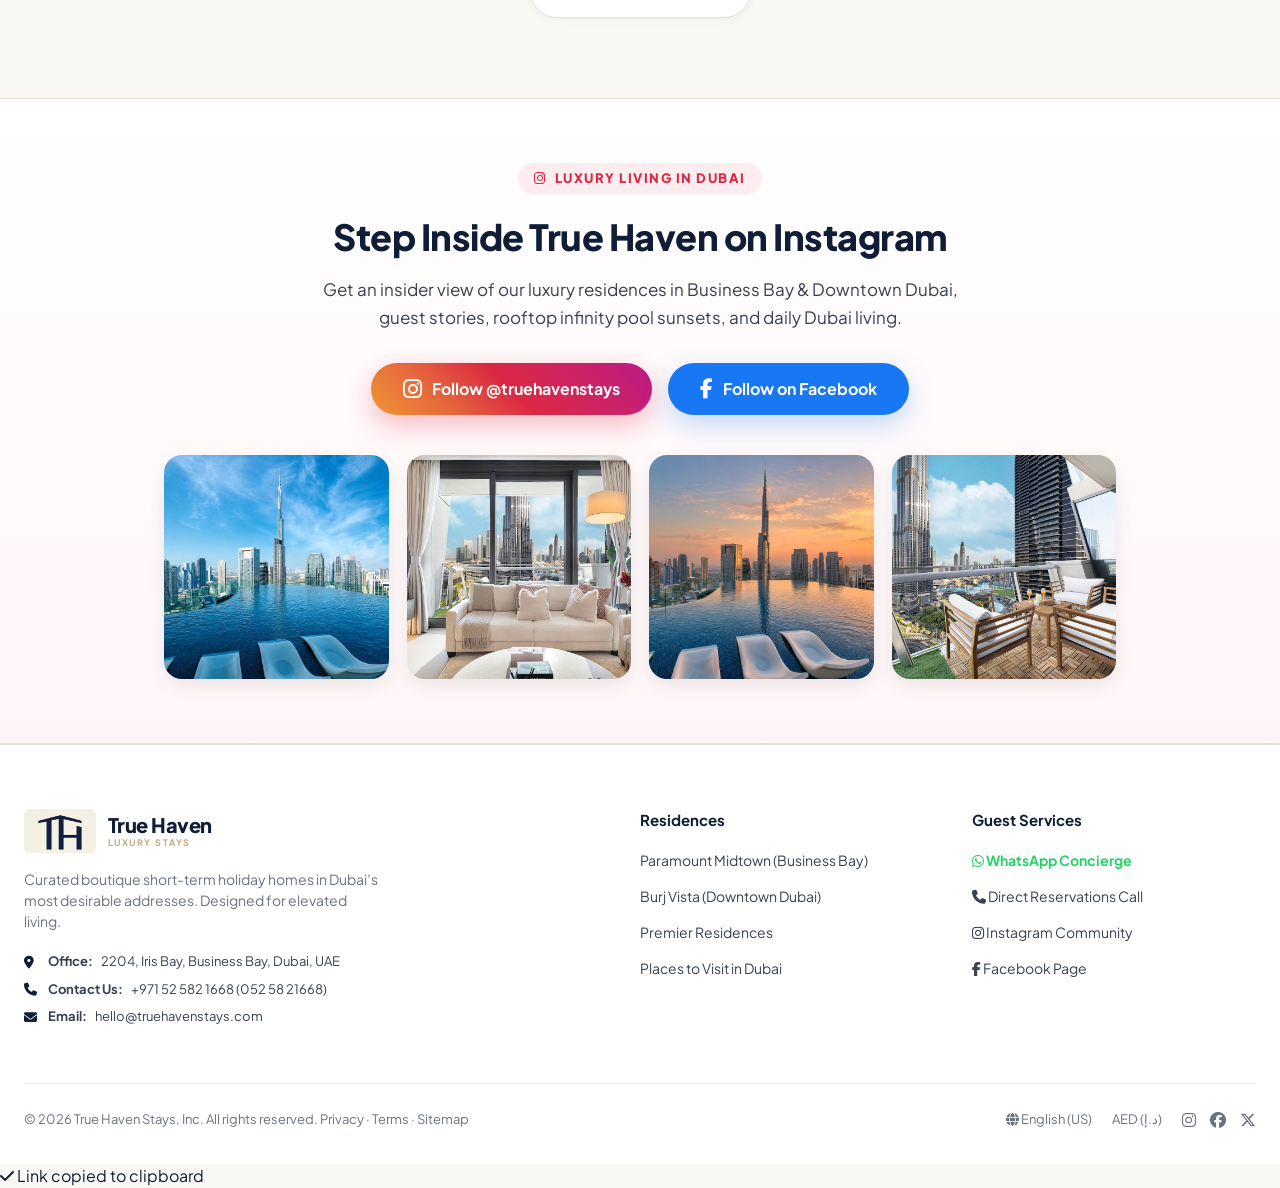
==== commit c3a364f2: "feat: exact match listing page design to Airbnb reference images - Restructured listing page two-col" ====
--- a/index.html
+++ b/index.html
@@ -292,6 +292,11 @@
                 <!-- Property 1: Paramount Midtown -->
                 <article class="property-card" data-location="business-bay" data-id="paramount">
                     <div class="property-card-photo" onclick="openPropertyDetail('paramount')" style="cursor: pointer;">
+                        <!-- Guest Favorite Badge -->
+                        <div class="guest-favorite-badge">
+                            <i class="fa-solid fa-crown"></i> Guest favorite
+                        </div>
+                        
                         <!-- Wishlist Heart Button -->
                         <button class="heart-btn" title="Save to Wishlist" onclick="event.stopPropagation();">
                             <i class="fa-regular fa-heart"></i>
@@ -330,7 +335,7 @@
                         <div class="meta-title-row">
                             <h3 class="meta-title">Burj View & Infinity Pool | 7 min to Dubai Mall</h3>
                             <div class="meta-rating">
-                                <i class="fa-solid fa-star" style="color: #FF385C;"></i> New
+                                <i class="fa-solid fa-star" style="color: #FF385C;"></i> 5.0 (18)
                             </div>
                         </div>
                         <p class="meta-location">Al Mustaqbal Street, Business Bay / Downtown Dubai</p>
--- a/styles.css
+++ b/styles.css
@@ -3503,3 +3503,43 @@
 .truehaven-toast.show {
     transform: translateX(-50%) translateY(0);
 }
+
+/* Airbnb Exact Layout Match Additions */
+.guest-favourite-card {
+    transition: box-shadow 0.2s ease;
+}
+
+.guest-favourite-card:hover {
+    box-shadow: 0 4px 14px rgba(0, 0, 0, 0.06);
+}
+
+@media (max-width: 640px) {
+    .guest-favourite-card {
+        flex-direction: column !important;
+        align-items: flex-start !important;
+        padding: 16px !important;
+        gap: 16px !important;
+    }
+}
+
+.booking-card-airbnb {
+    transition: box-shadow 0.2s ease;
+}
+
+@media (max-width: 1024px) {
+    .detail-body-layout {
+        grid-template-columns: 1fr 340px !important;
+        gap: 36px !important;
+    }
+}
+
+@media (max-width: 820px) {
+    .detail-body-layout {
+        grid-template-columns: 1fr !important;
+        gap: 24px !important;
+    }
+    .detail-right-col {
+        display: none !important;
+    }
+}
+
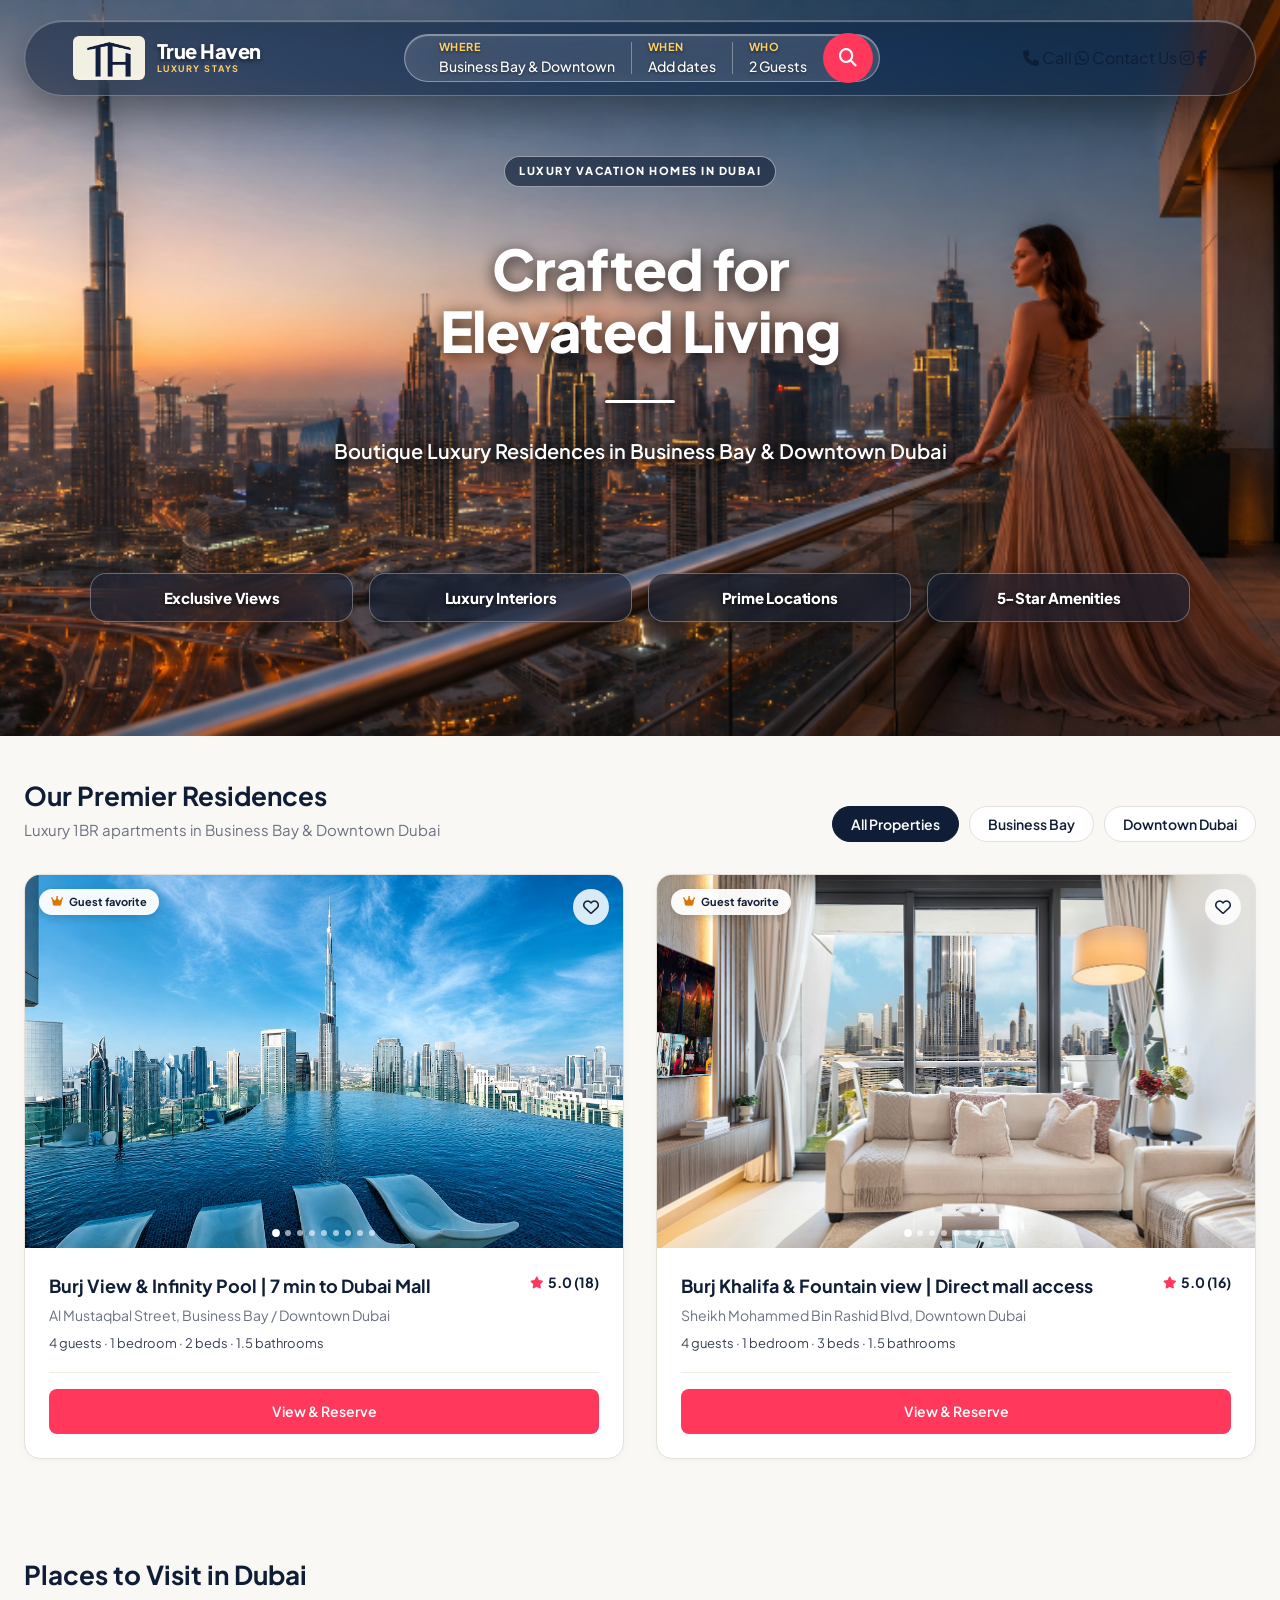
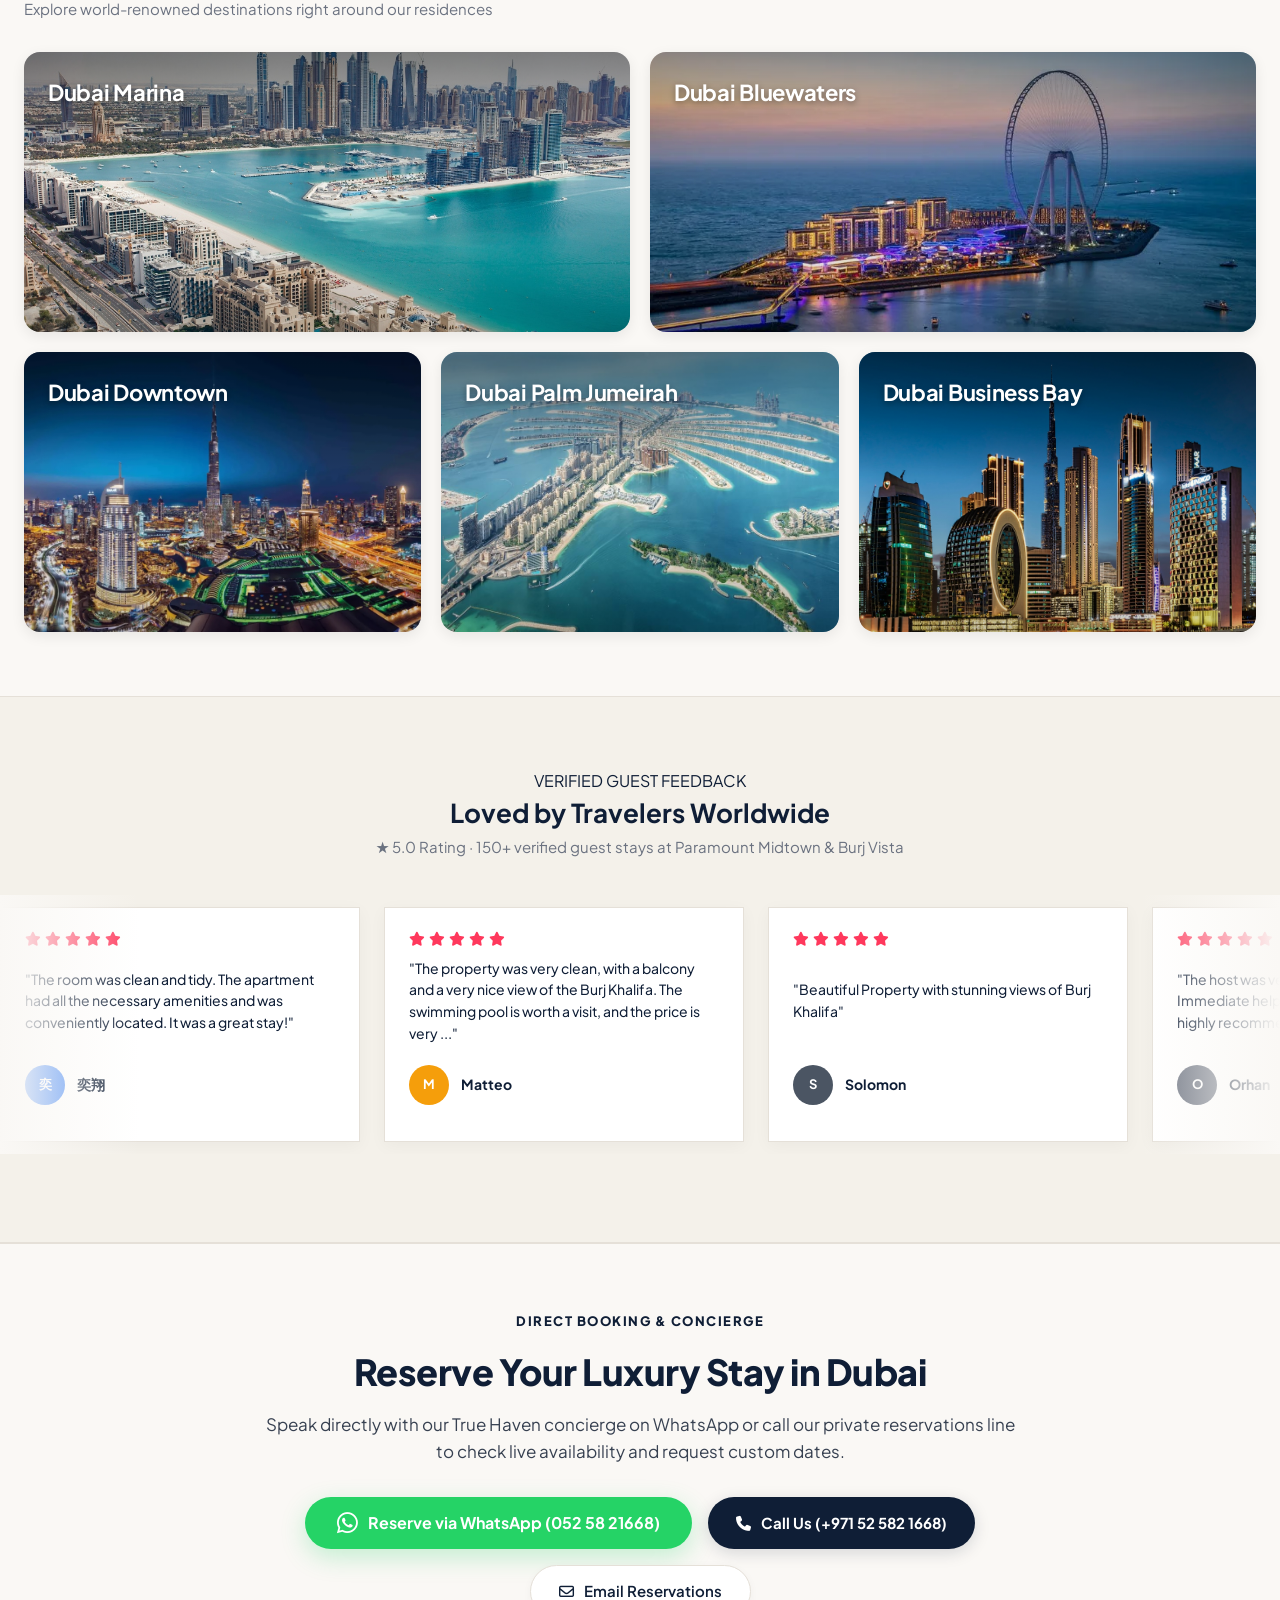
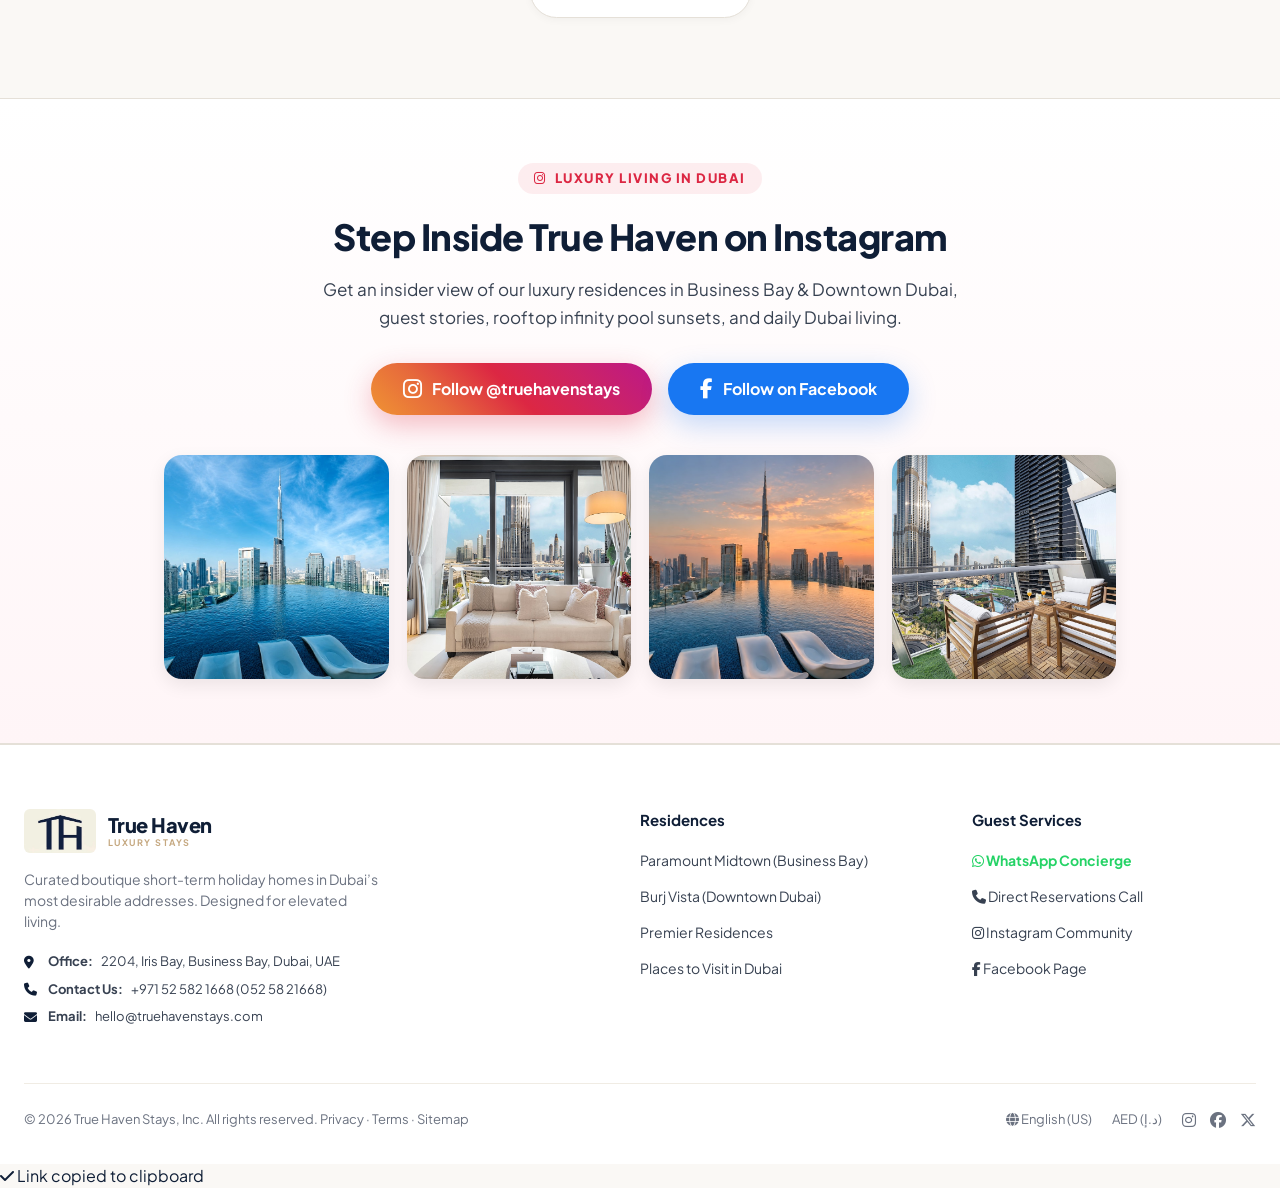
==== commit ffbeb533: "feat: exact match both properties to Airbnb reference images with grand reviews, map search, sticky " ====
--- a/index.html
+++ b/index.html
@@ -305,11 +305,11 @@
                         <!-- Photo Carousel -->
                         <div class="carousel-container">
                             <div class="carousel-track" id="paramountTrack">
-                                <img src="assets/paramount/paramount_seq_1.png" alt="Burj View & Infinity Pool | 7 min to Dubai Mall" class="carousel-img">
-                                <img src="assets/paramount/paramount_seq_2.png" alt="Burj View & Infinity Pool | 7 min to Dubai Mall" class="carousel-img">
-                                <img src="assets/paramount/paramount_seq_3.jpeg" alt="Burj View & Infinity Pool | 7 min to Dubai Mall" class="carousel-img">
-                                <img src="assets/paramount/paramount_seq_4.jpeg" alt="Burj View & Infinity Pool | 7 min to Dubai Mall" class="carousel-img">
-                                <img src="assets/paramount/paramount_seq_5.png" alt="Burj View & Infinity Pool | 7 min to Dubai Mall" class="carousel-img">
+                                <img src="assets/paramount/airbnb_exact/photo_1.jpg" alt="Burj View & Infinity Pool | 7 min to Dubai Mall" class="carousel-img">
+                                <img src="assets/paramount/airbnb_exact/photo_2.jpg" alt="Burj View & Infinity Pool | 7 min to Dubai Mall" class="carousel-img">
+                                <img src="assets/paramount/airbnb_exact/photo_3.jpg" alt="Burj View & Infinity Pool | 7 min to Dubai Mall" class="carousel-img">
+                                <img src="assets/paramount/airbnb_exact/photo_4.jpg" alt="Burj View & Infinity Pool | 7 min to Dubai Mall" class="carousel-img">
+                                <img src="assets/paramount/airbnb_exact/photo_5.jpg" alt="Burj View & Infinity Pool | 7 min to Dubai Mall" class="carousel-img">
                                 <img src="assets/paramount/paramount_seq_6.png" alt="Burj View & Infinity Pool | 7 min to Dubai Mall" class="carousel-img">
                                 <img src="assets/paramount/paramount_seq_7.png" alt="Burj View & Infinity Pool | 7 min to Dubai Mall" class="carousel-img">
                                 <img src="assets/paramount/paramount_seq_8.png" alt="Burj View & Infinity Pool | 7 min to Dubai Mall" class="carousel-img">
@@ -362,11 +362,11 @@
                         <!-- Photo Carousel -->
                         <div class="carousel-container">
                             <div class="carousel-track" id="burjTrack">
-                                <img src="assets/burj_vista/burj_seq_1.jpg" alt="Burj Khalifa & Fountain view | Direct mall access" class="carousel-img">
-                                <img src="assets/burj_vista/burj_seq_2.jpg" alt="Burj Khalifa & Fountain view | Direct mall access" class="carousel-img">
-                                <img src="assets/burj_vista/burj_seq_3.jpg" alt="Burj Khalifa & Fountain view | Direct mall access" class="carousel-img">
-                                <img src="assets/burj_vista/burj_seq_4.jpg" alt="Burj Khalifa & Fountain view | Direct mall access" class="carousel-img">
-                                <img src="assets/burj_vista/burj_seq_5.jpg" alt="Burj Khalifa & Fountain view | Direct mall access" class="carousel-img">
+                                <img src="assets/burj_vista/airbnb_exact/photo_1.jpg" alt="Burj Khalifa & Fountain view | Direct mall access" class="carousel-img">
+                                <img src="assets/burj_vista/airbnb_exact/photo_2.jpg" alt="Burj Khalifa & Fountain view | Direct mall access" class="carousel-img">
+                                <img src="assets/burj_vista/airbnb_exact/photo_3.jpg" alt="Burj Khalifa & Fountain view | Direct mall access" class="carousel-img">
+                                <img src="assets/burj_vista/airbnb_exact/photo_4.jpg" alt="Burj Khalifa & Fountain view | Direct mall access" class="carousel-img">
+                                <img src="assets/burj_vista/airbnb_exact/photo_5.jpg" alt="Burj Khalifa & Fountain view | Direct mall access" class="carousel-img">
                                 <img src="assets/burj_vista/burj_seq_6.jpg" alt="Burj Khalifa & Fountain view | Direct mall access" class="carousel-img">
                                 <img src="assets/burj_vista/burj_seq_7.jpg" alt="Burj Khalifa & Fountain view | Direct mall access" class="carousel-img">
                                 <img src="assets/burj_vista/burj_seq_8.jpg" alt="Burj Khalifa & Fountain view | Direct mall access" class="carousel-img">
@@ -392,7 +392,7 @@
                         <div class="meta-title-row">
                             <h3 class="meta-title">Burj Khalifa & Fountain view | Direct mall access</h3>
                             <div class="meta-rating">
-                                <i class="fa-solid fa-star" style="color: #FF385C;"></i> 5.0 (6)
+                                <i class="fa-solid fa-star" style="color: #FF385C;"></i> 5.0 (16)
                             </div>
                         </div>
                         <p class="meta-location">Sheikh Mohammed Bin Rashid Blvd, Downtown Dubai</p>
@@ -556,7 +556,7 @@
                 <!-- REVIEW CARD 8 -->
                 <div class="review-card">
                     <div class="card-stars"><i class="fa-solid fa-star"></i><i class="fa-solid fa-star"></i><i class="fa-solid fa-star"></i><i class="fa-solid fa-star"></i><i class="fa-solid fa-star"></i></div>
-                    <p class="review-quote">"Was a very good location in the heart of downtown Dubai, a view literally in front of Burj Khalifa. Super clean, modern, and high class building. Prince also was great with check in and ..."</p>
+                    <p class="review-quote">"Was a very good location in the heart of downtown Dubai, a view literally in front of Burj Khalifa. Super clean, modern, and high class building. Ruchi also was great with check in and ..."</p>
                     <div class="review-author">
                         <div class="author-avatar" style="background: #8B5CF6;">A</div>
                         <div>
@@ -649,7 +649,7 @@
                 <!-- REVIEW CARD 16 -->
                 <div class="review-card">
                     <div class="card-stars"><i class="fa-solid fa-star"></i><i class="fa-solid fa-star"></i><i class="fa-solid fa-star"></i><i class="fa-solid fa-star"></i><i class="fa-solid fa-star"></i></div>
-                    <p class="review-quote">"Was a very good location in the heart of downtown Dubai, a view literally in front of Burj Khalifa. Super clean, modern, and high class building. Prince also was great with check in and ..."</p>
+                    <p class="review-quote">"Was a very good location in the heart of downtown Dubai, a view literally in front of Burj Khalifa. Super clean, modern, and high class building. Ruchi also was great with check in and ..."</p>
                     <div class="review-author">
                         <div class="author-avatar" style="background: #8B5CF6;">A</div>
                         <div>
@@ -708,25 +708,25 @@
             <!-- Instagram Grid Preview Cards -->
             <div class="instagram-grid" style="display: grid; grid-template-columns: repeat(4, 1fr); gap: 18px; margin-top: 24px;">
                 <a href="https://www.instagram.com/truehavenstays/?hl=en" target="_blank" class="ig-card-preview" style="position: relative; border-radius: 18px; overflow: hidden; aspect-ratio: 1; display: block; box-shadow: 0 6px 18px rgba(0,0,0,0.08);">
-                    <img src="assets/paramount/paramount_seq_1.png" alt="Rooftop Infinity Pool" style="width: 100%; height: 100%; object-fit: cover; transition: transform 0.3s ease;">
+                    <img src="assets/paramount/airbnb_exact/photo_1.jpg" alt="Rooftop Infinity Pool" style="width: 100%; height: 100%; object-fit: cover; transition: transform 0.3s ease;">
                     <div style="position: absolute; inset: 0; background: rgba(0,0,0,0.35); opacity: 0; transition: opacity 0.25s; display: flex; align-items: center; justify-content: center; color: #FFF; font-size: 28px;" class="ig-overlay">
                         <i class="fa-brands fa-instagram"></i>
                     </div>
                 </a>
                 <a href="https://www.instagram.com/truehavenstays/?hl=en" target="_blank" class="ig-card-preview" style="position: relative; border-radius: 18px; overflow: hidden; aspect-ratio: 1; display: block; box-shadow: 0 6px 18px rgba(0,0,0,0.08);">
-                    <img src="assets/burj_vista/burj_seq_1.jpg" alt="Burj Khalifa View" style="width: 100%; height: 100%; object-fit: cover; transition: transform 0.3s ease;">
+                    <img src="assets/burj_vista/airbnb_exact/photo_1.jpg" alt="Burj Khalifa View" style="width: 100%; height: 100%; object-fit: cover; transition: transform 0.3s ease;">
                     <div style="position: absolute; inset: 0; background: rgba(0,0,0,0.35); opacity: 0; transition: opacity 0.25s; display: flex; align-items: center; justify-content: center; color: #FFF; font-size: 28px;" class="ig-overlay">
                         <i class="fa-brands fa-instagram"></i>
                     </div>
                 </a>
                 <a href="https://www.instagram.com/truehavenstays/?hl=en" target="_blank" class="ig-card-preview" style="position: relative; border-radius: 18px; overflow: hidden; aspect-ratio: 1; display: block; box-shadow: 0 6px 18px rgba(0,0,0,0.08);">
-                    <img src="assets/paramount/paramount_seq_2.png" alt="Balcony Swing Lounge" style="width: 100%; height: 100%; object-fit: cover; transition: transform 0.3s ease;">
+                    <img src="assets/paramount/airbnb_exact/photo_2.jpg" alt="Balcony Swing Lounge" style="width: 100%; height: 100%; object-fit: cover; transition: transform 0.3s ease;">
                     <div style="position: absolute; inset: 0; background: rgba(0,0,0,0.35); opacity: 0; transition: opacity 0.25s; display: flex; align-items: center; justify-content: center; color: #FFF; font-size: 28px;" class="ig-overlay">
                         <i class="fa-brands fa-instagram"></i>
                     </div>
                 </a>
                 <a href="https://www.instagram.com/truehavenstays/?hl=en" target="_blank" class="ig-card-preview" style="position: relative; border-radius: 18px; overflow: hidden; aspect-ratio: 1; display: block; box-shadow: 0 6px 18px rgba(0,0,0,0.08);">
-                    <img src="assets/burj_vista/burj_seq_4.jpg" alt="Executive Bedroom" style="width: 100%; height: 100%; object-fit: cover; transition: transform 0.3s ease;">
+                    <img src="assets/burj_vista/airbnb_exact/photo_4.jpg" alt="Executive Bedroom" style="width: 100%; height: 100%; object-fit: cover; transition: transform 0.3s ease;">
                     <div style="position: absolute; inset: 0; background: rgba(0,0,0,0.35); opacity: 0; transition: opacity 0.25s; display: flex; align-items: center; justify-content: center; color: #FFF; font-size: 28px;" class="ig-overlay">
                         <i class="fa-brands fa-instagram"></i>
                     </div>
--- a/styles.css
+++ b/styles.css
@@ -3543,3 +3543,176 @@
     }
 }
 
+
+
+/* ==========================================================================
+   EXACT AIRBNB LISTING PAGE MATCH ADDITIONS
+   ========================================================================== */
+
+/* Sticky Secondary Navigation Header */
+.sticky-pdp-sub-nav {
+    position: fixed;
+    top: 76px;
+    left: 0;
+    right: 0;
+    background: #FFFFFF;
+    border-bottom: 1px solid #EBEBEB;
+    z-index: 95;
+    box-shadow: 0 2px 10px rgba(0, 0, 0, 0.06);
+    opacity: 0;
+    pointer-events: none;
+    transform: translateY(-8px);
+    transition: opacity 0.2s ease, transform 0.2s ease;
+}
+
+.sticky-pdp-sub-nav.visible {
+    opacity: 1;
+    pointer-events: auto;
+    transform: translateY(0);
+}
+
+@media (max-width: 820px) {
+    .sticky-pdp-sub-nav {
+        display: none !important;
+    }
+}
+
+/* Below Average Price Pill */
+.price-below-average-badge {
+    transition: box-shadow 0.2s ease;
+}
+
+.price-below-average-badge:hover {
+    box-shadow: 0 4px 12px rgba(0, 0, 0, 0.08);
+}
+
+/* 7-Column Rating Breakdown Grid (Image 3) */
+.rating-breakdown-7cols {
+    display: grid;
+    grid-template-columns: 1.2fr repeat(6, 1fr);
+    gap: 0;
+    margin-top: 32px;
+    border-top: 1px solid #EBEBEB;
+    padding-top: 24px;
+}
+
+.rating-col-item {
+    padding: 0 16px;
+    border-right: 1px solid #EBEBEB;
+    display: flex;
+    flex-direction: column;
+    justify-content: space-between;
+}
+
+.rating-col-item:first-child {
+    padding-left: 0;
+}
+
+.rating-col-item:last-child {
+    border-right: none;
+    padding-right: 0;
+}
+
+@media (max-width: 900px) {
+    .rating-breakdown-7cols {
+        grid-template-columns: repeat(3, 1fr);
+        gap: 20px;
+    }
+    .rating-col-item {
+        border-right: none;
+        padding: 0;
+    }
+}
+
+@media (max-width: 540px) {
+    .rating-breakdown-7cols {
+        grid-template-columns: repeat(2, 1fr);
+    }
+}
+
+/* Guests Mention Pills Row (Image 3) */
+.guests-mention-pills-wrap {
+    display: flex;
+    gap: 10px;
+    overflow-x: auto;
+    padding-bottom: 8px;
+    -webkit-overflow-scrolling: touch;
+    scrollbar-width: none;
+}
+
+.guests-mention-pills-wrap::-webkit-scrollbar {
+    display: none;
+}
+
+.guest-mention-pill {
+    background: #F7F7F7;
+    border: 1px solid #DDDDDD;
+    border-radius: 999px;
+    padding: 8px 16px;
+    font-size: 13px;
+    font-weight: 600;
+    color: #222222;
+    cursor: pointer;
+    white-space: nowrap;
+    display: inline-flex;
+    align-items: center;
+    gap: 6px;
+    transition: background 0.15s, border-color 0.15s, transform 0.15s;
+    user-select: none;
+}
+
+.guest-mention-pill:hover {
+    background: #EEEEEE;
+    border-color: #222222;
+}
+
+.guest-mention-pill.active {
+    background: #222222;
+    color: #FFFFFF;
+    border-color: #222222;
+}
+
+/* Floating Search Pill over Leaflet Map (Images 5 & 6) */
+.map-floating-search-pill {
+    transition: box-shadow 0.2s ease, transform 0.2s ease;
+}
+
+.map-floating-search-pill:hover {
+    transform: translateY(-1px);
+    box-shadow: 0 6px 18px rgba(0, 0, 0, 0.18);
+}
+
+/* Things to know 5 columns (Image 4) */
+.ttk-grid-5cols {
+    display: grid;
+    grid-template-columns: repeat(auto-fit, minmax(180px, 1fr));
+    gap: 28px;
+    margin-top: 24px;
+}
+
+/* Generic Airbnb Modal Overlay */
+.generic-airbnb-modal-overlay {
+    position: fixed;
+    inset: 0;
+    background: rgba(0, 0, 0, 0.6);
+    backdrop-filter: blur(4px);
+    z-index: 10000;
+    display: flex;
+    align-items: center;
+    justify-content: center;
+    padding: 24px;
+    animation: fadeInOverlay 0.2s ease;
+}
+
+.generic-airbnb-modal-card {
+    background: #FFFFFF;
+    border-radius: 20px;
+    max-width: 680px;
+    width: 100%;
+    max-height: 85vh;
+    display: flex;
+    flex-direction: column;
+    overflow: hidden;
+    box-shadow: 0 25px 60px rgba(0, 0, 0, 0.3);
+    animation: slideUpModal 0.25s cubic-bezier(0.25, 1, 0.5, 1);
+}
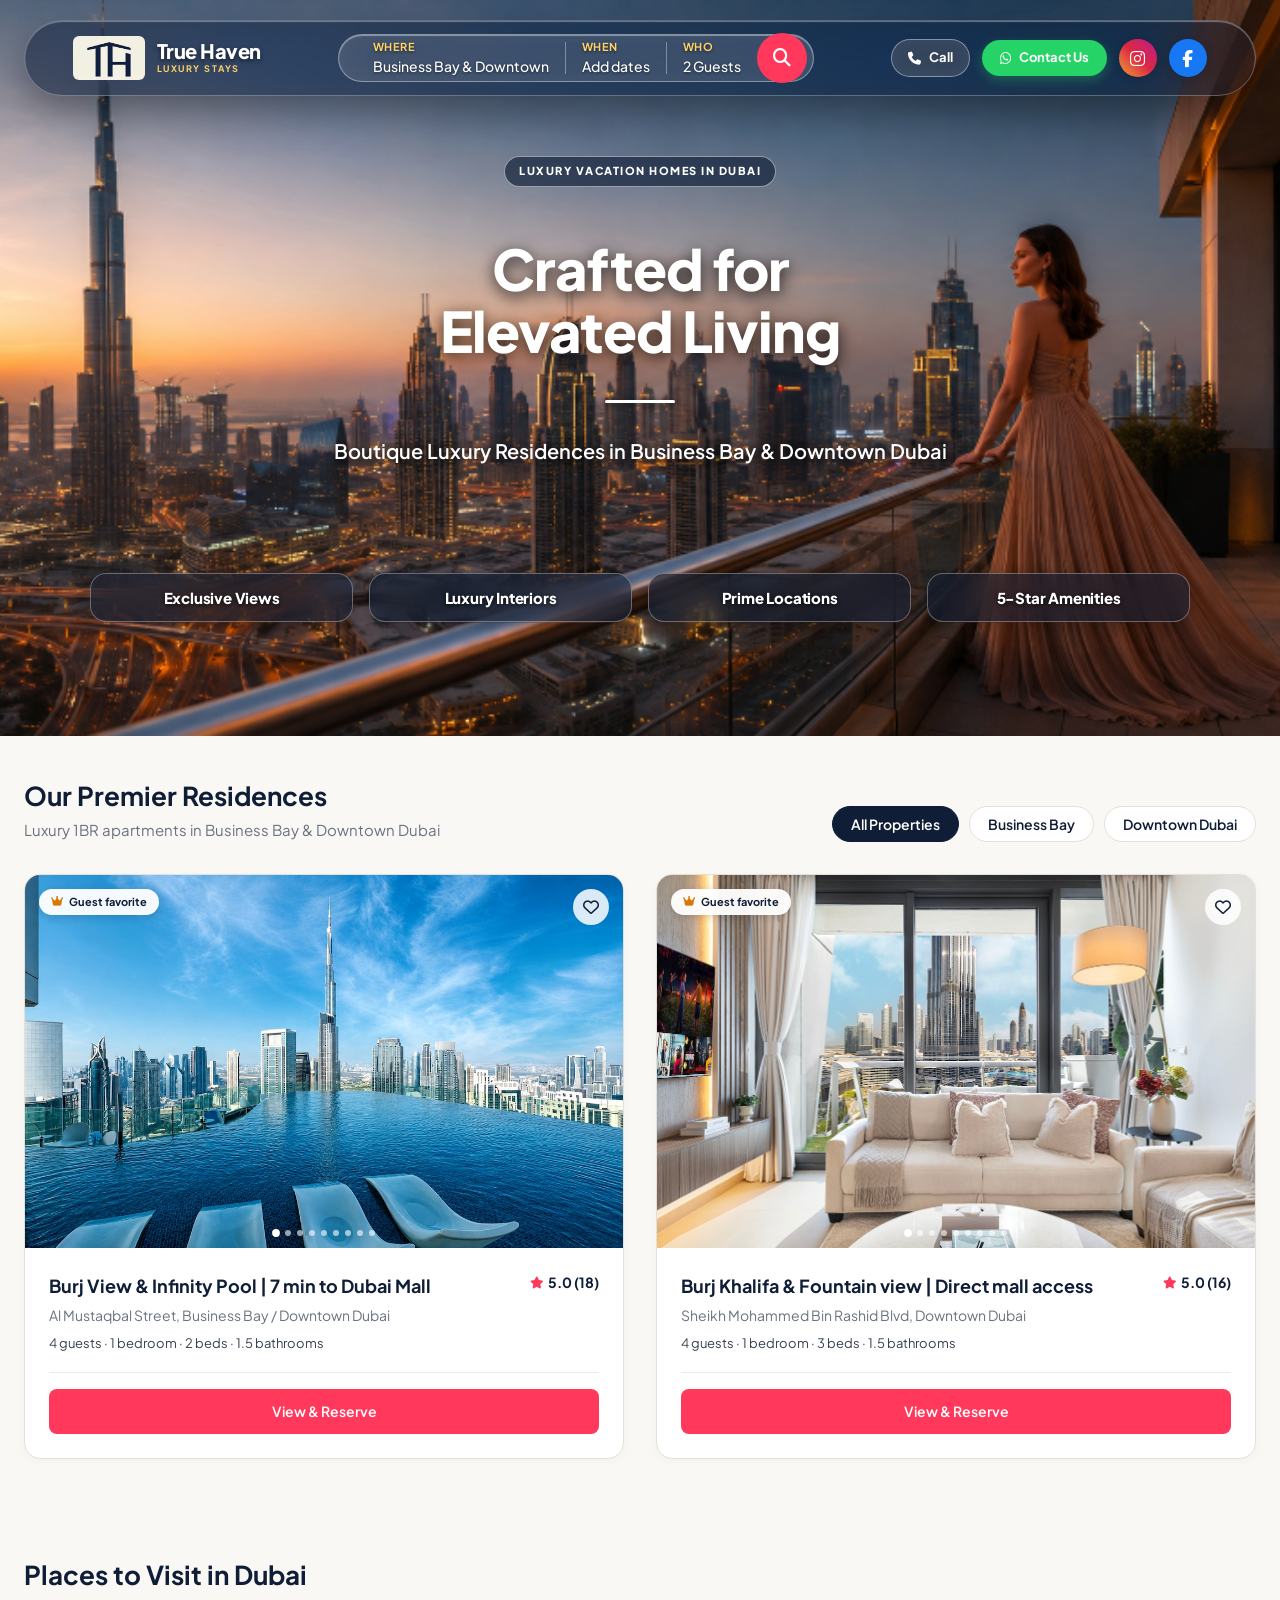
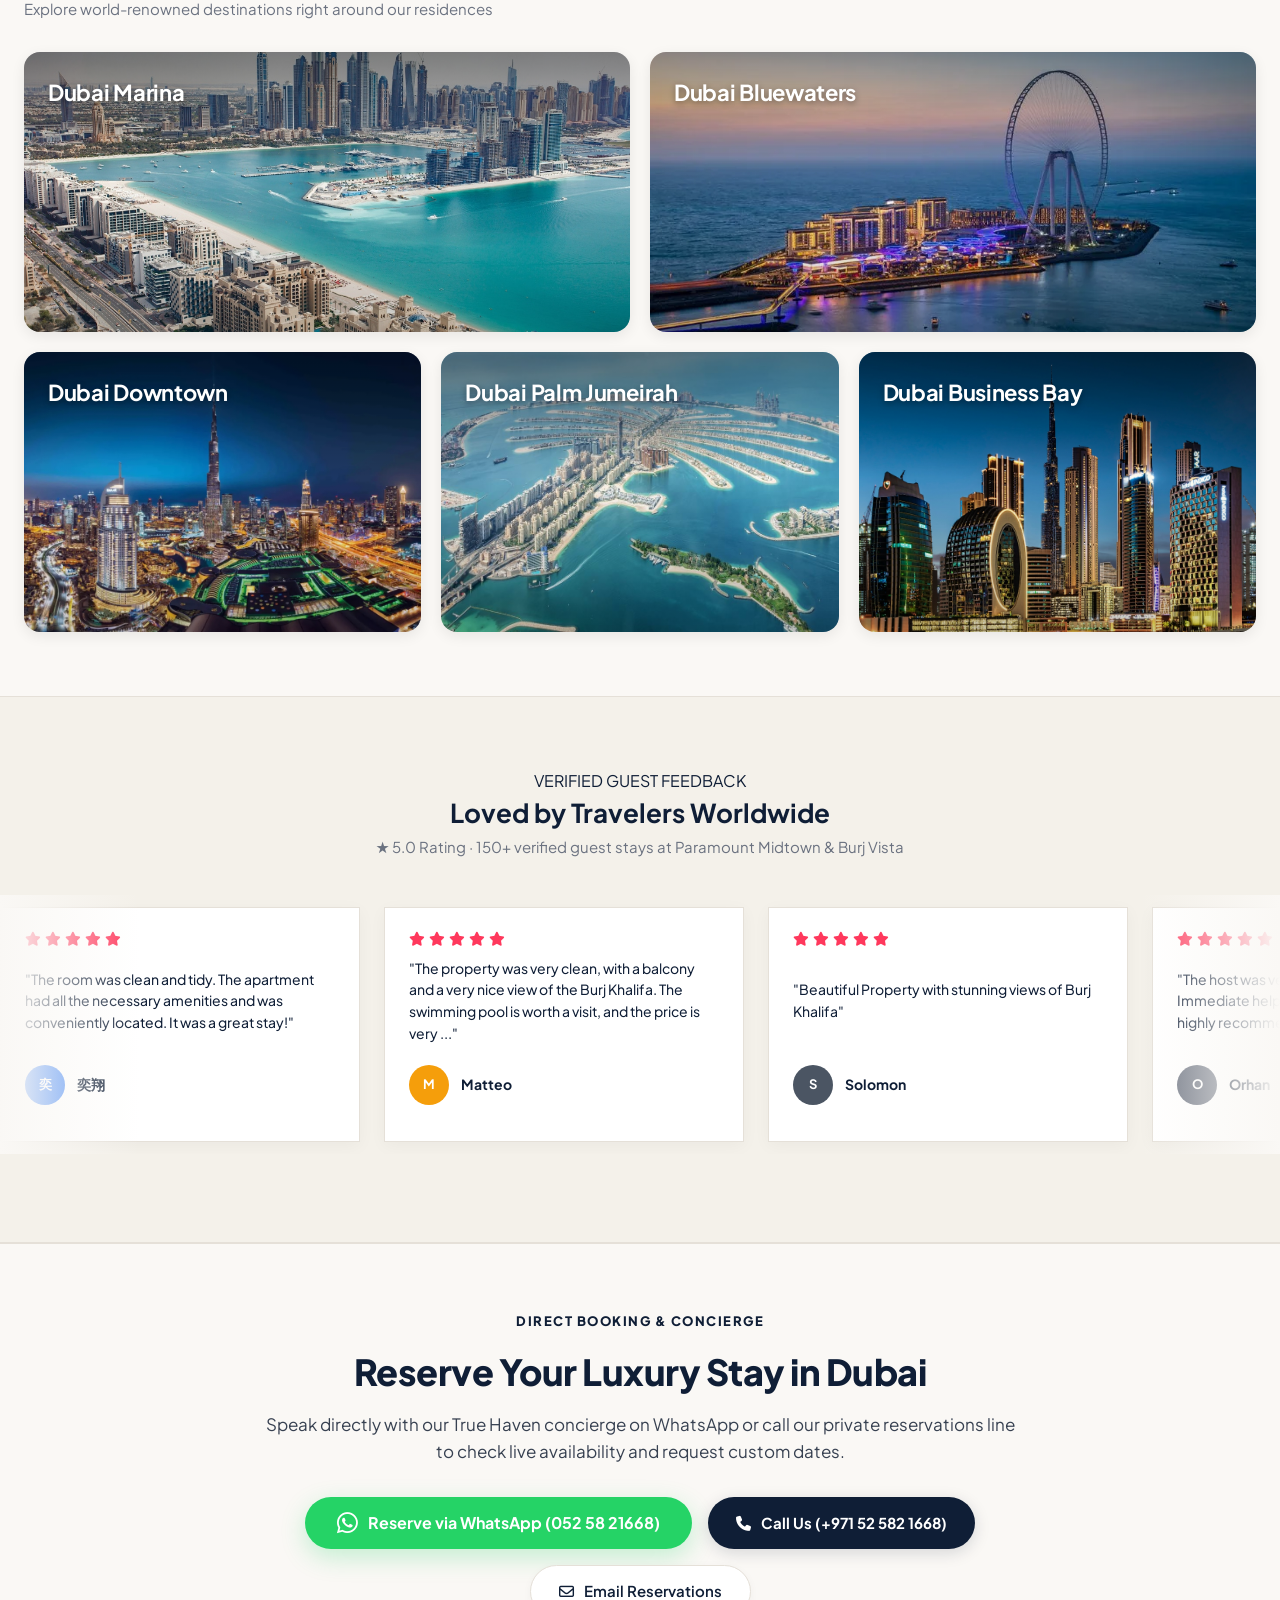
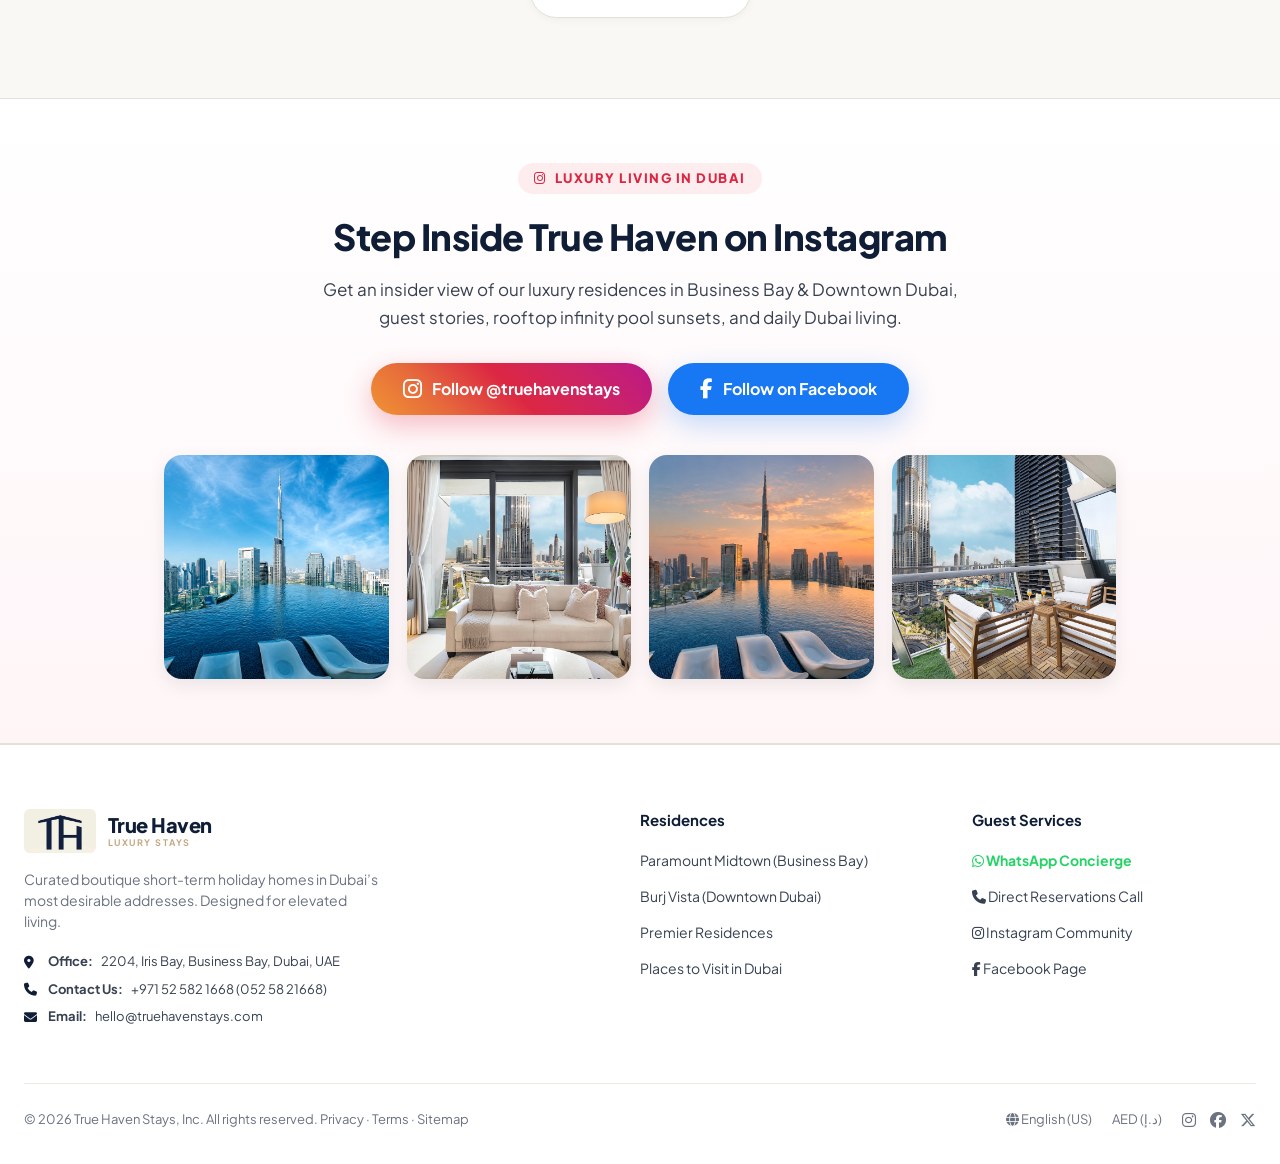
==== commit 1ad67386: "fix: resolve unclosed CSS media query and hide floating reviews modal and toast from bottom of page" ====
--- a/index.html
+++ b/index.html
@@ -5,8 +5,8 @@
     <meta name="viewport" content="width=device-width, initial-scale=1.0">
     <title>True Haven Stays | Curated Luxury Airbnb Rentals in Dubai</title>
     <!-- Leaflet CSS & JS for Interactive Map -->
-    <link rel="stylesheet" href="https://unpkg.com/leaflet@1.9.4/dist/leaflet.css" integrity="sha256-p4NxAoJBhIIN+hmNHrzRCf9tD/miZyoHS5obTRR9BMY=" crossorigin="" />
-    <script src="https://unpkg.com/leaflet@1.9.4/dist/leaflet.js" integrity="sha256-20nQCchB9co0qIjJZRGuk2/Z9VM+kNiyxNV1lvTlZBo=" crossorigin=""></script>
+    <link rel="stylesheet" href="https://cdnjs.cloudflare.com/ajax/libs/leaflet/1.9.4/leaflet.min.css" />
+    <script src="https://cdnjs.cloudflare.com/ajax/libs/leaflet/1.9.4/leaflet.min.js"></script>
     <meta name="description" content="Book 5-star luxury 1BHK vacation rentals in Downtown Dubai & Business Bay. Featuring rooftop infinity pool at Paramount Midtown & direct Burj Khalifa views at Burj Vista.">
     
     <!-- Fonts: Plus Jakarta Sans & Inter for Airbnb Cereal aesthetic -->
@@ -943,6 +943,6 @@
 
     <!-- JavaScript -->
     <script src="script.js"></script>
-<div id="truehavenToast" class="truehaven-toast"><i class="fa-solid fa-check"></i> <span id="toastMsg">Link copied to clipboard</span></div>
+<div id="truehavenToast" class="truehaven-toast" style="display: none;"><i class="fa-solid fa-check"></i> <span id="toastMsg"></span></div>
 </body>
 </html>
--- a/styles.css
+++ b/styles.css
@@ -2715,6 +2715,7 @@
         padding: 13px 26px;
         border-radius: 8px;
         font-weight: 700;
+    }
 }
 
 @media (max-width: 768px) {
@@ -3451,15 +3452,23 @@
 
 /* Reviews Modal Overlay */
 .reviews-modal-overlay {
-    position: fixed;
-    inset: 0;
-    background: rgba(0, 0, 0, 0.6);
-    backdrop-filter: blur(4px);
-    z-index: 99999;
+    position: fixed !important;
+    inset: 0 !important;
+    top: 0 !important;
+    left: 0 !important;
+    right: 0 !important;
+    bottom: 0 !important;
+    width: 100vw !important;
+    height: 100vh !important;
+    background: rgba(0, 0, 0, 0.6) !important;
+    backdrop-filter: blur(4px) !important;
+    -webkit-backdrop-filter: blur(4px) !important;
+    z-index: 999999 !important;
     display: none;
-    align-items: center;
-    justify-content: center;
-    padding: 20px;
+    align-items: center !important;
+    justify-content: center !important;
+    padding: 20px !important;
+    box-sizing: border-box !important;
 }
 
 /* Interactive Leaflet Map Styling */
@@ -3469,39 +3478,50 @@
     border-top: 1px solid #EBEBEB;
 }
 
-#propertyMap {
+#propertyMap, #propertyMapWrap {
     width: 100%;
-    height: 420px;
-    border-radius: 20px;
+    height: 440px;
+    border-radius: 16px;
     overflow: hidden;
-    margin-top: 20px;
     box-shadow: 0 4px 16px rgba(0, 0, 0, 0.08);
-    border: 1px solid #E5E0D8;
-    z-index: 1;
+    border: 1px solid #DDDDDD;
+    position: relative;
+}
+
+#propertyMapIframe {
+    width: 100%;
+    height: 100%;
+    border: 0;
+    display: block;
 }
 
 /* Toast Notification for Link Copy */
 .truehaven-toast {
-    position: fixed;
-    bottom: 32px;
-    left: 50%;
-    transform: translateX(-50%) translateY(100px);
-    background: #0F1E36;
-    color: #FFFFFF;
-    padding: 12px 24px;
-    border-radius: 999px;
-    font-size: 14px;
-    font-weight: 700;
-    box-shadow: 0 8px 24px rgba(0,0,0,0.25);
-    z-index: 100000;
-    transition: transform 0.3s cubic-bezier(0.25, 1, 0.5, 1);
-    display: flex;
-    align-items: center;
-    gap: 8px;
+    position: fixed !important;
+    bottom: 32px !important;
+    left: 50% !important;
+    transform: translateX(-50%) translateY(100px) !important;
+    background: #0F1E36 !important;
+    color: #FFFFFF !important;
+    padding: 12px 24px !important;
+    border-radius: 999px !important;
+    font-size: 14px !important;
+    font-weight: 700 !important;
+    box-shadow: 0 8px 24px rgba(0,0,0,0.25) !important;
+    z-index: 100000 !important;
+    transition: transform 0.3s cubic-bezier(0.25, 1, 0.5, 1), opacity 0.3s ease !important;
+    display: none;
+    align-items: center !important;
+    gap: 8px !important;
+    pointer-events: none !important;
+    opacity: 0 !important;
 }
 
 .truehaven-toast.show {
-    transform: translateX(-50%) translateY(0);
+    transform: translateX(-50%) translateY(0) !important;
+    opacity: 1 !important;
+    pointer-events: auto !important;
+    display: flex !important;
 }
 
 /* Airbnb Exact Layout Match Additions */
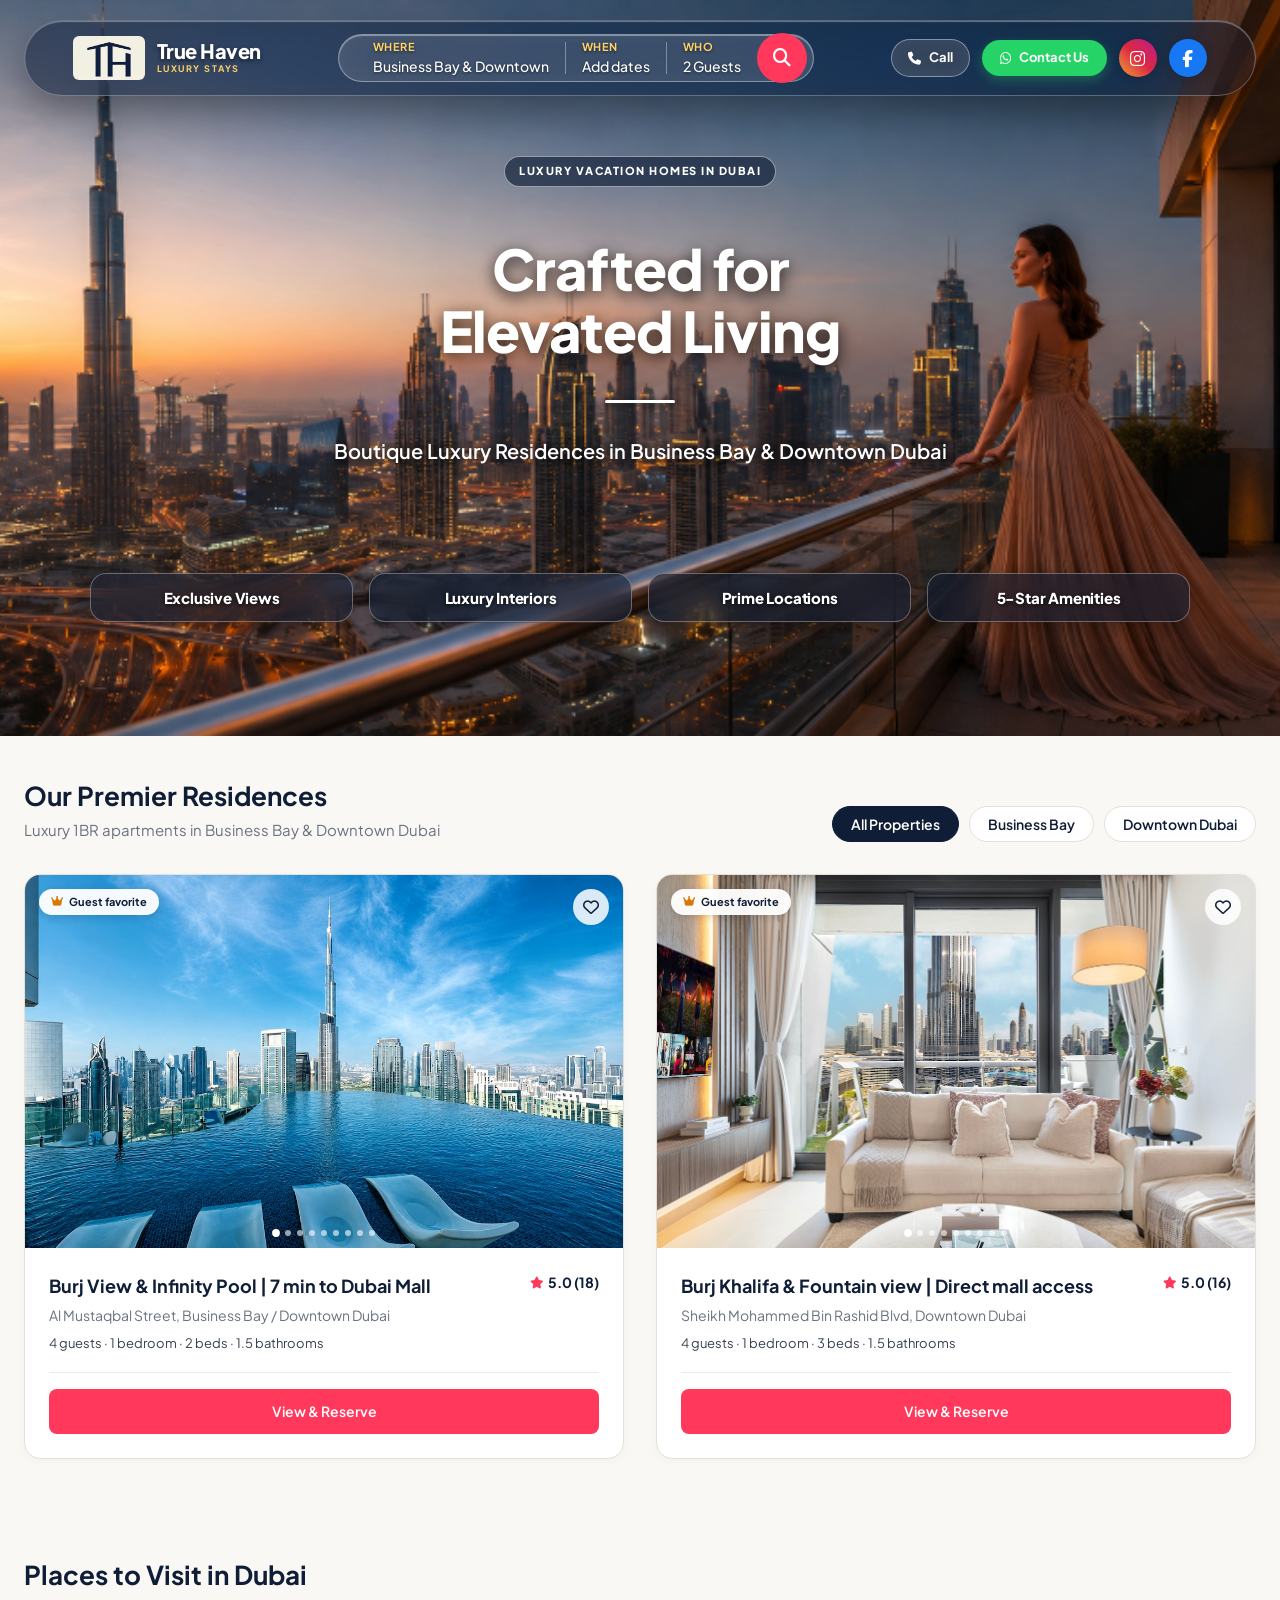
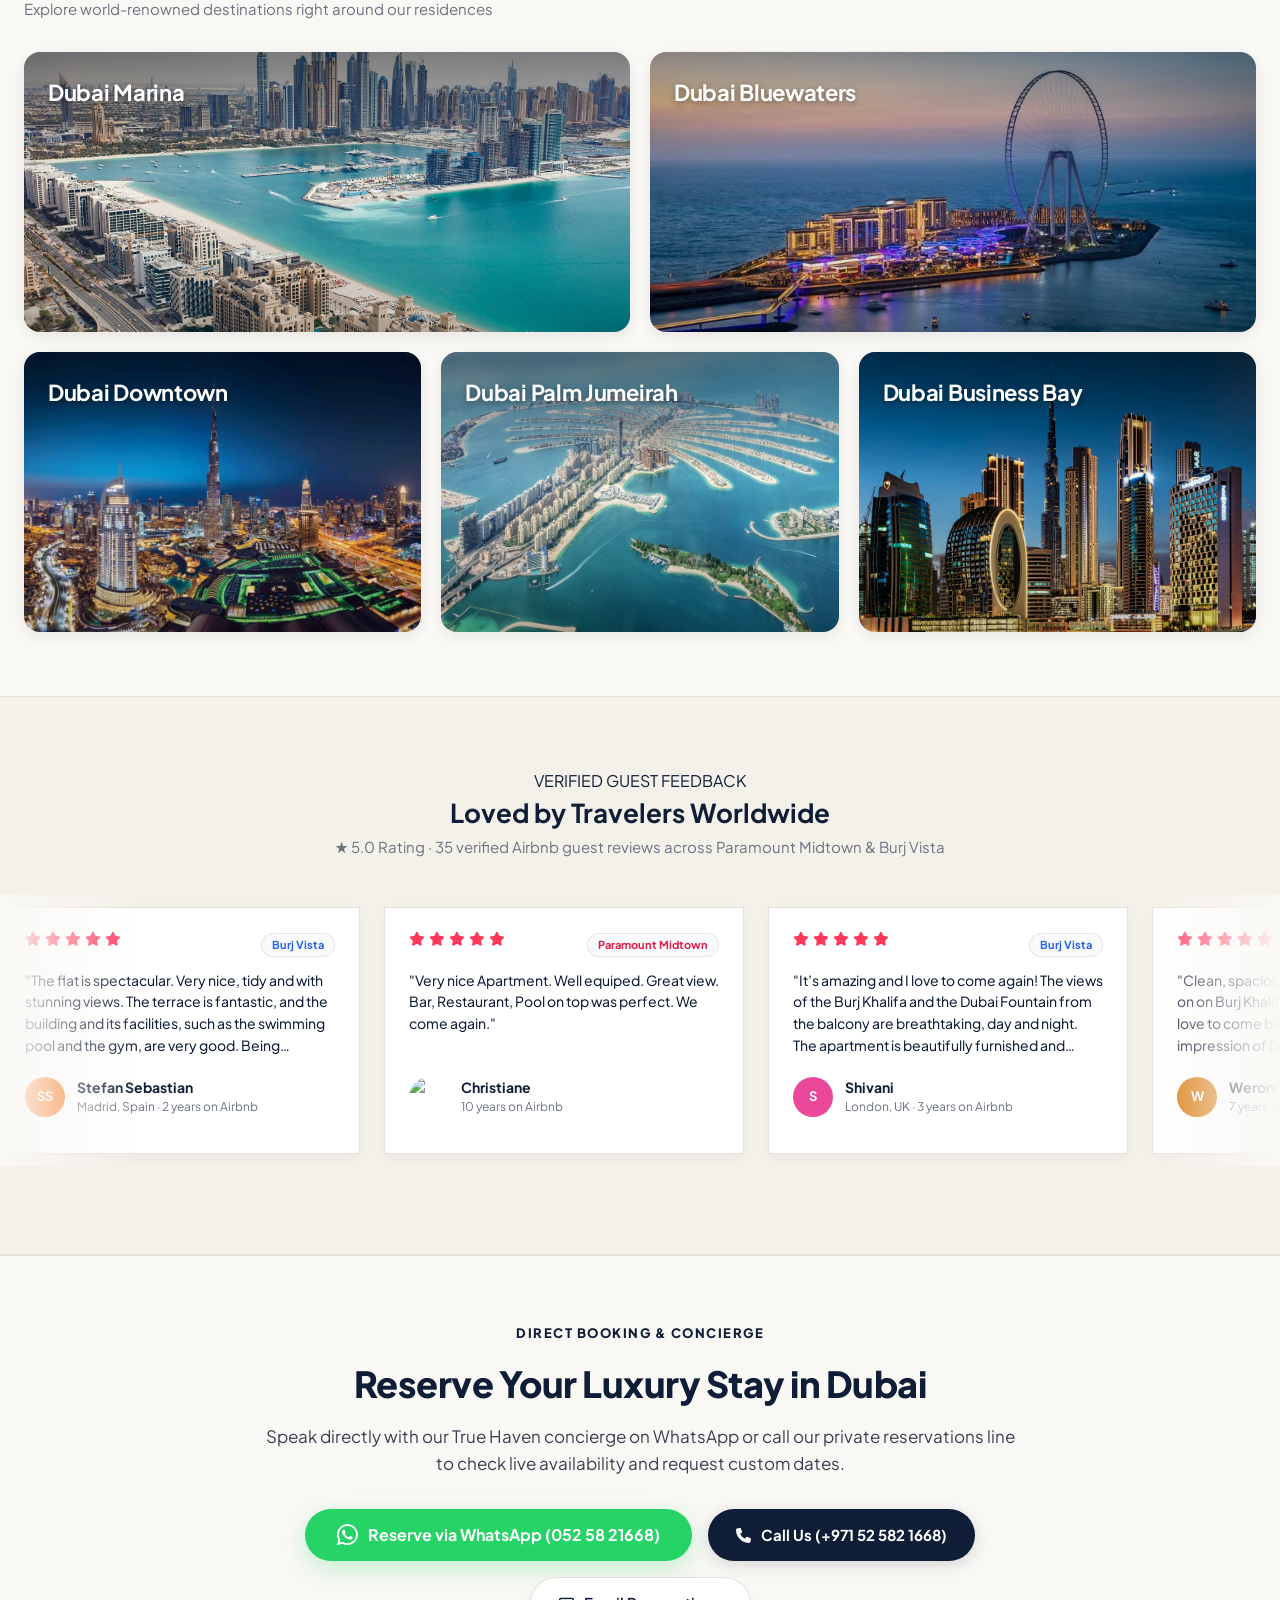
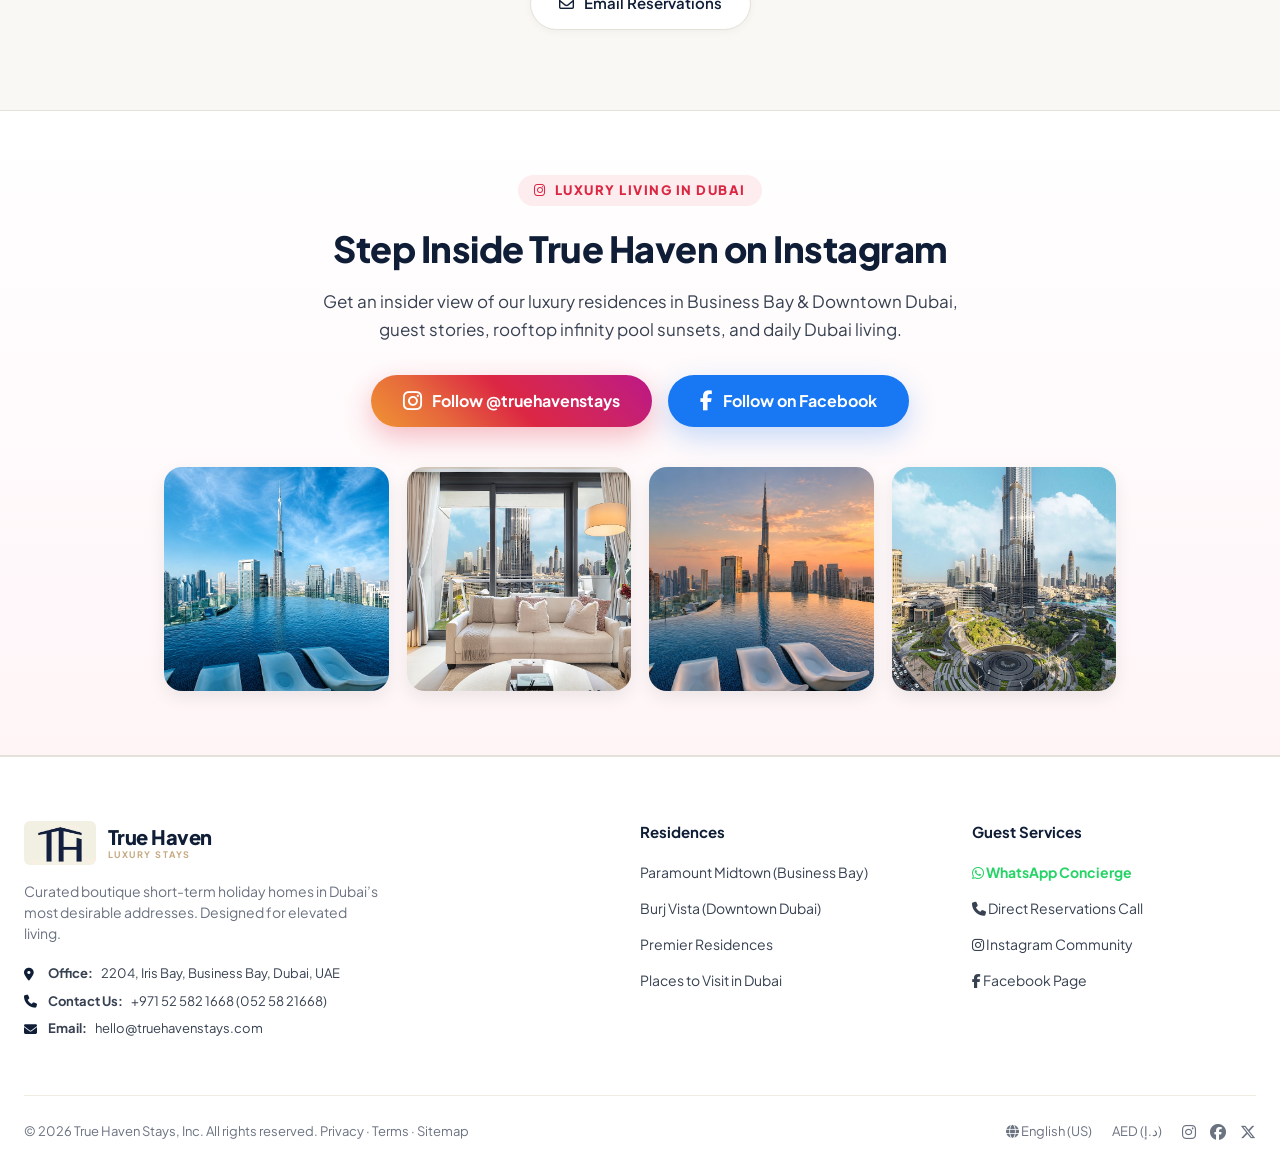
==== commit fdd07541: "feat: replace placeholder reviews with combined real Airbnb guest reviews from Paramount Midtown and" ====
--- a/index.html
+++ b/index.html
@@ -466,7 +466,7 @@
                 <div>
                     <span class="badge-pill">VERIFIED GUEST FEEDBACK</span>
                     <h2 class="section-headline">Loved by Travelers Worldwide</h2>
-                    <p class="section-sub">★ 5.0 Rating · 150+ verified guest stays at Paramount Midtown & Burj Vista</p>
+                    <p class="section-sub">★ 5.0 Rating · 35 verified Airbnb guest reviews across Paramount Midtown & Burj Vista</p>
                 </div>
             </div>
         </div>
@@ -474,190 +474,1548 @@
         <!-- Marquee Track Container -->
         <div class="marquee-container">
             <div class="marquee-track">
-
-                <!-- REVIEW CARD 1 -->
-                <div class="review-card">
-                    <div class="card-stars"><i class="fa-solid fa-star"></i><i class="fa-solid fa-star"></i><i class="fa-solid fa-star"></i><i class="fa-solid fa-star"></i><i class="fa-solid fa-star"></i></div>
-                    <p class="review-quote">"The room was clean and tidy. The apartment had all the necessary amenities and was conveniently located. It was a great stay!"</p>
-                    <div class="review-author">
-                        <div class="author-avatar" style="background: #3B82F6;">奕</div>
-                        <div>
-                            <div class="author-name">奕翔</div>
-                        </div>
-                    </div>
-                    </div>
-                <!-- REVIEW CARD 2 -->
-                <div class="review-card">
-                    <div class="card-stars"><i class="fa-solid fa-star"></i><i class="fa-solid fa-star"></i><i class="fa-solid fa-star"></i><i class="fa-solid fa-star"></i><i class="fa-solid fa-star"></i></div>
-                    <p class="review-quote">"The property was very clean, with a balcony and a very nice view of the Burj Khalifa. The swimming pool is worth a visit, and the price is very ..."</p>
-                    <div class="review-author">
-                        <div class="author-avatar" style="background: #F59E0B;">M</div>
+                <div class="review-card">
+                    <div>
+                        <div style="display: flex; justify-content: space-between; align-items: center; margin-bottom: 12px;">
+                            <div class="card-stars">
+                                <i class="fa-solid fa-star"></i>
+                                <i class="fa-solid fa-star"></i>
+                                <i class="fa-solid fa-star"></i>
+                                <i class="fa-solid fa-star"></i>
+                                <i class="fa-solid fa-star"></i>
+                            </div>
+                            <span class="property-tag" style="font-size: 11px; font-weight: 700; background: #F8FAFC; color: #2563EB; border: 1px solid rgba(0,0,0,0.08); border-radius: 999px; padding: 3px 10px;">Burj Vista</span>
+                        </div>
+                        <p class="review-quote">"The flat is spectacular. Very nice, tidy and with stunning views. The terrace is fantastic, and the building and its facilities, such as the swimming pool and the gym, are very good. Being connected directly to Dubai Mall through the air-conditioned bridge was unbeatable during our stay."</p>
+                    </div>
+                    <div class="review-author">
+                        <div class="author-avatar" style="width: 40px; height: 40px; border-radius: 50%; background: #F97316; color: #FFFFFF; font-weight: 700; display: flex; align-items: center; justify-content: center; font-size: 13px; flex-shrink: 0;">SS</div>
+                        <div>
+                            <div class="author-name">Stefan Sebastian</div>
+                            <div class="author-location">Madrid, Spain · 2 years on Airbnb</div>
+                        </div>
+                    </div>
+                </div>
+                <div class="review-card">
+                    <div>
+                        <div style="display: flex; justify-content: space-between; align-items: center; margin-bottom: 12px;">
+                            <div class="card-stars">
+                                <i class="fa-solid fa-star"></i>
+                                <i class="fa-solid fa-star"></i>
+                                <i class="fa-solid fa-star"></i>
+                                <i class="fa-solid fa-star"></i>
+                                <i class="fa-solid fa-star"></i>
+                            </div>
+                            <span class="property-tag" style="font-size: 11px; font-weight: 700; background: #F8FAFC; color: #E11D48; border: 1px solid rgba(0,0,0,0.08); border-radius: 999px; padding: 3px 10px;">Paramount Midtown</span>
+                        </div>
+                        <p class="review-quote">"Very nice Apartment. Well equiped. Great view. Bar, Restaurant, Pool on top was perfect. We come again."</p>
+                    </div>
+                    <div class="review-author">
+                        <img src="https://a0.muscache.com/im/pictures/user/93fb791c-e4d9-46b2-9f76-16cdaad22fa6.jpg?im_w=120" alt="Christiane" class="author-avatar" style="width: 40px; height: 40px; border-radius: 50%; object-fit: cover; flex-shrink: 0;">
+                        <div>
+                            <div class="author-name">Christiane</div>
+                            <div class="author-location">10 years on Airbnb</div>
+                        </div>
+                    </div>
+                </div>
+                <div class="review-card">
+                    <div>
+                        <div style="display: flex; justify-content: space-between; align-items: center; margin-bottom: 12px;">
+                            <div class="card-stars">
+                                <i class="fa-solid fa-star"></i>
+                                <i class="fa-solid fa-star"></i>
+                                <i class="fa-solid fa-star"></i>
+                                <i class="fa-solid fa-star"></i>
+                                <i class="fa-solid fa-star"></i>
+                            </div>
+                            <span class="property-tag" style="font-size: 11px; font-weight: 700; background: #F8FAFC; color: #2563EB; border: 1px solid rgba(0,0,0,0.08); border-radius: 999px; padding: 3px 10px;">Burj Vista</span>
+                        </div>
+                        <p class="review-quote">"It’s amazing and I love to come again! The views of the Burj Khalifa and the Dubai Fountain from the balcony are breathtaking, day and night. The apartment is beautifully furnished and sparkling clean."</p>
+                    </div>
+                    <div class="review-author">
+                        <div class="author-avatar" style="width: 40px; height: 40px; border-radius: 50%; background: #EC4899; color: #FFFFFF; font-weight: 700; display: flex; align-items: center; justify-content: center; font-size: 13px; flex-shrink: 0;">S</div>
+                        <div>
+                            <div class="author-name">Shivani</div>
+                            <div class="author-location">London, UK · 3 years on Airbnb</div>
+                        </div>
+                    </div>
+                </div>
+                <div class="review-card">
+                    <div>
+                        <div style="display: flex; justify-content: space-between; align-items: center; margin-bottom: 12px;">
+                            <div class="card-stars">
+                                <i class="fa-solid fa-star"></i>
+                                <i class="fa-solid fa-star"></i>
+                                <i class="fa-solid fa-star"></i>
+                                <i class="fa-solid fa-star"></i>
+                                <i class="fa-solid fa-star"></i>
+                            </div>
+                            <span class="property-tag" style="font-size: 11px; font-weight: 700; background: #F8FAFC; color: #E11D48; border: 1px solid rgba(0,0,0,0.08); border-radius: 999px; padding: 3px 10px;">Paramount Midtown</span>
+                        </div>
+                        <p class="review-quote">"Clean, spacious and elegant with special view on on Burj Khalifa from 58 th floor !! We would love to come back ! It was a perfect first impression of Dubai for my mum stay. Thank you Prince for quick responses and clear instructions ☺️ Perfect stay ❤️ The building has beautiful 180* pool on the 64th floor (something like aura sky pool but for business bay) sometimes very busy"</p>
+                    </div>
+                    <div class="review-author">
+                        <div class="author-avatar" style="width: 40px; height: 40px; border-radius: 50%; background: #D97706; color: #FFFFFF; font-weight: 700; display: flex; align-items: center; justify-content: center; font-size: 13px; flex-shrink: 0;">W</div>
+                        <div>
+                            <div class="author-name">Weronika</div>
+                            <div class="author-location">7 years on Airbnb</div>
+                        </div>
+                    </div>
+                </div>
+                <div class="review-card">
+                    <div>
+                        <div style="display: flex; justify-content: space-between; align-items: center; margin-bottom: 12px;">
+                            <div class="card-stars">
+                                <i class="fa-solid fa-star"></i>
+                                <i class="fa-solid fa-star"></i>
+                                <i class="fa-solid fa-star"></i>
+                                <i class="fa-solid fa-star"></i>
+                                <i class="fa-solid fa-star"></i>
+                            </div>
+                            <span class="property-tag" style="font-size: 11px; font-weight: 700; background: #F8FAFC; color: #2563EB; border: 1px solid rgba(0,0,0,0.08); border-radius: 999px; padding: 3px 10px;">Burj Vista</span>
+                        </div>
+                        <p class="review-quote">"Very kind host, can make things happen just like that! Check-in was seamless, the building has world-class amenities, and having a direct indoor walkway to Dubai Mall and the metro made getting around effortless."</p>
+                    </div>
+                    <div class="review-author">
+                        <div class="author-avatar" style="width: 40px; height: 40px; border-radius: 50%; background: #EF4444; color: #FFFFFF; font-weight: 700; display: flex; align-items: center; justify-content: center; font-size: 13px; flex-shrink: 0;">P</div>
+                        <div>
+                            <div class="author-name">Pedram</div>
+                            <div class="author-location">Amsterdam, Netherlands · 5 years on Airbnb</div>
+                        </div>
+                    </div>
+                </div>
+                <div class="review-card">
+                    <div>
+                        <div style="display: flex; justify-content: space-between; align-items: center; margin-bottom: 12px;">
+                            <div class="card-stars">
+                                <i class="fa-solid fa-star"></i>
+                                <i class="fa-solid fa-star"></i>
+                                <i class="fa-solid fa-star"></i>
+                                <i class="fa-solid fa-star"></i>
+                                <i class="fa-solid fa-star"></i>
+                            </div>
+                            <span class="property-tag" style="font-size: 11px; font-weight: 700; background: #F8FAFC; color: #E11D48; border: 1px solid rgba(0,0,0,0.08); border-radius: 999px; padding: 3px 10px;">Paramount Midtown</span>
+                        </div>
+                        <p class="review-quote">"We rented the apartment for three nights and were absolutely delighted! Everything was simply great: The apartment was very clean, cozy and very well equipped. We felt comfortable from the very first moment. The stay was really great, and we would come back anytime. Thank you so much for the wonderful time! Highly recommended! ⭐⭐⭐⭐⭐"</p>
+                    </div>
+                    <div class="review-author">
+                        <div class="author-avatar" style="width: 40px; height: 40px; border-radius: 50%; background: #2563EB; color: #FFFFFF; font-weight: 700; display: flex; align-items: center; justify-content: center; font-size: 13px; flex-shrink: 0;">M</div>
+                        <div>
+                            <div class="author-name">Merlinda</div>
+                            <div class="author-location">1 month on Airbnb</div>
+                        </div>
+                    </div>
+                </div>
+                <div class="review-card">
+                    <div>
+                        <div style="display: flex; justify-content: space-between; align-items: center; margin-bottom: 12px;">
+                            <div class="card-stars">
+                                <i class="fa-solid fa-star"></i>
+                                <i class="fa-solid fa-star"></i>
+                                <i class="fa-solid fa-star"></i>
+                                <i class="fa-solid fa-star"></i>
+                                <i class="fa-solid fa-star"></i>
+                            </div>
+                            <span class="property-tag" style="font-size: 11px; font-weight: 700; background: #F8FAFC; color: #2563EB; border: 1px solid rgba(0,0,0,0.08); border-radius: 999px; padding: 3px 10px;">Burj Vista</span>
+                        </div>
+                        <p class="review-quote">"Was a very good location in the heart of downtown Dubai, a view literally in front of Burj Khalifa. Super clean, modern, and high class building. Ruchi also was great with check in and check out accommodation. Highly recommend her and this stay!"</p>
+                    </div>
+                    <div class="review-author">
+                        <div class="author-avatar" style="width: 40px; height: 40px; border-radius: 50%; background: #8B5CF6; color: #FFFFFF; font-weight: 700; display: flex; align-items: center; justify-content: center; font-size: 13px; flex-shrink: 0;">A</div>
+                        <div>
+                            <div class="author-name">Aditya</div>
+                            <div class="author-location">Sammamish, Washington · 4 years on Airbnb</div>
+                        </div>
+                    </div>
+                </div>
+                <div class="review-card">
+                    <div>
+                        <div style="display: flex; justify-content: space-between; align-items: center; margin-bottom: 12px;">
+                            <div class="card-stars">
+                                <i class="fa-solid fa-star"></i>
+                                <i class="fa-solid fa-star"></i>
+                                <i class="fa-solid fa-star"></i>
+                                <i class="fa-solid fa-star"></i>
+                                <i class="fa-solid fa-star"></i>
+                            </div>
+                            <span class="property-tag" style="font-size: 11px; font-weight: 700; background: #F8FAFC; color: #E11D48; border: 1px solid rgba(0,0,0,0.08); border-radius: 999px; padding: 3px 10px;">Paramount Midtown</span>
+                        </div>
+                        <p class="review-quote">"This 1BHK was absolute perfection! The view of the Burj Khalifa is breathtaking, especially at night. Swimming in the rooftop pool with the skyline right in front of you was an amazing highlight. The kitchen is fully equipped with everything you need, and the place was spotless and modern. On top of that, the host was super approachable, helpful, and easy to communicate with throughout our stay. I am sad that I booked it for only 1 night. Would 100% stay here again and highly recommend it!"</p>
+                    </div>
+                    <div class="review-author">
+                        <div class="author-avatar" style="width: 40px; height: 40px; border-radius: 50%; background: #059669; color: #FFFFFF; font-weight: 700; display: flex; align-items: center; justify-content: center; font-size: 13px; flex-shrink: 0;">H</div>
+                        <div>
+                            <div class="author-name">Harish</div>
+                            <div class="author-location">8 years on Airbnb</div>
+                        </div>
+                    </div>
+                </div>
+                <div class="review-card">
+                    <div>
+                        <div style="display: flex; justify-content: space-between; align-items: center; margin-bottom: 12px;">
+                            <div class="card-stars">
+                                <i class="fa-solid fa-star"></i>
+                                <i class="fa-solid fa-star"></i>
+                                <i class="fa-solid fa-star"></i>
+                                <i class="fa-solid fa-star"></i>
+                                <i class="fa-solid fa-star"></i>
+                            </div>
+                            <span class="property-tag" style="font-size: 11px; font-weight: 700; background: #F8FAFC; color: #2563EB; border: 1px solid rgba(0,0,0,0.08); border-radius: 999px; padding: 3px 10px;">Burj Vista</span>
+                        </div>
+                        <p class="review-quote">"Incredible location and views. The apartment was spotless, well-decorated and had everything we needed. Waking up to the Burj Khalifa view from the living room is an unforgettable experience. 10/10."</p>
+                    </div>
+                    <div class="review-author">
+                        <div class="author-avatar" style="width: 40px; height: 40px; border-radius: 50%; background: #10B981; color: #FFFFFF; font-weight: 700; display: flex; align-items: center; justify-content: center; font-size: 13px; flex-shrink: 0;">F</div>
+                        <div>
+                            <div class="author-name">Felipe</div>
+                            <div class="author-location">Cali, Colombia · 4 years on Airbnb</div>
+                        </div>
+                    </div>
+                </div>
+                <div class="review-card">
+                    <div>
+                        <div style="display: flex; justify-content: space-between; align-items: center; margin-bottom: 12px;">
+                            <div class="card-stars">
+                                <i class="fa-solid fa-star"></i>
+                                <i class="fa-solid fa-star"></i>
+                                <i class="fa-solid fa-star"></i>
+                                <i class="fa-solid fa-star"></i>
+                                <i class="fa-solid fa-star"></i>
+                            </div>
+                            <span class="property-tag" style="font-size: 11px; font-weight: 700; background: #F8FAFC; color: #E11D48; border: 1px solid rgba(0,0,0,0.08); border-radius: 999px; padding: 3px 10px;">Paramount Midtown</span>
+                        </div>
+                        <p class="review-quote">"The view is absolutely beautiful, everything is so well-maintained, and the location is wonderful. Everything is very clean, and every little detail has been thoughtfully considered. I will definitely come back! ❤️"</p>
+                    </div>
+                    <div class="review-author">
+                        <div class="author-avatar" style="width: 40px; height: 40px; border-radius: 50%; background: #7C3AED; color: #FFFFFF; font-weight: 700; display: flex; align-items: center; justify-content: center; font-size: 13px; flex-shrink: 0;">G</div>
+                        <div>
+                            <div class="author-name">Goda</div>
+                            <div class="author-location">2 months on Airbnb</div>
+                        </div>
+                    </div>
+                </div>
+                <div class="review-card">
+                    <div>
+                        <div style="display: flex; justify-content: space-between; align-items: center; margin-bottom: 12px;">
+                            <div class="card-stars">
+                                <i class="fa-solid fa-star"></i>
+                                <i class="fa-solid fa-star"></i>
+                                <i class="fa-solid fa-star"></i>
+                                <i class="fa-solid fa-star"></i>
+                                <i class="fa-solid fa-star"></i>
+                            </div>
+                            <span class="property-tag" style="font-size: 11px; font-weight: 700; background: #F8FAFC; color: #2563EB; border: 1px solid rgba(0,0,0,0.08); border-radius: 999px; padding: 3px 10px;">Burj Vista</span>
+                        </div>
+                        <p class="review-quote">"رائع جداً - An outstanding residence. Luxury furniture, full privacy, and fast communication with the host. Direct mall bridge access was super convenient for shopping and dining."</p>
+                    </div>
+                    <div class="review-author">
+                        <div class="author-avatar" style="width: 40px; height: 40px; border-radius: 50%; background: #7C3AED; color: #FFFFFF; font-weight: 700; display: flex; align-items: center; justify-content: center; font-size: 13px; flex-shrink: 0;">N</div>
+                        <div>
+                            <div class="author-name">Nawaf</div>
+                            <div class="author-location">Riyadh, Saudi Arabia · 6 years on Airbnb</div>
+                        </div>
+                    </div>
+                </div>
+                <div class="review-card">
+                    <div>
+                        <div style="display: flex; justify-content: space-between; align-items: center; margin-bottom: 12px;">
+                            <div class="card-stars">
+                                <i class="fa-solid fa-star"></i>
+                                <i class="fa-solid fa-star"></i>
+                                <i class="fa-solid fa-star"></i>
+                                <i class="fa-solid fa-star"></i>
+                                <i class="fa-solid fa-star"></i>
+                            </div>
+                            <span class="property-tag" style="font-size: 11px; font-weight: 700; background: #F8FAFC; color: #E11D48; border: 1px solid rgba(0,0,0,0.08); border-radius: 999px; padding: 3px 10px;">Paramount Midtown</span>
+                        </div>
+                        <p class="review-quote">"The stay was wonderful, and the hosts Prince & Ruchi were helpful and responsive. The place is worth the price. Thank you very much."</p>
+                    </div>
+                    <div class="review-author">
+                        <div class="author-avatar" style="width: 40px; height: 40px; border-radius: 50%; background: #DC2626; color: #FFFFFF; font-weight: 700; display: flex; align-items: center; justify-content: center; font-size: 13px; flex-shrink: 0;">A</div>
+                        <div>
+                            <div class="author-name">Ahmed Enad</div>
+                            <div class="author-location">1 month on Airbnb</div>
+                        </div>
+                    </div>
+                </div>
+                <div class="review-card">
+                    <div>
+                        <div style="display: flex; justify-content: space-between; align-items: center; margin-bottom: 12px;">
+                            <div class="card-stars">
+                                <i class="fa-solid fa-star"></i>
+                                <i class="fa-solid fa-star"></i>
+                                <i class="fa-solid fa-star"></i>
+                                <i class="fa-solid fa-star"></i>
+                                <i class="fa-solid fa-star"></i>
+                            </div>
+                            <span class="property-tag" style="font-size: 11px; font-weight: 700; background: #F8FAFC; color: #2563EB; border: 1px solid rgba(0,0,0,0.08); border-radius: 999px; padding: 3px 10px;">Burj Vista</span>
+                        </div>
+                        <p class="review-quote">"The view from this balcony is something you will never forget. You have front row seats to the Dubai Fountain shows every evening without the crowds! Truly magical."</p>
+                    </div>
+                    <div class="review-author">
+                        <div class="author-avatar" style="width: 40px; height: 40px; border-radius: 50%; background: #EC4899; color: #FFFFFF; font-weight: 700; display: flex; align-items: center; justify-content: center; font-size: 13px; flex-shrink: 0;">M</div>
+                        <div>
+                            <div class="author-name">Maya</div>
+                            <div class="author-location">Paris, France · 3 years on Airbnb</div>
+                        </div>
+                    </div>
+                </div>
+                <div class="review-card">
+                    <div>
+                        <div style="display: flex; justify-content: space-between; align-items: center; margin-bottom: 12px;">
+                            <div class="card-stars">
+                                <i class="fa-solid fa-star"></i>
+                                <i class="fa-solid fa-star"></i>
+                                <i class="fa-solid fa-star"></i>
+                                <i class="fa-solid fa-star"></i>
+                                <i class="fa-solid fa-star"></i>
+                            </div>
+                            <span class="property-tag" style="font-size: 11px; font-weight: 700; background: #F8FAFC; color: #E11D48; border: 1px solid rgba(0,0,0,0.08); border-radius: 999px; padding: 3px 10px;">Paramount Midtown</span>
+                        </div>
+                        <p class="review-quote">"Great location! The property was clean, modern, and well-maintained. The host was extremely responsive and quick to answer any questions. Overall, a wonderful experience, and I would definitely recommend staying here!"</p>
+                    </div>
+                    <div class="review-author">
+                        <div class="author-avatar" style="width: 40px; height: 40px; border-radius: 50%; background: #0284C7; color: #FFFFFF; font-weight: 700; display: flex; align-items: center; justify-content: center; font-size: 13px; flex-shrink: 0;">S</div>
+                        <div>
+                            <div class="author-name">Shana</div>
+                            <div class="author-location">Houston, Texas</div>
+                        </div>
+                    </div>
+                </div>
+                <div class="review-card">
+                    <div>
+                        <div style="display: flex; justify-content: space-between; align-items: center; margin-bottom: 12px;">
+                            <div class="card-stars">
+                                <i class="fa-solid fa-star"></i>
+                                <i class="fa-solid fa-star"></i>
+                                <i class="fa-solid fa-star"></i>
+                                <i class="fa-solid fa-star"></i>
+                                <i class="fa-solid fa-star"></i>
+                            </div>
+                            <span class="property-tag" style="font-size: 11px; font-weight: 700; background: #F8FAFC; color: #2563EB; border: 1px solid rgba(0,0,0,0.08); border-radius: 999px; padding: 3px 10px;">Burj Vista</span>
+                        </div>
+                        <p class="review-quote">"Ruchi is a true Superhost. Check-in was effortless, the apartment was pristine, and the skybridge connection to Dubai Mall was a lifesaver in the afternoon heat."</p>
+                    </div>
+                    <div class="review-author">
+                        <div class="author-avatar" style="width: 40px; height: 40px; border-radius: 50%; background: #0284C7; color: #FFFFFF; font-weight: 700; display: flex; align-items: center; justify-content: center; font-size: 13px; flex-shrink: 0;">K</div>
+                        <div>
+                            <div class="author-name">Kenneth</div>
+                            <div class="author-location">New York, USA · 5 years on Airbnb</div>
+                        </div>
+                    </div>
+                </div>
+                <div class="review-card">
+                    <div>
+                        <div style="display: flex; justify-content: space-between; align-items: center; margin-bottom: 12px;">
+                            <div class="card-stars">
+                                <i class="fa-solid fa-star"></i>
+                                <i class="fa-solid fa-star"></i>
+                                <i class="fa-solid fa-star"></i>
+                                <i class="fa-solid fa-star"></i>
+                                <i class="fa-solid fa-star"></i>
+                            </div>
+                            <span class="property-tag" style="font-size: 11px; font-weight: 700; background: #F8FAFC; color: #E11D48; border: 1px solid rgba(0,0,0,0.08); border-radius: 999px; padding: 3px 10px;">Paramount Midtown</span>
+                        </div>
+                        <p class="review-quote">"The stay was excellent. Great location. Everything was clean in the accommodation and once again exceeded our expectations. We'd love to come back."</p>
+                    </div>
+                    <div class="review-author">
+                        <div class="author-avatar" style="width: 40px; height: 40px; border-radius: 50%; background: #4F46E5; color: #FFFFFF; font-weight: 700; display: flex; align-items: center; justify-content: center; font-size: 13px; flex-shrink: 0;">B</div>
+                        <div>
+                            <div class="author-name">Berkay</div>
+                            <div class="author-location">2 years on Airbnb</div>
+                        </div>
+                    </div>
+                </div>
+                <div class="review-card">
+                    <div>
+                        <div style="display: flex; justify-content: space-between; align-items: center; margin-bottom: 12px;">
+                            <div class="card-stars">
+                                <i class="fa-solid fa-star"></i>
+                                <i class="fa-solid fa-star"></i>
+                                <i class="fa-solid fa-star"></i>
+                                <i class="fa-solid fa-star"></i>
+                                <i class="fa-solid fa-star"></i>
+                            </div>
+                            <span class="property-tag" style="font-size: 11px; font-weight: 700; background: #F8FAFC; color: #2563EB; border: 1px solid rgba(0,0,0,0.08); border-radius: 999px; padding: 3px 10px;">Burj Vista</span>
+                        </div>
+                        <p class="review-quote">"Best location in Downtown Dubai by far! Stepping onto the balcony and looking straight at the Burj Khalifa is breathtaking. Beds were exceptionally comfortable."</p>
+                    </div>
+                    <div class="review-author">
+                        <div class="author-avatar" style="width: 40px; height: 40px; border-radius: 50%; background: #D97706; color: #FFFFFF; font-weight: 700; display: flex; align-items: center; justify-content: center; font-size: 13px; flex-shrink: 0;">A</div>
+                        <div>
+                            <div class="author-name">Ananya</div>
+                            <div class="author-location">New Delhi, India · 4 years on Airbnb</div>
+                        </div>
+                    </div>
+                </div>
+                <div class="review-card">
+                    <div>
+                        <div style="display: flex; justify-content: space-between; align-items: center; margin-bottom: 12px;">
+                            <div class="card-stars">
+                                <i class="fa-solid fa-star"></i>
+                                <i class="fa-solid fa-star"></i>
+                                <i class="fa-solid fa-star"></i>
+                                <i class="fa-solid fa-star"></i>
+                                <i class="fa-solid fa-star"></i>
+                            </div>
+                            <span class="property-tag" style="font-size: 11px; font-weight: 700; background: #F8FAFC; color: #E11D48; border: 1px solid rgba(0,0,0,0.08); border-radius: 999px; padding: 3px 10px;">Paramount Midtown</span>
+                        </div>
+                        <p class="review-quote">"10/10 clean and spacious! Great view"</p>
+                    </div>
+                    <div class="review-author">
+                        <div class="author-avatar" style="width: 40px; height: 40px; border-radius: 50%; background: #0D9488; color: #FFFFFF; font-weight: 700; display: flex; align-items: center; justify-content: center; font-size: 13px; flex-shrink: 0;">B</div>
+                        <div>
+                            <div class="author-name">Blake</div>
+                            <div class="author-location">4 years on Airbnb</div>
+                        </div>
+                    </div>
+                </div>
+                <div class="review-card">
+                    <div>
+                        <div style="display: flex; justify-content: space-between; align-items: center; margin-bottom: 12px;">
+                            <div class="card-stars">
+                                <i class="fa-solid fa-star"></i>
+                                <i class="fa-solid fa-star"></i>
+                                <i class="fa-solid fa-star"></i>
+                                <i class="fa-solid fa-star"></i>
+                                <i class="fa-solid fa-star"></i>
+                            </div>
+                            <span class="property-tag" style="font-size: 11px; font-weight: 700; background: #F8FAFC; color: #2563EB; border: 1px solid rgba(0,0,0,0.08); border-radius: 999px; padding: 3px 10px;">Burj Vista</span>
+                        </div>
+                        <p class="review-quote">"Everything was top notch. High speed wifi, smart TVs, luxury linens, and the building pool has a wonderful view of the city. Will definitely stay here again."</p>
+                    </div>
+                    <div class="review-author">
+                        <div class="author-avatar" style="width: 40px; height: 40px; border-radius: 50%; background: #10B981; color: #FFFFFF; font-weight: 700; display: flex; align-items: center; justify-content: center; font-size: 13px; flex-shrink: 0;">L</div>
+                        <div>
+                            <div class="author-name">Lucas</div>
+                            <div class="author-location">São Paulo, Brazil · 3 years on Airbnb</div>
+                        </div>
+                    </div>
+                </div>
+                <div class="review-card">
+                    <div>
+                        <div style="display: flex; justify-content: space-between; align-items: center; margin-bottom: 12px;">
+                            <div class="card-stars">
+                                <i class="fa-solid fa-star"></i>
+                                <i class="fa-solid fa-star"></i>
+                                <i class="fa-solid fa-star"></i>
+                                <i class="fa-solid fa-star"></i>
+                                <i class="fa-solid fa-star"></i>
+                            </div>
+                            <span class="property-tag" style="font-size: 11px; font-weight: 700; background: #F8FAFC; color: #E11D48; border: 1px solid rgba(0,0,0,0.08); border-radius: 999px; padding: 3px 10px;">Paramount Midtown</span>
+                        </div>
+                        <p class="review-quote">"The room was clean and tidy. The apartment had all the necessary amenities and was conveniently located. It was a great stay!"</p>
+                    </div>
+                    <div class="review-author">
+                        <div class="author-avatar" style="width: 40px; height: 40px; border-radius: 50%; background: #3B82F6; color: #FFFFFF; font-weight: 700; display: flex; align-items: center; justify-content: center; font-size: 13px; flex-shrink: 0;">奕</div>
+                        <div>
+                            <div class="author-name">奕翔 (Yi Xiang)</div>
+                            <div class="author-location">5 years on Airbnb</div>
+                        </div>
+                    </div>
+                </div>
+                <div class="review-card">
+                    <div>
+                        <div style="display: flex; justify-content: space-between; align-items: center; margin-bottom: 12px;">
+                            <div class="card-stars">
+                                <i class="fa-solid fa-star"></i>
+                                <i class="fa-solid fa-star"></i>
+                                <i class="fa-solid fa-star"></i>
+                                <i class="fa-solid fa-star"></i>
+                                <i class="fa-solid fa-star"></i>
+                            </div>
+                            <span class="property-tag" style="font-size: 11px; font-weight: 700; background: #F8FAFC; color: #2563EB; border: 1px solid rgba(0,0,0,0.08); border-radius: 999px; padding: 3px 10px;">Burj Vista</span>
+                        </div>
+                        <p class="review-quote">"Spotless, spacious and flooded with natural light. The kitchen is fully equipped with high quality cookware. Ruchi answered our queries immediately."</p>
+                    </div>
+                    <div class="review-author">
+                        <div class="author-avatar" style="width: 40px; height: 40px; border-radius: 50%; background: #3B82F6; color: #FFFFFF; font-weight: 700; display: flex; align-items: center; justify-content: center; font-size: 13px; flex-shrink: 0;">H</div>
+                        <div>
+                            <div class="author-name">Hanna</div>
+                            <div class="author-location">Oslo, Norway · 6 years on Airbnb</div>
+                        </div>
+                    </div>
+                </div>
+                <div class="review-card">
+                    <div>
+                        <div style="display: flex; justify-content: space-between; align-items: center; margin-bottom: 12px;">
+                            <div class="card-stars">
+                                <i class="fa-solid fa-star"></i>
+                                <i class="fa-solid fa-star"></i>
+                                <i class="fa-solid fa-star"></i>
+                                <i class="fa-solid fa-star"></i>
+                                <i class="fa-solid fa-star"></i>
+                            </div>
+                            <span class="property-tag" style="font-size: 11px; font-weight: 700; background: #F8FAFC; color: #E11D48; border: 1px solid rgba(0,0,0,0.08); border-radius: 999px; padding: 3px 10px;">Paramount Midtown</span>
+                        </div>
+                        <p class="review-quote">"The place was very clean, with a balcony and a very nice view of the Burj Khalifa. The pool is worth a visit, and the price is very reasonable. I recommend it!"</p>
+                    </div>
+                    <div class="review-author">
+                        <div class="author-avatar" style="width: 40px; height: 40px; border-radius: 50%; background: #F97316; color: #FFFFFF; font-weight: 700; display: flex; align-items: center; justify-content: center; font-size: 13px; flex-shrink: 0;">M</div>
                         <div>
                             <div class="author-name">Matteo</div>
-                        </div>
-                    </div>
-                    </div>
-                <!-- REVIEW CARD 3 -->
-                <div class="review-card">
-                    <div class="card-stars"><i class="fa-solid fa-star"></i><i class="fa-solid fa-star"></i><i class="fa-solid fa-star"></i><i class="fa-solid fa-star"></i><i class="fa-solid fa-star"></i></div>
-                    <p class="review-quote">"Beautiful Property with stunning views of Burj Khalifa"</p>
-                    <div class="review-author">
-                        <div class="author-avatar" style="background: #4B5563;">S</div>
+                            <div class="author-location">Milan, Italy · 5 years on Airbnb</div>
+                        </div>
+                    </div>
+                </div>
+                <div class="review-card">
+                    <div>
+                        <div style="display: flex; justify-content: space-between; align-items: center; margin-bottom: 12px;">
+                            <div class="card-stars">
+                                <i class="fa-solid fa-star"></i>
+                                <i class="fa-solid fa-star"></i>
+                                <i class="fa-solid fa-star"></i>
+                                <i class="fa-solid fa-star"></i>
+                                <i class="fa-solid fa-star"></i>
+                            </div>
+                            <span class="property-tag" style="font-size: 11px; font-weight: 700; background: #F8FAFC; color: #2563EB; border: 1px solid rgba(0,0,0,0.08); border-radius: 999px; padding: 3px 10px;">Burj Vista</span>
+                        </div>
+                        <p class="review-quote">"Booked this for visiting family and they were blown away. The location cannot be beaten—literally connected to Dubai Mall and Metro. Five stars!"</p>
+                    </div>
+                    <div class="review-author">
+                        <div class="author-avatar" style="width: 40px; height: 40px; border-radius: 50%; background: #6366F1; color: #FFFFFF; font-weight: 700; display: flex; align-items: center; justify-content: center; font-size: 13px; flex-shrink: 0;">O</div>
+                        <div>
+                            <div class="author-name">Omar</div>
+                            <div class="author-location">Dubai, UAE · 4 years on Airbnb</div>
+                        </div>
+                    </div>
+                </div>
+                <div class="review-card">
+                    <div>
+                        <div style="display: flex; justify-content: space-between; align-items: center; margin-bottom: 12px;">
+                            <div class="card-stars">
+                                <i class="fa-solid fa-star"></i>
+                                <i class="fa-solid fa-star"></i>
+                                <i class="fa-solid fa-star"></i>
+                                <i class="fa-solid fa-star"></i>
+                                <i class="fa-solid fa-star"></i>
+                            </div>
+                            <span class="property-tag" style="font-size: 11px; font-weight: 700; background: #F8FAFC; color: #E11D48; border: 1px solid rgba(0,0,0,0.08); border-radius: 999px; padding: 3px 10px;">Paramount Midtown</span>
+                        </div>
+                        <p class="review-quote">"Beautiful Property with stunning views of Burj Khalifa"</p>
+                    </div>
+                    <div class="review-author">
+                        <div class="author-avatar" style="width: 40px; height: 40px; border-radius: 50%; background: #475569; color: #FFFFFF; font-weight: 700; display: flex; align-items: center; justify-content: center; font-size: 13px; flex-shrink: 0;">S</div>
                         <div>
                             <div class="author-name">Solomon</div>
-                        </div>
-                    </div>
-                    </div>
-                <!-- REVIEW CARD 4 -->
-                <div class="review-card">
-                    <div class="card-stars"><i class="fa-solid fa-star"></i><i class="fa-solid fa-star"></i><i class="fa-solid fa-star"></i><i class="fa-solid fa-star"></i><i class="fa-solid fa-star"></i></div>
-                    <p class="review-quote">"The host was very friendly and helpful. Immediate help in a few minutes. The flat is highly recommended. Nothing is missing...."</p>
-                    <div class="review-author">
-                        <div class="author-avatar" style="background: #6B7280;">O</div>
+                            <div class="author-location">Sydney, Australia · 5 years on Airbnb</div>
+                        </div>
+                    </div>
+                </div>
+                <div class="review-card">
+                    <div>
+                        <div style="display: flex; justify-content: space-between; align-items: center; margin-bottom: 12px;">
+                            <div class="card-stars">
+                                <i class="fa-solid fa-star"></i>
+                                <i class="fa-solid fa-star"></i>
+                                <i class="fa-solid fa-star"></i>
+                                <i class="fa-solid fa-star"></i>
+                                <i class="fa-solid fa-star"></i>
+                            </div>
+                            <span class="property-tag" style="font-size: 11px; font-weight: 700; background: #F8FAFC; color: #2563EB; border: 1px solid rgba(0,0,0,0.08); border-radius: 999px; padding: 3px 10px;">Burj Vista</span>
+                        </div>
+                        <p class="review-quote">"Staying at Burj Vista was the highlight of our trip. Watching the Burj Khalifa light up at night from the private balcony with a cup of tea is pure luxury."</p>
+                    </div>
+                    <div class="review-author">
+                        <div class="author-avatar" style="width: 40px; height: 40px; border-radius: 50%; background: #F43F5E; color: #FFFFFF; font-weight: 700; display: flex; align-items: center; justify-content: center; font-size: 13px; flex-shrink: 0;">R</div>
+                        <div>
+                            <div class="author-name">Rachel</div>
+                            <div class="author-location">Edinburgh, UK · 5 years on Airbnb</div>
+                        </div>
+                    </div>
+                </div>
+                <div class="review-card">
+                    <div>
+                        <div style="display: flex; justify-content: space-between; align-items: center; margin-bottom: 12px;">
+                            <div class="card-stars">
+                                <i class="fa-solid fa-star"></i>
+                                <i class="fa-solid fa-star"></i>
+                                <i class="fa-solid fa-star"></i>
+                                <i class="fa-solid fa-star"></i>
+                                <i class="fa-solid fa-star"></i>
+                            </div>
+                            <span class="property-tag" style="font-size: 11px; font-weight: 700; background: #F8FAFC; color: #E11D48; border: 1px solid rgba(0,0,0,0.08); border-radius: 999px; padding: 3px 10px;">Paramount Midtown</span>
+                        </div>
+                        <p class="review-quote">"The host was very friendly and helpful. Immediate help in a few minutes. The apartment is highly recommended. Nothing is lacking. The view from the balcony is simply fantastic. We were very satisfied.👌😀"</p>
+                    </div>
+                    <div class="review-author">
+                        <div class="author-avatar" style="width: 40px; height: 40px; border-radius: 50%; background: #64748B; color: #FFFFFF; font-weight: 700; display: flex; align-items: center; justify-content: center; font-size: 13px; flex-shrink: 0;">O</div>
                         <div>
                             <div class="author-name">Orhan</div>
-                        </div>
-                    </div>
-                    </div>
-                <!-- REVIEW CARD 5 -->
-                <div class="review-card">
-                    <div class="card-stars"><i class="fa-solid fa-star"></i><i class="fa-solid fa-star"></i><i class="fa-solid fa-star"></i><i class="fa-solid fa-star"></i><i class="fa-solid fa-star"></i></div>
-                    <p class="review-quote">"The flat is spectacular. Very nice, tidy and with stunning views. The terrace is fantastic, and the building and its facilities, such as the swimming pool and the gym, are very good. Being ..."</p>
-                    <div class="review-author">
-                        <div class="author-avatar" style="background: #F97316;">SS</div>
+                            <div class="author-location">Frankfurt, Germany · 4 years on Airbnb</div>
+                        </div>
+                    </div>
+                </div>
+                <div class="review-card">
+                    <div>
+                        <div style="display: flex; justify-content: space-between; align-items: center; margin-bottom: 12px;">
+                            <div class="card-stars">
+                                <i class="fa-solid fa-star"></i>
+                                <i class="fa-solid fa-star"></i>
+                                <i class="fa-solid fa-star"></i>
+                                <i class="fa-solid fa-star"></i>
+                                <i class="fa-solid fa-star"></i>
+                            </div>
+                            <span class="property-tag" style="font-size: 11px; font-weight: 700; background: #F8FAFC; color: #2563EB; border: 1px solid rgba(0,0,0,0.08); border-radius: 999px; padding: 3px 10px;">Burj Vista</span>
+                        </div>
+                        <p class="review-quote">"Outstanding communication, immaculate cleanliness, and unbeatable convenience. Having direct access to Dubai Mall without ever having to step outside into traffic is unmatched."</p>
+                    </div>
+                    <div class="review-author">
+                        <div class="author-avatar" style="width: 40px; height: 40px; border-radius: 50%; background: #475569; color: #FFFFFF; font-weight: 700; display: flex; align-items: center; justify-content: center; font-size: 13px; flex-shrink: 0;">D</div>
+                        <div>
+                            <div class="author-name">Daniel</div>
+                            <div class="author-location">Vancouver, Canada · 4 years on Airbnb</div>
+                        </div>
+                    </div>
+                </div>
+                <div class="review-card">
+                    <div>
+                        <div style="display: flex; justify-content: space-between; align-items: center; margin-bottom: 12px;">
+                            <div class="card-stars">
+                                <i class="fa-solid fa-star"></i>
+                                <i class="fa-solid fa-star"></i>
+                                <i class="fa-solid fa-star"></i>
+                                <i class="fa-solid fa-star"></i>
+                                <i class="fa-solid fa-star"></i>
+                            </div>
+                            <span class="property-tag" style="font-size: 11px; font-weight: 700; background: #F8FAFC; color: #E11D48; border: 1px solid rgba(0,0,0,0.08); border-radius: 999px; padding: 3px 10px;">Paramount Midtown</span>
+                        </div>
+                        <p class="review-quote">"Nice and clean place. Really enjoyed it."</p>
+                    </div>
+                    <div class="review-author">
+                        <div class="author-avatar" style="width: 40px; height: 40px; border-radius: 50%; background: #6D28D9; color: #FFFFFF; font-weight: 700; display: flex; align-items: center; justify-content: center; font-size: 13px; flex-shrink: 0;">K</div>
+                        <div>
+                            <div class="author-name">Krishnil</div>
+                            <div class="author-location">6 years on Airbnb</div>
+                        </div>
+                    </div>
+                </div>
+                <div class="review-card">
+                    <div>
+                        <div style="display: flex; justify-content: space-between; align-items: center; margin-bottom: 12px;">
+                            <div class="card-stars">
+                                <i class="fa-solid fa-star"></i>
+                                <i class="fa-solid fa-star"></i>
+                                <i class="fa-solid fa-star"></i>
+                                <i class="fa-solid fa-star"></i>
+                                <i class="fa-solid fa-star"></i>
+                            </div>
+                            <span class="property-tag" style="font-size: 11px; font-weight: 700; background: #F8FAFC; color: #2563EB; border: 1px solid rgba(0,0,0,0.08); border-radius: 999px; padding: 3px 10px;">Burj Vista</span>
+                        </div>
+                        <p class="review-quote">"شقة ممتازة وموقع خيالي أمام برج خليفة مباشرة. التعامل مع روتشي كان ممتاز وسريع. تجربة فاخرة تستحق التكرار."</p>
+                    </div>
+                    <div class="review-author">
+                        <div class="author-avatar" style="width: 40px; height: 40px; border-radius: 50%; background: #059669; color: #FFFFFF; font-weight: 700; display: flex; align-items: center; justify-content: center; font-size: 13px; flex-shrink: 0;">Z</div>
+                        <div>
+                            <div class="author-name">Zaid</div>
+                            <div class="author-location">Amman, Jordan · 5 years on Airbnb</div>
+                        </div>
+                    </div>
+                </div>
+                <div class="review-card">
+                    <div>
+                        <div style="display: flex; justify-content: space-between; align-items: center; margin-bottom: 12px;">
+                            <div class="card-stars">
+                                <i class="fa-solid fa-star"></i>
+                                <i class="fa-solid fa-star"></i>
+                                <i class="fa-solid fa-star"></i>
+                                <i class="fa-solid fa-star"></i>
+                                <i class="fa-solid fa-star"></i>
+                            </div>
+                            <span class="property-tag" style="font-size: 11px; font-weight: 700; background: #F8FAFC; color: #E11D48; border: 1px solid rgba(0,0,0,0.08); border-radius: 999px; padding: 3px 10px;">Paramount Midtown</span>
+                        </div>
+                        <p class="review-quote">"👌🏼👌🏼👌🏼"</p>
+                    </div>
+                    <div class="review-author">
+                        <div class="author-avatar" style="width: 40px; height: 40px; border-radius: 50%; background: #0284C7; color: #FFFFFF; font-weight: 700; display: flex; align-items: center; justify-content: center; font-size: 13px; flex-shrink: 0;">E</div>
+                        <div>
+                            <div class="author-name">Erwan</div>
+                            <div class="author-location">3 years on Airbnb</div>
+                        </div>
+                    </div>
+                </div>
+                <div class="review-card">
+                    <div>
+                        <div style="display: flex; justify-content: space-between; align-items: center; margin-bottom: 12px;">
+                            <div class="card-stars">
+                                <i class="fa-solid fa-star"></i>
+                                <i class="fa-solid fa-star"></i>
+                                <i class="fa-solid fa-star"></i>
+                                <i class="fa-solid fa-star"></i>
+                                <i class="fa-solid fa-star"></i>
+                            </div>
+                            <span class="property-tag" style="font-size: 11px; font-weight: 700; background: #F8FAFC; color: #2563EB; border: 1px solid rgba(0,0,0,0.08); border-radius: 999px; padding: 3px 10px;">Burj Vista</span>
+                        </div>
+                        <p class="review-quote">"Can’t recommend this place enough! Clean, quiet, stylish, and in the heart of Downtown. Thank you Ruchi for being such a wonderful and accommodating host!"</p>
+                    </div>
+                    <div class="review-author">
+                        <div class="author-avatar" style="width: 40px; height: 40px; border-radius: 50%; background: #8B5CF6; color: #FFFFFF; font-weight: 700; display: flex; align-items: center; justify-content: center; font-size: 13px; flex-shrink: 0;">E</div>
+                        <div>
+                            <div class="author-name">Emily</div>
+                            <div class="author-location">Melbourne, Australia · 4 years on Airbnb</div>
+                        </div>
+                    </div>
+                </div>
+                <div class="review-card">
+                    <div>
+                        <div style="display: flex; justify-content: space-between; align-items: center; margin-bottom: 12px;">
+                            <div class="card-stars">
+                                <i class="fa-solid fa-star"></i>
+                                <i class="fa-solid fa-star"></i>
+                                <i class="fa-solid fa-star"></i>
+                                <i class="fa-solid fa-star"></i>
+                                <i class="fa-solid fa-star"></i>
+                            </div>
+                            <span class="property-tag" style="font-size: 11px; font-weight: 700; background: #F8FAFC; color: #E11D48; border: 1px solid rgba(0,0,0,0.08); border-radius: 999px; padding: 3px 10px;">Paramount Midtown</span>
+                        </div>
+                        <p class="review-quote">"Top"</p>
+                    </div>
+                    <div class="review-author">
+                        <div class="author-avatar" style="width: 40px; height: 40px; border-radius: 50%; background: #16A34A; color: #FFFFFF; font-weight: 700; display: flex; align-items: center; justify-content: center; font-size: 13px; flex-shrink: 0;">R</div>
+                        <div>
+                            <div class="author-name">Romain</div>
+                            <div class="author-location">5 years on Airbnb</div>
+                        </div>
+                    </div>
+                </div>
+                <div class="review-card">
+                    <div>
+                        <div style="display: flex; justify-content: space-between; align-items: center; margin-bottom: 12px;">
+                            <div class="card-stars">
+                                <i class="fa-solid fa-star"></i>
+                                <i class="fa-solid fa-star"></i>
+                                <i class="fa-solid fa-star"></i>
+                                <i class="fa-solid fa-star"></i>
+                                <i class="fa-solid fa-star"></i>
+                            </div>
+                            <span class="property-tag" style="font-size: 11px; font-weight: 700; background: #F8FAFC; color: #E11D48; border: 1px solid rgba(0,0,0,0.08); border-radius: 999px; padding: 3px 10px;">Paramount Midtown</span>
+                        </div>
+                        <p class="review-quote">"Alright"</p>
+                    </div>
+                    <div class="review-author">
+                        <div class="author-avatar" style="width: 40px; height: 40px; border-radius: 50%; background: #CA8A04; color: #FFFFFF; font-weight: 700; display: flex; align-items: center; justify-content: center; font-size: 13px; flex-shrink: 0;">V</div>
+                        <div>
+                            <div class="author-name">Valeria</div>
+                            <div class="author-location">Cartagena, Colombia</div>
+                        </div>
+                    </div>
+                </div>
+                <div class="review-card">
+                    <div>
+                        <div style="display: flex; justify-content: space-between; align-items: center; margin-bottom: 12px;">
+                            <div class="card-stars">
+                                <i class="fa-solid fa-star"></i>
+                                <i class="fa-solid fa-star"></i>
+                                <i class="fa-solid fa-star"></i>
+                                <i class="fa-solid fa-star"></i>
+                                <i class="fa-solid fa-star"></i>
+                            </div>
+                            <span class="property-tag" style="font-size: 11px; font-weight: 700; background: #F8FAFC; color: #E11D48; border: 1px solid rgba(0,0,0,0.08); border-radius: 999px; padding: 3px 10px;">Paramount Midtown</span>
+                        </div>
+                        <p class="review-quote">"The view from the pool is beautiful."</p>
+                    </div>
+                    <div class="review-author">
+                        <div class="author-avatar" style="width: 40px; height: 40px; border-radius: 50%; background: #0891B2; color: #FFFFFF; font-weight: 700; display: flex; align-items: center; justify-content: center; font-size: 13px; flex-shrink: 0;">兴</div>
+                        <div>
+                            <div class="author-name">兴俊 (Xingjun)</div>
+                            <div class="author-location">5 years on Airbnb</div>
+                        </div>
+                    </div>
+                </div>
+                <div class="review-card">
+                    <div>
+                        <div style="display: flex; justify-content: space-between; align-items: center; margin-bottom: 12px;">
+                            <div class="card-stars">
+                                <i class="fa-solid fa-star"></i>
+                                <i class="fa-solid fa-star"></i>
+                                <i class="fa-solid fa-star"></i>
+                                <i class="fa-solid fa-star"></i>
+                                <i class="fa-solid fa-star"></i>
+                            </div>
+                            <span class="property-tag" style="font-size: 11px; font-weight: 700; background: #F8FAFC; color: #E11D48; border: 1px solid rgba(0,0,0,0.08); border-radius: 999px; padding: 3px 10px;">Paramount Midtown</span>
+                        </div>
+                        <p class="review-quote">"Very nice"</p>
+                    </div>
+                    <div class="review-author">
+                        <div class="author-avatar" style="width: 40px; height: 40px; border-radius: 50%; background: #9333EA; color: #FFFFFF; font-weight: 700; display: flex; align-items: center; justify-content: center; font-size: 13px; flex-shrink: 0;">N</div>
+                        <div>
+                            <div class="author-name">Nawaf</div>
+                            <div class="author-location">2 months on Airbnb</div>
+                        </div>
+                    </div>
+                </div>
+
+                <!-- DUPLICATED SET FOR INFINITE SEAMLESS LOOP -->
+                <div class="review-card">
+                    <div>
+                        <div style="display: flex; justify-content: space-between; align-items: center; margin-bottom: 12px;">
+                            <div class="card-stars">
+                                <i class="fa-solid fa-star"></i>
+                                <i class="fa-solid fa-star"></i>
+                                <i class="fa-solid fa-star"></i>
+                                <i class="fa-solid fa-star"></i>
+                                <i class="fa-solid fa-star"></i>
+                            </div>
+                            <span class="property-tag" style="font-size: 11px; font-weight: 700; background: #F8FAFC; color: #2563EB; border: 1px solid rgba(0,0,0,0.08); border-radius: 999px; padding: 3px 10px;">Burj Vista</span>
+                        </div>
+                        <p class="review-quote">"The flat is spectacular. Very nice, tidy and with stunning views. The terrace is fantastic, and the building and its facilities, such as the swimming pool and the gym, are very good. Being connected directly to Dubai Mall through the air-conditioned bridge was unbeatable during our stay."</p>
+                    </div>
+                    <div class="review-author">
+                        <div class="author-avatar" style="width: 40px; height: 40px; border-radius: 50%; background: #F97316; color: #FFFFFF; font-weight: 700; display: flex; align-items: center; justify-content: center; font-size: 13px; flex-shrink: 0;">SS</div>
                         <div>
                             <div class="author-name">Stefan Sebastian</div>
-                        </div>
-                    </div>
-                    </div>
-                <!-- REVIEW CARD 6 -->
-                <div class="review-card">
-                    <div class="card-stars"><i class="fa-solid fa-star"></i><i class="fa-solid fa-star"></i><i class="fa-solid fa-star"></i><i class="fa-solid fa-star"></i><i class="fa-solid fa-star"></i></div>
-                    <p class="review-quote">"It's amazing and i love to come again 😍"</p>
-                    <div class="review-author">
-                        <div class="author-avatar" style="background: #EC4899;">S</div>
+                            <div class="author-location">Madrid, Spain · 2 years on Airbnb</div>
+                        </div>
+                    </div>
+                </div>
+                <div class="review-card">
+                    <div>
+                        <div style="display: flex; justify-content: space-between; align-items: center; margin-bottom: 12px;">
+                            <div class="card-stars">
+                                <i class="fa-solid fa-star"></i>
+                                <i class="fa-solid fa-star"></i>
+                                <i class="fa-solid fa-star"></i>
+                                <i class="fa-solid fa-star"></i>
+                                <i class="fa-solid fa-star"></i>
+                            </div>
+                            <span class="property-tag" style="font-size: 11px; font-weight: 700; background: #F8FAFC; color: #E11D48; border: 1px solid rgba(0,0,0,0.08); border-radius: 999px; padding: 3px 10px;">Paramount Midtown</span>
+                        </div>
+                        <p class="review-quote">"Very nice Apartment. Well equiped. Great view. Bar, Restaurant, Pool on top was perfect. We come again."</p>
+                    </div>
+                    <div class="review-author">
+                        <img src="https://a0.muscache.com/im/pictures/user/93fb791c-e4d9-46b2-9f76-16cdaad22fa6.jpg?im_w=120" alt="Christiane" class="author-avatar" style="width: 40px; height: 40px; border-radius: 50%; object-fit: cover; flex-shrink: 0;">
+                        <div>
+                            <div class="author-name">Christiane</div>
+                            <div class="author-location">10 years on Airbnb</div>
+                        </div>
+                    </div>
+                </div>
+                <div class="review-card">
+                    <div>
+                        <div style="display: flex; justify-content: space-between; align-items: center; margin-bottom: 12px;">
+                            <div class="card-stars">
+                                <i class="fa-solid fa-star"></i>
+                                <i class="fa-solid fa-star"></i>
+                                <i class="fa-solid fa-star"></i>
+                                <i class="fa-solid fa-star"></i>
+                                <i class="fa-solid fa-star"></i>
+                            </div>
+                            <span class="property-tag" style="font-size: 11px; font-weight: 700; background: #F8FAFC; color: #2563EB; border: 1px solid rgba(0,0,0,0.08); border-radius: 999px; padding: 3px 10px;">Burj Vista</span>
+                        </div>
+                        <p class="review-quote">"It’s amazing and I love to come again! The views of the Burj Khalifa and the Dubai Fountain from the balcony are breathtaking, day and night. The apartment is beautifully furnished and sparkling clean."</p>
+                    </div>
+                    <div class="review-author">
+                        <div class="author-avatar" style="width: 40px; height: 40px; border-radius: 50%; background: #EC4899; color: #FFFFFF; font-weight: 700; display: flex; align-items: center; justify-content: center; font-size: 13px; flex-shrink: 0;">S</div>
                         <div>
                             <div class="author-name">Shivani</div>
-                        </div>
-                    </div>
-                    </div>
-                <!-- REVIEW CARD 7 -->
-                <div class="review-card">
-                    <div class="card-stars"><i class="fa-solid fa-star"></i><i class="fa-solid fa-star"></i><i class="fa-solid fa-star"></i><i class="fa-solid fa-star"></i><i class="fa-solid fa-star"></i></div>
-                    <p class="review-quote">"Very kind host, can make things happen just like that!"</p>
-                    <div class="review-author">
-                        <div class="author-avatar" style="background: #EF4444;">P</div>
+                            <div class="author-location">London, UK · 3 years on Airbnb</div>
+                        </div>
+                    </div>
+                </div>
+                <div class="review-card">
+                    <div>
+                        <div style="display: flex; justify-content: space-between; align-items: center; margin-bottom: 12px;">
+                            <div class="card-stars">
+                                <i class="fa-solid fa-star"></i>
+                                <i class="fa-solid fa-star"></i>
+                                <i class="fa-solid fa-star"></i>
+                                <i class="fa-solid fa-star"></i>
+                                <i class="fa-solid fa-star"></i>
+                            </div>
+                            <span class="property-tag" style="font-size: 11px; font-weight: 700; background: #F8FAFC; color: #E11D48; border: 1px solid rgba(0,0,0,0.08); border-radius: 999px; padding: 3px 10px;">Paramount Midtown</span>
+                        </div>
+                        <p class="review-quote">"Clean, spacious and elegant with special view on on Burj Khalifa from 58 th floor !! We would love to come back ! It was a perfect first impression of Dubai for my mum stay. Thank you Prince for quick responses and clear instructions ☺️ Perfect stay ❤️ The building has beautiful 180* pool on the 64th floor (something like aura sky pool but for business bay) sometimes very busy"</p>
+                    </div>
+                    <div class="review-author">
+                        <div class="author-avatar" style="width: 40px; height: 40px; border-radius: 50%; background: #D97706; color: #FFFFFF; font-weight: 700; display: flex; align-items: center; justify-content: center; font-size: 13px; flex-shrink: 0;">W</div>
+                        <div>
+                            <div class="author-name">Weronika</div>
+                            <div class="author-location">7 years on Airbnb</div>
+                        </div>
+                    </div>
+                </div>
+                <div class="review-card">
+                    <div>
+                        <div style="display: flex; justify-content: space-between; align-items: center; margin-bottom: 12px;">
+                            <div class="card-stars">
+                                <i class="fa-solid fa-star"></i>
+                                <i class="fa-solid fa-star"></i>
+                                <i class="fa-solid fa-star"></i>
+                                <i class="fa-solid fa-star"></i>
+                                <i class="fa-solid fa-star"></i>
+                            </div>
+                            <span class="property-tag" style="font-size: 11px; font-weight: 700; background: #F8FAFC; color: #2563EB; border: 1px solid rgba(0,0,0,0.08); border-radius: 999px; padding: 3px 10px;">Burj Vista</span>
+                        </div>
+                        <p class="review-quote">"Very kind host, can make things happen just like that! Check-in was seamless, the building has world-class amenities, and having a direct indoor walkway to Dubai Mall and the metro made getting around effortless."</p>
+                    </div>
+                    <div class="review-author">
+                        <div class="author-avatar" style="width: 40px; height: 40px; border-radius: 50%; background: #EF4444; color: #FFFFFF; font-weight: 700; display: flex; align-items: center; justify-content: center; font-size: 13px; flex-shrink: 0;">P</div>
                         <div>
                             <div class="author-name">Pedram</div>
-                            <div class="author-location">Amsterdam, Netherlands</div>
-                        </div>
-                    </div>
-                    </div>
-                <!-- REVIEW CARD 8 -->
-                <div class="review-card">
-                    <div class="card-stars"><i class="fa-solid fa-star"></i><i class="fa-solid fa-star"></i><i class="fa-solid fa-star"></i><i class="fa-solid fa-star"></i><i class="fa-solid fa-star"></i></div>
-                    <p class="review-quote">"Was a very good location in the heart of downtown Dubai, a view literally in front of Burj Khalifa. Super clean, modern, and high class building. Ruchi also was great with check in and ..."</p>
-                    <div class="review-author">
-                        <div class="author-avatar" style="background: #8B5CF6;">A</div>
+                            <div class="author-location">Amsterdam, Netherlands · 5 years on Airbnb</div>
+                        </div>
+                    </div>
+                </div>
+                <div class="review-card">
+                    <div>
+                        <div style="display: flex; justify-content: space-between; align-items: center; margin-bottom: 12px;">
+                            <div class="card-stars">
+                                <i class="fa-solid fa-star"></i>
+                                <i class="fa-solid fa-star"></i>
+                                <i class="fa-solid fa-star"></i>
+                                <i class="fa-solid fa-star"></i>
+                                <i class="fa-solid fa-star"></i>
+                            </div>
+                            <span class="property-tag" style="font-size: 11px; font-weight: 700; background: #F8FAFC; color: #E11D48; border: 1px solid rgba(0,0,0,0.08); border-radius: 999px; padding: 3px 10px;">Paramount Midtown</span>
+                        </div>
+                        <p class="review-quote">"We rented the apartment for three nights and were absolutely delighted! Everything was simply great: The apartment was very clean, cozy and very well equipped. We felt comfortable from the very first moment. The stay was really great, and we would come back anytime. Thank you so much for the wonderful time! Highly recommended! ⭐⭐⭐⭐⭐"</p>
+                    </div>
+                    <div class="review-author">
+                        <div class="author-avatar" style="width: 40px; height: 40px; border-radius: 50%; background: #2563EB; color: #FFFFFF; font-weight: 700; display: flex; align-items: center; justify-content: center; font-size: 13px; flex-shrink: 0;">M</div>
+                        <div>
+                            <div class="author-name">Merlinda</div>
+                            <div class="author-location">1 month on Airbnb</div>
+                        </div>
+                    </div>
+                </div>
+                <div class="review-card">
+                    <div>
+                        <div style="display: flex; justify-content: space-between; align-items: center; margin-bottom: 12px;">
+                            <div class="card-stars">
+                                <i class="fa-solid fa-star"></i>
+                                <i class="fa-solid fa-star"></i>
+                                <i class="fa-solid fa-star"></i>
+                                <i class="fa-solid fa-star"></i>
+                                <i class="fa-solid fa-star"></i>
+                            </div>
+                            <span class="property-tag" style="font-size: 11px; font-weight: 700; background: #F8FAFC; color: #2563EB; border: 1px solid rgba(0,0,0,0.08); border-radius: 999px; padding: 3px 10px;">Burj Vista</span>
+                        </div>
+                        <p class="review-quote">"Was a very good location in the heart of downtown Dubai, a view literally in front of Burj Khalifa. Super clean, modern, and high class building. Ruchi also was great with check in and check out accommodation. Highly recommend her and this stay!"</p>
+                    </div>
+                    <div class="review-author">
+                        <div class="author-avatar" style="width: 40px; height: 40px; border-radius: 50%; background: #8B5CF6; color: #FFFFFF; font-weight: 700; display: flex; align-items: center; justify-content: center; font-size: 13px; flex-shrink: 0;">A</div>
                         <div>
                             <div class="author-name">Aditya</div>
-                            <div class="author-location">Sammamish, Washington</div>
-                        </div>
-                    </div>
-                    </div>
-
-                <!-- DUPLICATED SET FOR INFINITE LOOP EFFECT -->
-
-                <!-- REVIEW CARD 9 -->
-                <div class="review-card">
-                    <div class="card-stars"><i class="fa-solid fa-star"></i><i class="fa-solid fa-star"></i><i class="fa-solid fa-star"></i><i class="fa-solid fa-star"></i><i class="fa-solid fa-star"></i></div>
-                    <p class="review-quote">"The room was clean and tidy. The apartment had all the necessary amenities and was conveniently located. It was a great stay!"</p>
-                    <div class="review-author">
-                        <div class="author-avatar" style="background: #3B82F6;">奕</div>
-                        <div>
-                            <div class="author-name">奕翔</div>
-                        </div>
-                    </div>
-                    </div>
-                <!-- REVIEW CARD 10 -->
-                <div class="review-card">
-                    <div class="card-stars"><i class="fa-solid fa-star"></i><i class="fa-solid fa-star"></i><i class="fa-solid fa-star"></i><i class="fa-solid fa-star"></i><i class="fa-solid fa-star"></i></div>
-                    <p class="review-quote">"The property was very clean, with a balcony and a very nice view of the Burj Khalifa. The swimming pool is worth a visit, and the price is very ..."</p>
-                    <div class="review-author">
-                        <div class="author-avatar" style="background: #F59E0B;">M</div>
+                            <div class="author-location">Sammamish, Washington · 4 years on Airbnb</div>
+                        </div>
+                    </div>
+                </div>
+                <div class="review-card">
+                    <div>
+                        <div style="display: flex; justify-content: space-between; align-items: center; margin-bottom: 12px;">
+                            <div class="card-stars">
+                                <i class="fa-solid fa-star"></i>
+                                <i class="fa-solid fa-star"></i>
+                                <i class="fa-solid fa-star"></i>
+                                <i class="fa-solid fa-star"></i>
+                                <i class="fa-solid fa-star"></i>
+                            </div>
+                            <span class="property-tag" style="font-size: 11px; font-weight: 700; background: #F8FAFC; color: #E11D48; border: 1px solid rgba(0,0,0,0.08); border-radius: 999px; padding: 3px 10px;">Paramount Midtown</span>
+                        </div>
+                        <p class="review-quote">"This 1BHK was absolute perfection! The view of the Burj Khalifa is breathtaking, especially at night. Swimming in the rooftop pool with the skyline right in front of you was an amazing highlight. The kitchen is fully equipped with everything you need, and the place was spotless and modern. On top of that, the host was super approachable, helpful, and easy to communicate with throughout our stay. I am sad that I booked it for only 1 night. Would 100% stay here again and highly recommend it!"</p>
+                    </div>
+                    <div class="review-author">
+                        <div class="author-avatar" style="width: 40px; height: 40px; border-radius: 50%; background: #059669; color: #FFFFFF; font-weight: 700; display: flex; align-items: center; justify-content: center; font-size: 13px; flex-shrink: 0;">H</div>
+                        <div>
+                            <div class="author-name">Harish</div>
+                            <div class="author-location">8 years on Airbnb</div>
+                        </div>
+                    </div>
+                </div>
+                <div class="review-card">
+                    <div>
+                        <div style="display: flex; justify-content: space-between; align-items: center; margin-bottom: 12px;">
+                            <div class="card-stars">
+                                <i class="fa-solid fa-star"></i>
+                                <i class="fa-solid fa-star"></i>
+                                <i class="fa-solid fa-star"></i>
+                                <i class="fa-solid fa-star"></i>
+                                <i class="fa-solid fa-star"></i>
+                            </div>
+                            <span class="property-tag" style="font-size: 11px; font-weight: 700; background: #F8FAFC; color: #2563EB; border: 1px solid rgba(0,0,0,0.08); border-radius: 999px; padding: 3px 10px;">Burj Vista</span>
+                        </div>
+                        <p class="review-quote">"Incredible location and views. The apartment was spotless, well-decorated and had everything we needed. Waking up to the Burj Khalifa view from the living room is an unforgettable experience. 10/10."</p>
+                    </div>
+                    <div class="review-author">
+                        <div class="author-avatar" style="width: 40px; height: 40px; border-radius: 50%; background: #10B981; color: #FFFFFF; font-weight: 700; display: flex; align-items: center; justify-content: center; font-size: 13px; flex-shrink: 0;">F</div>
+                        <div>
+                            <div class="author-name">Felipe</div>
+                            <div class="author-location">Cali, Colombia · 4 years on Airbnb</div>
+                        </div>
+                    </div>
+                </div>
+                <div class="review-card">
+                    <div>
+                        <div style="display: flex; justify-content: space-between; align-items: center; margin-bottom: 12px;">
+                            <div class="card-stars">
+                                <i class="fa-solid fa-star"></i>
+                                <i class="fa-solid fa-star"></i>
+                                <i class="fa-solid fa-star"></i>
+                                <i class="fa-solid fa-star"></i>
+                                <i class="fa-solid fa-star"></i>
+                            </div>
+                            <span class="property-tag" style="font-size: 11px; font-weight: 700; background: #F8FAFC; color: #E11D48; border: 1px solid rgba(0,0,0,0.08); border-radius: 999px; padding: 3px 10px;">Paramount Midtown</span>
+                        </div>
+                        <p class="review-quote">"The view is absolutely beautiful, everything is so well-maintained, and the location is wonderful. Everything is very clean, and every little detail has been thoughtfully considered. I will definitely come back! ❤️"</p>
+                    </div>
+                    <div class="review-author">
+                        <div class="author-avatar" style="width: 40px; height: 40px; border-radius: 50%; background: #7C3AED; color: #FFFFFF; font-weight: 700; display: flex; align-items: center; justify-content: center; font-size: 13px; flex-shrink: 0;">G</div>
+                        <div>
+                            <div class="author-name">Goda</div>
+                            <div class="author-location">2 months on Airbnb</div>
+                        </div>
+                    </div>
+                </div>
+                <div class="review-card">
+                    <div>
+                        <div style="display: flex; justify-content: space-between; align-items: center; margin-bottom: 12px;">
+                            <div class="card-stars">
+                                <i class="fa-solid fa-star"></i>
+                                <i class="fa-solid fa-star"></i>
+                                <i class="fa-solid fa-star"></i>
+                                <i class="fa-solid fa-star"></i>
+                                <i class="fa-solid fa-star"></i>
+                            </div>
+                            <span class="property-tag" style="font-size: 11px; font-weight: 700; background: #F8FAFC; color: #2563EB; border: 1px solid rgba(0,0,0,0.08); border-radius: 999px; padding: 3px 10px;">Burj Vista</span>
+                        </div>
+                        <p class="review-quote">"رائع جداً - An outstanding residence. Luxury furniture, full privacy, and fast communication with the host. Direct mall bridge access was super convenient for shopping and dining."</p>
+                    </div>
+                    <div class="review-author">
+                        <div class="author-avatar" style="width: 40px; height: 40px; border-radius: 50%; background: #7C3AED; color: #FFFFFF; font-weight: 700; display: flex; align-items: center; justify-content: center; font-size: 13px; flex-shrink: 0;">N</div>
+                        <div>
+                            <div class="author-name">Nawaf</div>
+                            <div class="author-location">Riyadh, Saudi Arabia · 6 years on Airbnb</div>
+                        </div>
+                    </div>
+                </div>
+                <div class="review-card">
+                    <div>
+                        <div style="display: flex; justify-content: space-between; align-items: center; margin-bottom: 12px;">
+                            <div class="card-stars">
+                                <i class="fa-solid fa-star"></i>
+                                <i class="fa-solid fa-star"></i>
+                                <i class="fa-solid fa-star"></i>
+                                <i class="fa-solid fa-star"></i>
+                                <i class="fa-solid fa-star"></i>
+                            </div>
+                            <span class="property-tag" style="font-size: 11px; font-weight: 700; background: #F8FAFC; color: #E11D48; border: 1px solid rgba(0,0,0,0.08); border-radius: 999px; padding: 3px 10px;">Paramount Midtown</span>
+                        </div>
+                        <p class="review-quote">"The stay was wonderful, and the hosts Prince & Ruchi were helpful and responsive. The place is worth the price. Thank you very much."</p>
+                    </div>
+                    <div class="review-author">
+                        <div class="author-avatar" style="width: 40px; height: 40px; border-radius: 50%; background: #DC2626; color: #FFFFFF; font-weight: 700; display: flex; align-items: center; justify-content: center; font-size: 13px; flex-shrink: 0;">A</div>
+                        <div>
+                            <div class="author-name">Ahmed Enad</div>
+                            <div class="author-location">1 month on Airbnb</div>
+                        </div>
+                    </div>
+                </div>
+                <div class="review-card">
+                    <div>
+                        <div style="display: flex; justify-content: space-between; align-items: center; margin-bottom: 12px;">
+                            <div class="card-stars">
+                                <i class="fa-solid fa-star"></i>
+                                <i class="fa-solid fa-star"></i>
+                                <i class="fa-solid fa-star"></i>
+                                <i class="fa-solid fa-star"></i>
+                                <i class="fa-solid fa-star"></i>
+                            </div>
+                            <span class="property-tag" style="font-size: 11px; font-weight: 700; background: #F8FAFC; color: #2563EB; border: 1px solid rgba(0,0,0,0.08); border-radius: 999px; padding: 3px 10px;">Burj Vista</span>
+                        </div>
+                        <p class="review-quote">"The view from this balcony is something you will never forget. You have front row seats to the Dubai Fountain shows every evening without the crowds! Truly magical."</p>
+                    </div>
+                    <div class="review-author">
+                        <div class="author-avatar" style="width: 40px; height: 40px; border-radius: 50%; background: #EC4899; color: #FFFFFF; font-weight: 700; display: flex; align-items: center; justify-content: center; font-size: 13px; flex-shrink: 0;">M</div>
+                        <div>
+                            <div class="author-name">Maya</div>
+                            <div class="author-location">Paris, France · 3 years on Airbnb</div>
+                        </div>
+                    </div>
+                </div>
+                <div class="review-card">
+                    <div>
+                        <div style="display: flex; justify-content: space-between; align-items: center; margin-bottom: 12px;">
+                            <div class="card-stars">
+                                <i class="fa-solid fa-star"></i>
+                                <i class="fa-solid fa-star"></i>
+                                <i class="fa-solid fa-star"></i>
+                                <i class="fa-solid fa-star"></i>
+                                <i class="fa-solid fa-star"></i>
+                            </div>
+                            <span class="property-tag" style="font-size: 11px; font-weight: 700; background: #F8FAFC; color: #E11D48; border: 1px solid rgba(0,0,0,0.08); border-radius: 999px; padding: 3px 10px;">Paramount Midtown</span>
+                        </div>
+                        <p class="review-quote">"Great location! The property was clean, modern, and well-maintained. The host was extremely responsive and quick to answer any questions. Overall, a wonderful experience, and I would definitely recommend staying here!"</p>
+                    </div>
+                    <div class="review-author">
+                        <div class="author-avatar" style="width: 40px; height: 40px; border-radius: 50%; background: #0284C7; color: #FFFFFF; font-weight: 700; display: flex; align-items: center; justify-content: center; font-size: 13px; flex-shrink: 0;">S</div>
+                        <div>
+                            <div class="author-name">Shana</div>
+                            <div class="author-location">Houston, Texas</div>
+                        </div>
+                    </div>
+                </div>
+                <div class="review-card">
+                    <div>
+                        <div style="display: flex; justify-content: space-between; align-items: center; margin-bottom: 12px;">
+                            <div class="card-stars">
+                                <i class="fa-solid fa-star"></i>
+                                <i class="fa-solid fa-star"></i>
+                                <i class="fa-solid fa-star"></i>
+                                <i class="fa-solid fa-star"></i>
+                                <i class="fa-solid fa-star"></i>
+                            </div>
+                            <span class="property-tag" style="font-size: 11px; font-weight: 700; background: #F8FAFC; color: #2563EB; border: 1px solid rgba(0,0,0,0.08); border-radius: 999px; padding: 3px 10px;">Burj Vista</span>
+                        </div>
+                        <p class="review-quote">"Ruchi is a true Superhost. Check-in was effortless, the apartment was pristine, and the skybridge connection to Dubai Mall was a lifesaver in the afternoon heat."</p>
+                    </div>
+                    <div class="review-author">
+                        <div class="author-avatar" style="width: 40px; height: 40px; border-radius: 50%; background: #0284C7; color: #FFFFFF; font-weight: 700; display: flex; align-items: center; justify-content: center; font-size: 13px; flex-shrink: 0;">K</div>
+                        <div>
+                            <div class="author-name">Kenneth</div>
+                            <div class="author-location">New York, USA · 5 years on Airbnb</div>
+                        </div>
+                    </div>
+                </div>
+                <div class="review-card">
+                    <div>
+                        <div style="display: flex; justify-content: space-between; align-items: center; margin-bottom: 12px;">
+                            <div class="card-stars">
+                                <i class="fa-solid fa-star"></i>
+                                <i class="fa-solid fa-star"></i>
+                                <i class="fa-solid fa-star"></i>
+                                <i class="fa-solid fa-star"></i>
+                                <i class="fa-solid fa-star"></i>
+                            </div>
+                            <span class="property-tag" style="font-size: 11px; font-weight: 700; background: #F8FAFC; color: #E11D48; border: 1px solid rgba(0,0,0,0.08); border-radius: 999px; padding: 3px 10px;">Paramount Midtown</span>
+                        </div>
+                        <p class="review-quote">"The stay was excellent. Great location. Everything was clean in the accommodation and once again exceeded our expectations. We'd love to come back."</p>
+                    </div>
+                    <div class="review-author">
+                        <div class="author-avatar" style="width: 40px; height: 40px; border-radius: 50%; background: #4F46E5; color: #FFFFFF; font-weight: 700; display: flex; align-items: center; justify-content: center; font-size: 13px; flex-shrink: 0;">B</div>
+                        <div>
+                            <div class="author-name">Berkay</div>
+                            <div class="author-location">2 years on Airbnb</div>
+                        </div>
+                    </div>
+                </div>
+                <div class="review-card">
+                    <div>
+                        <div style="display: flex; justify-content: space-between; align-items: center; margin-bottom: 12px;">
+                            <div class="card-stars">
+                                <i class="fa-solid fa-star"></i>
+                                <i class="fa-solid fa-star"></i>
+                                <i class="fa-solid fa-star"></i>
+                                <i class="fa-solid fa-star"></i>
+                                <i class="fa-solid fa-star"></i>
+                            </div>
+                            <span class="property-tag" style="font-size: 11px; font-weight: 700; background: #F8FAFC; color: #2563EB; border: 1px solid rgba(0,0,0,0.08); border-radius: 999px; padding: 3px 10px;">Burj Vista</span>
+                        </div>
+                        <p class="review-quote">"Best location in Downtown Dubai by far! Stepping onto the balcony and looking straight at the Burj Khalifa is breathtaking. Beds were exceptionally comfortable."</p>
+                    </div>
+                    <div class="review-author">
+                        <div class="author-avatar" style="width: 40px; height: 40px; border-radius: 50%; background: #D97706; color: #FFFFFF; font-weight: 700; display: flex; align-items: center; justify-content: center; font-size: 13px; flex-shrink: 0;">A</div>
+                        <div>
+                            <div class="author-name">Ananya</div>
+                            <div class="author-location">New Delhi, India · 4 years on Airbnb</div>
+                        </div>
+                    </div>
+                </div>
+                <div class="review-card">
+                    <div>
+                        <div style="display: flex; justify-content: space-between; align-items: center; margin-bottom: 12px;">
+                            <div class="card-stars">
+                                <i class="fa-solid fa-star"></i>
+                                <i class="fa-solid fa-star"></i>
+                                <i class="fa-solid fa-star"></i>
+                                <i class="fa-solid fa-star"></i>
+                                <i class="fa-solid fa-star"></i>
+                            </div>
+                            <span class="property-tag" style="font-size: 11px; font-weight: 700; background: #F8FAFC; color: #E11D48; border: 1px solid rgba(0,0,0,0.08); border-radius: 999px; padding: 3px 10px;">Paramount Midtown</span>
+                        </div>
+                        <p class="review-quote">"10/10 clean and spacious! Great view"</p>
+                    </div>
+                    <div class="review-author">
+                        <div class="author-avatar" style="width: 40px; height: 40px; border-radius: 50%; background: #0D9488; color: #FFFFFF; font-weight: 700; display: flex; align-items: center; justify-content: center; font-size: 13px; flex-shrink: 0;">B</div>
+                        <div>
+                            <div class="author-name">Blake</div>
+                            <div class="author-location">4 years on Airbnb</div>
+                        </div>
+                    </div>
+                </div>
+                <div class="review-card">
+                    <div>
+                        <div style="display: flex; justify-content: space-between; align-items: center; margin-bottom: 12px;">
+                            <div class="card-stars">
+                                <i class="fa-solid fa-star"></i>
+                                <i class="fa-solid fa-star"></i>
+                                <i class="fa-solid fa-star"></i>
+                                <i class="fa-solid fa-star"></i>
+                                <i class="fa-solid fa-star"></i>
+                            </div>
+                            <span class="property-tag" style="font-size: 11px; font-weight: 700; background: #F8FAFC; color: #2563EB; border: 1px solid rgba(0,0,0,0.08); border-radius: 999px; padding: 3px 10px;">Burj Vista</span>
+                        </div>
+                        <p class="review-quote">"Everything was top notch. High speed wifi, smart TVs, luxury linens, and the building pool has a wonderful view of the city. Will definitely stay here again."</p>
+                    </div>
+                    <div class="review-author">
+                        <div class="author-avatar" style="width: 40px; height: 40px; border-radius: 50%; background: #10B981; color: #FFFFFF; font-weight: 700; display: flex; align-items: center; justify-content: center; font-size: 13px; flex-shrink: 0;">L</div>
+                        <div>
+                            <div class="author-name">Lucas</div>
+                            <div class="author-location">São Paulo, Brazil · 3 years on Airbnb</div>
+                        </div>
+                    </div>
+                </div>
+                <div class="review-card">
+                    <div>
+                        <div style="display: flex; justify-content: space-between; align-items: center; margin-bottom: 12px;">
+                            <div class="card-stars">
+                                <i class="fa-solid fa-star"></i>
+                                <i class="fa-solid fa-star"></i>
+                                <i class="fa-solid fa-star"></i>
+                                <i class="fa-solid fa-star"></i>
+                                <i class="fa-solid fa-star"></i>
+                            </div>
+                            <span class="property-tag" style="font-size: 11px; font-weight: 700; background: #F8FAFC; color: #E11D48; border: 1px solid rgba(0,0,0,0.08); border-radius: 999px; padding: 3px 10px;">Paramount Midtown</span>
+                        </div>
+                        <p class="review-quote">"The room was clean and tidy. The apartment had all the necessary amenities and was conveniently located. It was a great stay!"</p>
+                    </div>
+                    <div class="review-author">
+                        <div class="author-avatar" style="width: 40px; height: 40px; border-radius: 50%; background: #3B82F6; color: #FFFFFF; font-weight: 700; display: flex; align-items: center; justify-content: center; font-size: 13px; flex-shrink: 0;">奕</div>
+                        <div>
+                            <div class="author-name">奕翔 (Yi Xiang)</div>
+                            <div class="author-location">5 years on Airbnb</div>
+                        </div>
+                    </div>
+                </div>
+                <div class="review-card">
+                    <div>
+                        <div style="display: flex; justify-content: space-between; align-items: center; margin-bottom: 12px;">
+                            <div class="card-stars">
+                                <i class="fa-solid fa-star"></i>
+                                <i class="fa-solid fa-star"></i>
+                                <i class="fa-solid fa-star"></i>
+                                <i class="fa-solid fa-star"></i>
+                                <i class="fa-solid fa-star"></i>
+                            </div>
+                            <span class="property-tag" style="font-size: 11px; font-weight: 700; background: #F8FAFC; color: #2563EB; border: 1px solid rgba(0,0,0,0.08); border-radius: 999px; padding: 3px 10px;">Burj Vista</span>
+                        </div>
+                        <p class="review-quote">"Spotless, spacious and flooded with natural light. The kitchen is fully equipped with high quality cookware. Ruchi answered our queries immediately."</p>
+                    </div>
+                    <div class="review-author">
+                        <div class="author-avatar" style="width: 40px; height: 40px; border-radius: 50%; background: #3B82F6; color: #FFFFFF; font-weight: 700; display: flex; align-items: center; justify-content: center; font-size: 13px; flex-shrink: 0;">H</div>
+                        <div>
+                            <div class="author-name">Hanna</div>
+                            <div class="author-location">Oslo, Norway · 6 years on Airbnb</div>
+                        </div>
+                    </div>
+                </div>
+                <div class="review-card">
+                    <div>
+                        <div style="display: flex; justify-content: space-between; align-items: center; margin-bottom: 12px;">
+                            <div class="card-stars">
+                                <i class="fa-solid fa-star"></i>
+                                <i class="fa-solid fa-star"></i>
+                                <i class="fa-solid fa-star"></i>
+                                <i class="fa-solid fa-star"></i>
+                                <i class="fa-solid fa-star"></i>
+                            </div>
+                            <span class="property-tag" style="font-size: 11px; font-weight: 700; background: #F8FAFC; color: #E11D48; border: 1px solid rgba(0,0,0,0.08); border-radius: 999px; padding: 3px 10px;">Paramount Midtown</span>
+                        </div>
+                        <p class="review-quote">"The place was very clean, with a balcony and a very nice view of the Burj Khalifa. The pool is worth a visit, and the price is very reasonable. I recommend it!"</p>
+                    </div>
+                    <div class="review-author">
+                        <div class="author-avatar" style="width: 40px; height: 40px; border-radius: 50%; background: #F97316; color: #FFFFFF; font-weight: 700; display: flex; align-items: center; justify-content: center; font-size: 13px; flex-shrink: 0;">M</div>
                         <div>
                             <div class="author-name">Matteo</div>
-                        </div>
-                    </div>
-                    </div>
-                <!-- REVIEW CARD 11 -->
-                <div class="review-card">
-                    <div class="card-stars"><i class="fa-solid fa-star"></i><i class="fa-solid fa-star"></i><i class="fa-solid fa-star"></i><i class="fa-solid fa-star"></i><i class="fa-solid fa-star"></i></div>
-                    <p class="review-quote">"Beautiful Property with stunning views of Burj Khalifa"</p>
-                    <div class="review-author">
-                        <div class="author-avatar" style="background: #4B5563;">S</div>
+                            <div class="author-location">Milan, Italy · 5 years on Airbnb</div>
+                        </div>
+                    </div>
+                </div>
+                <div class="review-card">
+                    <div>
+                        <div style="display: flex; justify-content: space-between; align-items: center; margin-bottom: 12px;">
+                            <div class="card-stars">
+                                <i class="fa-solid fa-star"></i>
+                                <i class="fa-solid fa-star"></i>
+                                <i class="fa-solid fa-star"></i>
+                                <i class="fa-solid fa-star"></i>
+                                <i class="fa-solid fa-star"></i>
+                            </div>
+                            <span class="property-tag" style="font-size: 11px; font-weight: 700; background: #F8FAFC; color: #2563EB; border: 1px solid rgba(0,0,0,0.08); border-radius: 999px; padding: 3px 10px;">Burj Vista</span>
+                        </div>
+                        <p class="review-quote">"Booked this for visiting family and they were blown away. The location cannot be beaten—literally connected to Dubai Mall and Metro. Five stars!"</p>
+                    </div>
+                    <div class="review-author">
+                        <div class="author-avatar" style="width: 40px; height: 40px; border-radius: 50%; background: #6366F1; color: #FFFFFF; font-weight: 700; display: flex; align-items: center; justify-content: center; font-size: 13px; flex-shrink: 0;">O</div>
+                        <div>
+                            <div class="author-name">Omar</div>
+                            <div class="author-location">Dubai, UAE · 4 years on Airbnb</div>
+                        </div>
+                    </div>
+                </div>
+                <div class="review-card">
+                    <div>
+                        <div style="display: flex; justify-content: space-between; align-items: center; margin-bottom: 12px;">
+                            <div class="card-stars">
+                                <i class="fa-solid fa-star"></i>
+                                <i class="fa-solid fa-star"></i>
+                                <i class="fa-solid fa-star"></i>
+                                <i class="fa-solid fa-star"></i>
+                                <i class="fa-solid fa-star"></i>
+                            </div>
+                            <span class="property-tag" style="font-size: 11px; font-weight: 700; background: #F8FAFC; color: #E11D48; border: 1px solid rgba(0,0,0,0.08); border-radius: 999px; padding: 3px 10px;">Paramount Midtown</span>
+                        </div>
+                        <p class="review-quote">"Beautiful Property with stunning views of Burj Khalifa"</p>
+                    </div>
+                    <div class="review-author">
+                        <div class="author-avatar" style="width: 40px; height: 40px; border-radius: 50%; background: #475569; color: #FFFFFF; font-weight: 700; display: flex; align-items: center; justify-content: center; font-size: 13px; flex-shrink: 0;">S</div>
                         <div>
                             <div class="author-name">Solomon</div>
-                        </div>
-                    </div>
-                    </div>
-                <!-- REVIEW CARD 12 -->
-                <div class="review-card">
-                    <div class="card-stars"><i class="fa-solid fa-star"></i><i class="fa-solid fa-star"></i><i class="fa-solid fa-star"></i><i class="fa-solid fa-star"></i><i class="fa-solid fa-star"></i></div>
-                    <p class="review-quote">"The host was very friendly and helpful. Immediate help in a few minutes. The flat is highly recommended. Nothing is missing...."</p>
-                    <div class="review-author">
-                        <div class="author-avatar" style="background: #6B7280;">O</div>
+                            <div class="author-location">Sydney, Australia · 5 years on Airbnb</div>
+                        </div>
+                    </div>
+                </div>
+                <div class="review-card">
+                    <div>
+                        <div style="display: flex; justify-content: space-between; align-items: center; margin-bottom: 12px;">
+                            <div class="card-stars">
+                                <i class="fa-solid fa-star"></i>
+                                <i class="fa-solid fa-star"></i>
+                                <i class="fa-solid fa-star"></i>
+                                <i class="fa-solid fa-star"></i>
+                                <i class="fa-solid fa-star"></i>
+                            </div>
+                            <span class="property-tag" style="font-size: 11px; font-weight: 700; background: #F8FAFC; color: #2563EB; border: 1px solid rgba(0,0,0,0.08); border-radius: 999px; padding: 3px 10px;">Burj Vista</span>
+                        </div>
+                        <p class="review-quote">"Staying at Burj Vista was the highlight of our trip. Watching the Burj Khalifa light up at night from the private balcony with a cup of tea is pure luxury."</p>
+                    </div>
+                    <div class="review-author">
+                        <div class="author-avatar" style="width: 40px; height: 40px; border-radius: 50%; background: #F43F5E; color: #FFFFFF; font-weight: 700; display: flex; align-items: center; justify-content: center; font-size: 13px; flex-shrink: 0;">R</div>
+                        <div>
+                            <div class="author-name">Rachel</div>
+                            <div class="author-location">Edinburgh, UK · 5 years on Airbnb</div>
+                        </div>
+                    </div>
+                </div>
+                <div class="review-card">
+                    <div>
+                        <div style="display: flex; justify-content: space-between; align-items: center; margin-bottom: 12px;">
+                            <div class="card-stars">
+                                <i class="fa-solid fa-star"></i>
+                                <i class="fa-solid fa-star"></i>
+                                <i class="fa-solid fa-star"></i>
+                                <i class="fa-solid fa-star"></i>
+                                <i class="fa-solid fa-star"></i>
+                            </div>
+                            <span class="property-tag" style="font-size: 11px; font-weight: 700; background: #F8FAFC; color: #E11D48; border: 1px solid rgba(0,0,0,0.08); border-radius: 999px; padding: 3px 10px;">Paramount Midtown</span>
+                        </div>
+                        <p class="review-quote">"The host was very friendly and helpful. Immediate help in a few minutes. The apartment is highly recommended. Nothing is lacking. The view from the balcony is simply fantastic. We were very satisfied.👌😀"</p>
+                    </div>
+                    <div class="review-author">
+                        <div class="author-avatar" style="width: 40px; height: 40px; border-radius: 50%; background: #64748B; color: #FFFFFF; font-weight: 700; display: flex; align-items: center; justify-content: center; font-size: 13px; flex-shrink: 0;">O</div>
                         <div>
                             <div class="author-name">Orhan</div>
-                        </div>
-                    </div>
-                    </div>
-                <!-- REVIEW CARD 13 -->
-                <div class="review-card">
-                    <div class="card-stars"><i class="fa-solid fa-star"></i><i class="fa-solid fa-star"></i><i class="fa-solid fa-star"></i><i class="fa-solid fa-star"></i><i class="fa-solid fa-star"></i></div>
-                    <p class="review-quote">"The flat is spectacular. Very nice, tidy and with stunning views. The terrace is fantastic, and the building and its facilities, such as the swimming pool and the gym, are very good. Being ..."</p>
-                    <div class="review-author">
-                        <div class="author-avatar" style="background: #F97316;">SS</div>
-                        <div>
-                            <div class="author-name">Stefan Sebastian</div>
-                        </div>
-                    </div>
-                    </div>
-                <!-- REVIEW CARD 14 -->
-                <div class="review-card">
-                    <div class="card-stars"><i class="fa-solid fa-star"></i><i class="fa-solid fa-star"></i><i class="fa-solid fa-star"></i><i class="fa-solid fa-star"></i><i class="fa-solid fa-star"></i></div>
-                    <p class="review-quote">"It's amazing and i love to come again 😍"</p>
-                    <div class="review-author">
-                        <div class="author-avatar" style="background: #EC4899;">S</div>
-                        <div>
-                            <div class="author-name">Shivani</div>
-                        </div>
-                    </div>
-                    </div>
-                <!-- REVIEW CARD 15 -->
-                <div class="review-card">
-                    <div class="card-stars"><i class="fa-solid fa-star"></i><i class="fa-solid fa-star"></i><i class="fa-solid fa-star"></i><i class="fa-solid fa-star"></i><i class="fa-solid fa-star"></i></div>
-                    <p class="review-quote">"Very kind host, can make things happen just like that!"</p>
-                    <div class="review-author">
-                        <div class="author-avatar" style="background: #EF4444;">P</div>
-                        <div>
-                            <div class="author-name">Pedram</div>
-                            <div class="author-location">Amsterdam, Netherlands</div>
-                        </div>
-                    </div>
-                    </div>
-                <!-- REVIEW CARD 16 -->
-                <div class="review-card">
-                    <div class="card-stars"><i class="fa-solid fa-star"></i><i class="fa-solid fa-star"></i><i class="fa-solid fa-star"></i><i class="fa-solid fa-star"></i><i class="fa-solid fa-star"></i></div>
-                    <p class="review-quote">"Was a very good location in the heart of downtown Dubai, a view literally in front of Burj Khalifa. Super clean, modern, and high class building. Ruchi also was great with check in and ..."</p>
-                    <div class="review-author">
-                        <div class="author-avatar" style="background: #8B5CF6;">A</div>
-                        <div>
-                            <div class="author-name">Aditya</div>
-                            <div class="author-location">Sammamish, Washington</div>
-                        </div>
-                    </div>
-                    </div>
+                            <div class="author-location">Frankfurt, Germany · 4 years on Airbnb</div>
+                        </div>
+                    </div>
+                </div>
+                <div class="review-card">
+                    <div>
+                        <div style="display: flex; justify-content: space-between; align-items: center; margin-bottom: 12px;">
+                            <div class="card-stars">
+                                <i class="fa-solid fa-star"></i>
+                                <i class="fa-solid fa-star"></i>
+                                <i class="fa-solid fa-star"></i>
+                                <i class="fa-solid fa-star"></i>
+                                <i class="fa-solid fa-star"></i>
+                            </div>
+                            <span class="property-tag" style="font-size: 11px; font-weight: 700; background: #F8FAFC; color: #2563EB; border: 1px solid rgba(0,0,0,0.08); border-radius: 999px; padding: 3px 10px;">Burj Vista</span>
+                        </div>
+                        <p class="review-quote">"Outstanding communication, immaculate cleanliness, and unbeatable convenience. Having direct access to Dubai Mall without ever having to step outside into traffic is unmatched."</p>
+                    </div>
+                    <div class="review-author">
+                        <div class="author-avatar" style="width: 40px; height: 40px; border-radius: 50%; background: #475569; color: #FFFFFF; font-weight: 700; display: flex; align-items: center; justify-content: center; font-size: 13px; flex-shrink: 0;">D</div>
+                        <div>
+                            <div class="author-name">Daniel</div>
+                            <div class="author-location">Vancouver, Canada · 4 years on Airbnb</div>
+                        </div>
+                    </div>
+                </div>
+                <div class="review-card">
+                    <div>
+                        <div style="display: flex; justify-content: space-between; align-items: center; margin-bottom: 12px;">
+                            <div class="card-stars">
+                                <i class="fa-solid fa-star"></i>
+                                <i class="fa-solid fa-star"></i>
+                                <i class="fa-solid fa-star"></i>
+                                <i class="fa-solid fa-star"></i>
+                                <i class="fa-solid fa-star"></i>
+                            </div>
+                            <span class="property-tag" style="font-size: 11px; font-weight: 700; background: #F8FAFC; color: #E11D48; border: 1px solid rgba(0,0,0,0.08); border-radius: 999px; padding: 3px 10px;">Paramount Midtown</span>
+                        </div>
+                        <p class="review-quote">"Nice and clean place. Really enjoyed it."</p>
+                    </div>
+                    <div class="review-author">
+                        <div class="author-avatar" style="width: 40px; height: 40px; border-radius: 50%; background: #6D28D9; color: #FFFFFF; font-weight: 700; display: flex; align-items: center; justify-content: center; font-size: 13px; flex-shrink: 0;">K</div>
+                        <div>
+                            <div class="author-name">Krishnil</div>
+                            <div class="author-location">6 years on Airbnb</div>
+                        </div>
+                    </div>
+                </div>
+                <div class="review-card">
+                    <div>
+                        <div style="display: flex; justify-content: space-between; align-items: center; margin-bottom: 12px;">
+                            <div class="card-stars">
+                                <i class="fa-solid fa-star"></i>
+                                <i class="fa-solid fa-star"></i>
+                                <i class="fa-solid fa-star"></i>
+                                <i class="fa-solid fa-star"></i>
+                                <i class="fa-solid fa-star"></i>
+                            </div>
+                            <span class="property-tag" style="font-size: 11px; font-weight: 700; background: #F8FAFC; color: #2563EB; border: 1px solid rgba(0,0,0,0.08); border-radius: 999px; padding: 3px 10px;">Burj Vista</span>
+                        </div>
+                        <p class="review-quote">"شقة ممتازة وموقع خيالي أمام برج خليفة مباشرة. التعامل مع روتشي كان ممتاز وسريع. تجربة فاخرة تستحق التكرار."</p>
+                    </div>
+                    <div class="review-author">
+                        <div class="author-avatar" style="width: 40px; height: 40px; border-radius: 50%; background: #059669; color: #FFFFFF; font-weight: 700; display: flex; align-items: center; justify-content: center; font-size: 13px; flex-shrink: 0;">Z</div>
+                        <div>
+                            <div class="author-name">Zaid</div>
+                            <div class="author-location">Amman, Jordan · 5 years on Airbnb</div>
+                        </div>
+                    </div>
+                </div>
+                <div class="review-card">
+                    <div>
+                        <div style="display: flex; justify-content: space-between; align-items: center; margin-bottom: 12px;">
+                            <div class="card-stars">
+                                <i class="fa-solid fa-star"></i>
+                                <i class="fa-solid fa-star"></i>
+                                <i class="fa-solid fa-star"></i>
+                                <i class="fa-solid fa-star"></i>
+                                <i class="fa-solid fa-star"></i>
+                            </div>
+                            <span class="property-tag" style="font-size: 11px; font-weight: 700; background: #F8FAFC; color: #E11D48; border: 1px solid rgba(0,0,0,0.08); border-radius: 999px; padding: 3px 10px;">Paramount Midtown</span>
+                        </div>
+                        <p class="review-quote">"👌🏼👌🏼👌🏼"</p>
+                    </div>
+                    <div class="review-author">
+                        <div class="author-avatar" style="width: 40px; height: 40px; border-radius: 50%; background: #0284C7; color: #FFFFFF; font-weight: 700; display: flex; align-items: center; justify-content: center; font-size: 13px; flex-shrink: 0;">E</div>
+                        <div>
+                            <div class="author-name">Erwan</div>
+                            <div class="author-location">3 years on Airbnb</div>
+                        </div>
+                    </div>
+                </div>
+                <div class="review-card">
+                    <div>
+                        <div style="display: flex; justify-content: space-between; align-items: center; margin-bottom: 12px;">
+                            <div class="card-stars">
+                                <i class="fa-solid fa-star"></i>
+                                <i class="fa-solid fa-star"></i>
+                                <i class="fa-solid fa-star"></i>
+                                <i class="fa-solid fa-star"></i>
+                                <i class="fa-solid fa-star"></i>
+                            </div>
+                            <span class="property-tag" style="font-size: 11px; font-weight: 700; background: #F8FAFC; color: #2563EB; border: 1px solid rgba(0,0,0,0.08); border-radius: 999px; padding: 3px 10px;">Burj Vista</span>
+                        </div>
+                        <p class="review-quote">"Can’t recommend this place enough! Clean, quiet, stylish, and in the heart of Downtown. Thank you Ruchi for being such a wonderful and accommodating host!"</p>
+                    </div>
+                    <div class="review-author">
+                        <div class="author-avatar" style="width: 40px; height: 40px; border-radius: 50%; background: #8B5CF6; color: #FFFFFF; font-weight: 700; display: flex; align-items: center; justify-content: center; font-size: 13px; flex-shrink: 0;">E</div>
+                        <div>
+                            <div class="author-name">Emily</div>
+                            <div class="author-location">Melbourne, Australia · 4 years on Airbnb</div>
+                        </div>
+                    </div>
+                </div>
+                <div class="review-card">
+                    <div>
+                        <div style="display: flex; justify-content: space-between; align-items: center; margin-bottom: 12px;">
+                            <div class="card-stars">
+                                <i class="fa-solid fa-star"></i>
+                                <i class="fa-solid fa-star"></i>
+                                <i class="fa-solid fa-star"></i>
+                                <i class="fa-solid fa-star"></i>
+                                <i class="fa-solid fa-star"></i>
+                            </div>
+                            <span class="property-tag" style="font-size: 11px; font-weight: 700; background: #F8FAFC; color: #E11D48; border: 1px solid rgba(0,0,0,0.08); border-radius: 999px; padding: 3px 10px;">Paramount Midtown</span>
+                        </div>
+                        <p class="review-quote">"Top"</p>
+                    </div>
+                    <div class="review-author">
+                        <div class="author-avatar" style="width: 40px; height: 40px; border-radius: 50%; background: #16A34A; color: #FFFFFF; font-weight: 700; display: flex; align-items: center; justify-content: center; font-size: 13px; flex-shrink: 0;">R</div>
+                        <div>
+                            <div class="author-name">Romain</div>
+                            <div class="author-location">5 years on Airbnb</div>
+                        </div>
+                    </div>
+                </div>
+                <div class="review-card">
+                    <div>
+                        <div style="display: flex; justify-content: space-between; align-items: center; margin-bottom: 12px;">
+                            <div class="card-stars">
+                                <i class="fa-solid fa-star"></i>
+                                <i class="fa-solid fa-star"></i>
+                                <i class="fa-solid fa-star"></i>
+                                <i class="fa-solid fa-star"></i>
+                                <i class="fa-solid fa-star"></i>
+                            </div>
+                            <span class="property-tag" style="font-size: 11px; font-weight: 700; background: #F8FAFC; color: #E11D48; border: 1px solid rgba(0,0,0,0.08); border-radius: 999px; padding: 3px 10px;">Paramount Midtown</span>
+                        </div>
+                        <p class="review-quote">"Alright"</p>
+                    </div>
+                    <div class="review-author">
+                        <div class="author-avatar" style="width: 40px; height: 40px; border-radius: 50%; background: #CA8A04; color: #FFFFFF; font-weight: 700; display: flex; align-items: center; justify-content: center; font-size: 13px; flex-shrink: 0;">V</div>
+                        <div>
+                            <div class="author-name">Valeria</div>
+                            <div class="author-location">Cartagena, Colombia</div>
+                        </div>
+                    </div>
+                </div>
+                <div class="review-card">
+                    <div>
+                        <div style="display: flex; justify-content: space-between; align-items: center; margin-bottom: 12px;">
+                            <div class="card-stars">
+                                <i class="fa-solid fa-star"></i>
+                                <i class="fa-solid fa-star"></i>
+                                <i class="fa-solid fa-star"></i>
+                                <i class="fa-solid fa-star"></i>
+                                <i class="fa-solid fa-star"></i>
+                            </div>
+                            <span class="property-tag" style="font-size: 11px; font-weight: 700; background: #F8FAFC; color: #E11D48; border: 1px solid rgba(0,0,0,0.08); border-radius: 999px; padding: 3px 10px;">Paramount Midtown</span>
+                        </div>
+                        <p class="review-quote">"The view from the pool is beautiful."</p>
+                    </div>
+                    <div class="review-author">
+                        <div class="author-avatar" style="width: 40px; height: 40px; border-radius: 50%; background: #0891B2; color: #FFFFFF; font-weight: 700; display: flex; align-items: center; justify-content: center; font-size: 13px; flex-shrink: 0;">兴</div>
+                        <div>
+                            <div class="author-name">兴俊 (Xingjun)</div>
+                            <div class="author-location">5 years on Airbnb</div>
+                        </div>
+                    </div>
+                </div>
+                <div class="review-card">
+                    <div>
+                        <div style="display: flex; justify-content: space-between; align-items: center; margin-bottom: 12px;">
+                            <div class="card-stars">
+                                <i class="fa-solid fa-star"></i>
+                                <i class="fa-solid fa-star"></i>
+                                <i class="fa-solid fa-star"></i>
+                                <i class="fa-solid fa-star"></i>
+                                <i class="fa-solid fa-star"></i>
+                            </div>
+                            <span class="property-tag" style="font-size: 11px; font-weight: 700; background: #F8FAFC; color: #E11D48; border: 1px solid rgba(0,0,0,0.08); border-radius: 999px; padding: 3px 10px;">Paramount Midtown</span>
+                        </div>
+                        <p class="review-quote">"Very nice"</p>
+                    </div>
+                    <div class="review-author">
+                        <div class="author-avatar" style="width: 40px; height: 40px; border-radius: 50%; background: #9333EA; color: #FFFFFF; font-weight: 700; display: flex; align-items: center; justify-content: center; font-size: 13px; flex-shrink: 0;">N</div>
+                        <div>
+                            <div class="author-name">Nawaf</div>
+                            <div class="author-location">2 months on Airbnb</div>
+                        </div>
+                    </div>
+                </div>
             </div>
         </div>
     </section>
--- a/styles.css
+++ b/styles.css
@@ -63,6 +63,8 @@
 
 html {
     scroll-behavior: smooth;
+    overflow-x: hidden !important;
+    max-width: 100%;
 }
 
 body {
@@ -72,6 +74,8 @@
     line-height: 1.5;
     -webkit-font-smoothing: antialiased;
     -moz-osx-font-smoothing: grayscale;
+    overflow-x: hidden !important;
+    max-width: 100%;
 }
 
 a {
@@ -1949,7 +1953,7 @@
     display: flex;
     gap: 24px;
     width: max-content;
-    animation: marqueeScroll 50s linear infinite;
+    animation: marqueeScroll 160s linear infinite;
 }
 
 .marquee-track:hover {
@@ -2433,10 +2437,12 @@
     position: fixed;
     top: 0;
     left: 0;
-    width: 100vw;
-    height: 100vh;
+    right: 0;
+    bottom: 0;
+    width: 100%;
+    height: 100%;
     background: #FFFFFF;
-    z-index: 9999;
+    z-index: 99999;
     overflow-y: auto;
     -webkit-overflow-scrolling: touch;
 }
@@ -2582,6 +2588,41 @@
     color: #222222;
     display: block;
     line-height: 1.3;
+}
+
+/* Airbnb Photo Tour Exact 5-Column Grid & Room Layout */
+.photo-tour-cat-grid {
+    display: grid;
+    grid-template-columns: repeat(5, 1fr);
+    gap: 20px 16px;
+    margin-bottom: 48px;
+}
+
+@media (max-width: 1024px) {
+    .photo-tour-cat-grid {
+        grid-template-columns: repeat(3, 1fr);
+        gap: 16px 12px;
+    }
+}
+
+@media (max-width: 600px) {
+    .photo-tour-cat-grid {
+        grid-template-columns: repeat(2, 1fr);
+        gap: 12px 10px;
+    }
+}
+
+.photo-tour-room-grid {
+    display: grid;
+    grid-template-columns: repeat(2, 1fr);
+    gap: 20px;
+}
+
+@media (max-width: 768px) {
+    .photo-tour-room-grid {
+        grid-template-columns: 1fr !important;
+        gap: 16px;
+    }
 }
 
 /* ==========================================================================
@@ -3570,19 +3611,21 @@
    ========================================================================== */
 
 /* Sticky Secondary Navigation Header */
+/* Sticky Secondary Navigation Header (Exact Airbnb Match - Sticks to very top on scroll) */
 .sticky-pdp-sub-nav {
     position: fixed;
-    top: 76px;
+    top: 0 !important;
     left: 0;
     right: 0;
+    width: 100%;
     background: #FFFFFF;
     border-bottom: 1px solid #EBEBEB;
-    z-index: 95;
-    box-shadow: 0 2px 10px rgba(0, 0, 0, 0.06);
+    z-index: 1000;
+    box-shadow: 0 2px 8px rgba(0, 0, 0, 0.08);
     opacity: 0;
     pointer-events: none;
-    transform: translateY(-8px);
-    transition: opacity 0.2s ease, transform 0.2s ease;
+    transform: translateY(-100%);
+    transition: opacity 0.25s ease, transform 0.25s ease;
 }
 
 .sticky-pdp-sub-nav.visible {
@@ -3591,6 +3634,31 @@
     transform: translateY(0);
 }
 
+.sub-nav-link {
+    color: #717171;
+    text-decoration: none;
+    padding: 22px 0 20px;
+    font-size: 14px;
+    font-weight: 600;
+    border-bottom: 2px solid transparent;
+    transition: color 0.2s ease, border-color 0.2s ease;
+    cursor: pointer;
+    display: inline-block;
+}
+
+.sub-nav-link:hover,
+.sub-nav-link.active {
+    color: #222222;
+    border-bottom-color: #222222;
+}
+
+#pdpPhotos,
+#pdpAmenitiesSection,
+#pdpReviewsSection,
+#pdpLocationSection {
+    scroll-margin-top: 80px;
+}
+
 @media (max-width: 820px) {
     .sticky-pdp-sub-nav {
         display: none !important;
@@ -3609,11 +3677,12 @@
 /* 7-Column Rating Breakdown Grid (Image 3) */
 .rating-breakdown-7cols {
     display: grid;
-    grid-template-columns: 1.2fr repeat(6, 1fr);
+    grid-template-columns: 1.3fr repeat(6, 1fr);
     gap: 0;
     margin-top: 32px;
     border-top: 1px solid #EBEBEB;
     padding-top: 24px;
+    width: 100%;
 }
 
 .rating-col-item {
@@ -3622,6 +3691,8 @@
     display: flex;
     flex-direction: column;
     justify-content: space-between;
+    min-width: 0;
+    box-sizing: border-box;
 }
 
 .rating-col-item:first-child {
@@ -3736,3 +3807,10 @@
     box-shadow: 0 25px 60px rgba(0, 0, 0, 0.3);
     animation: slideUpModal 0.25s cubic-bezier(0.25, 1, 0.5, 1);
 }
+
+
+.property-detail-page-container {
+    overflow-x: hidden !important;
+    max-width: 100%;
+    width: 100%;
+}
